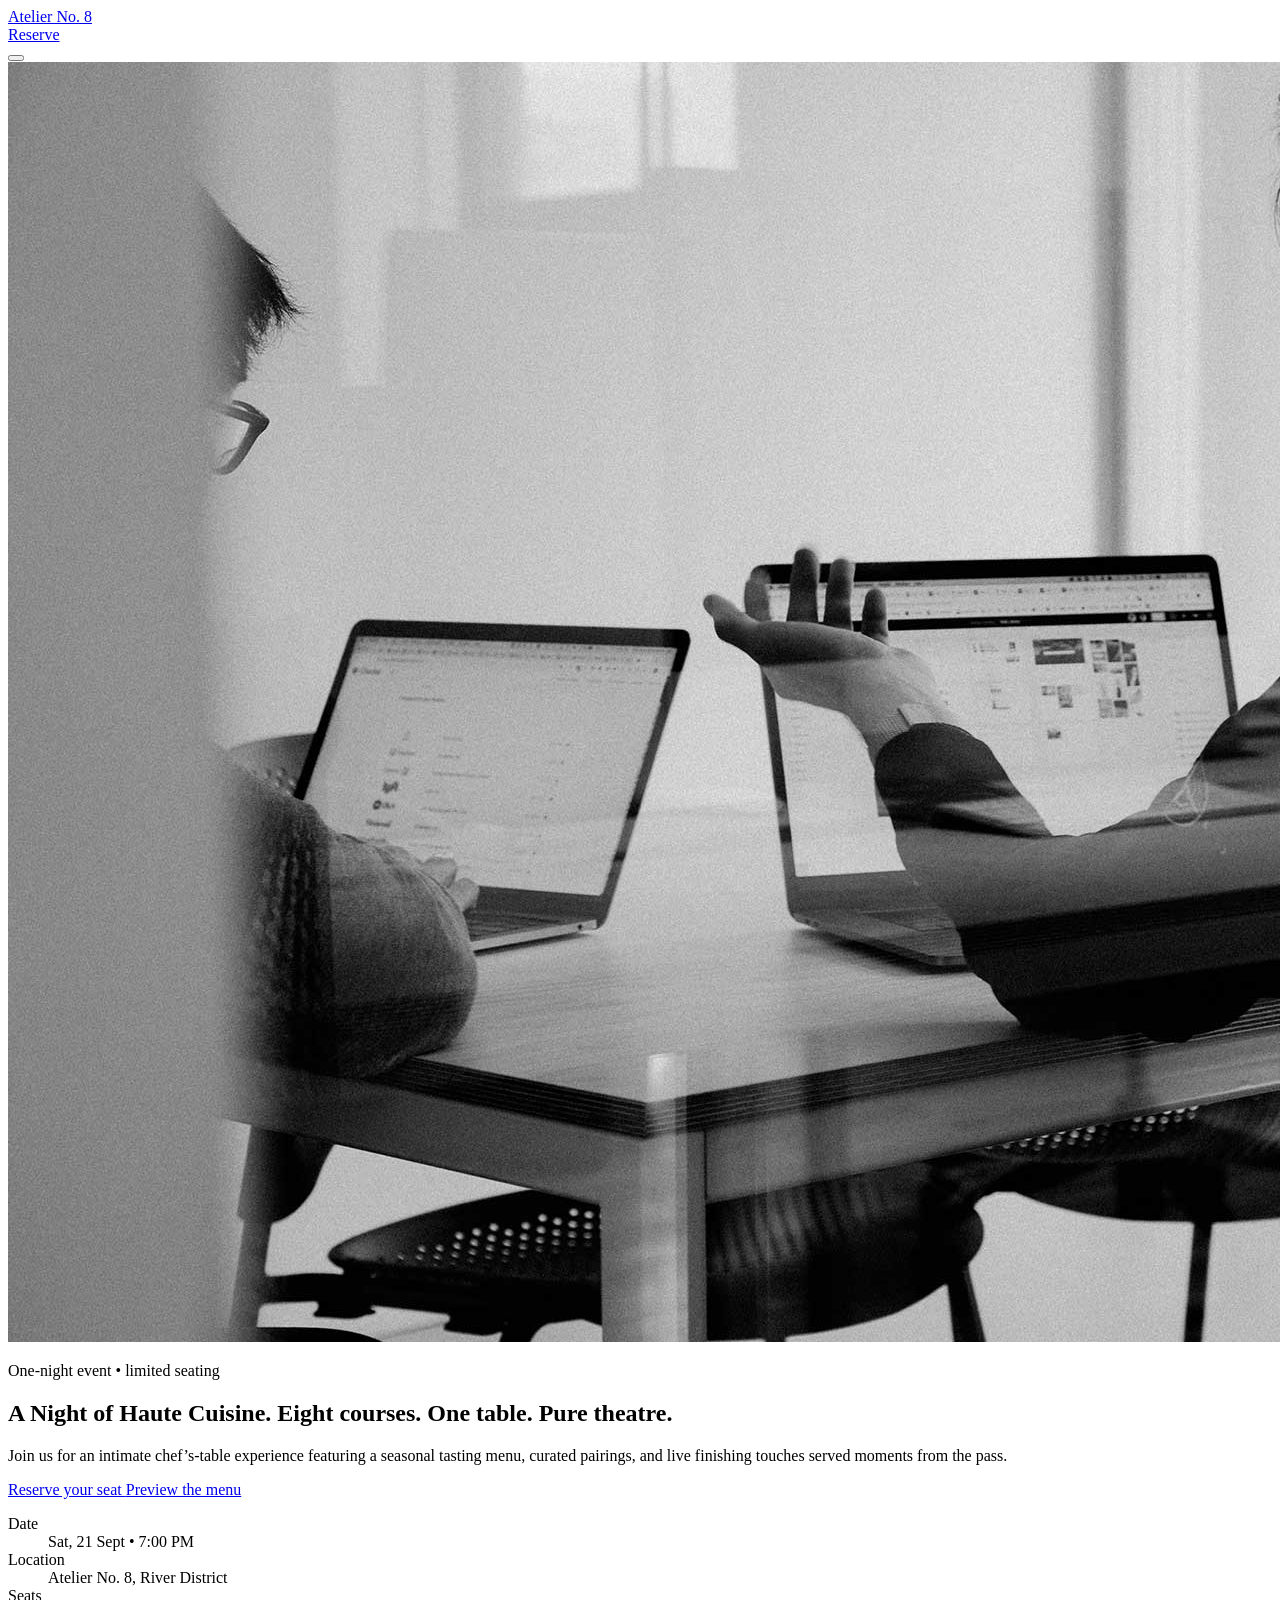
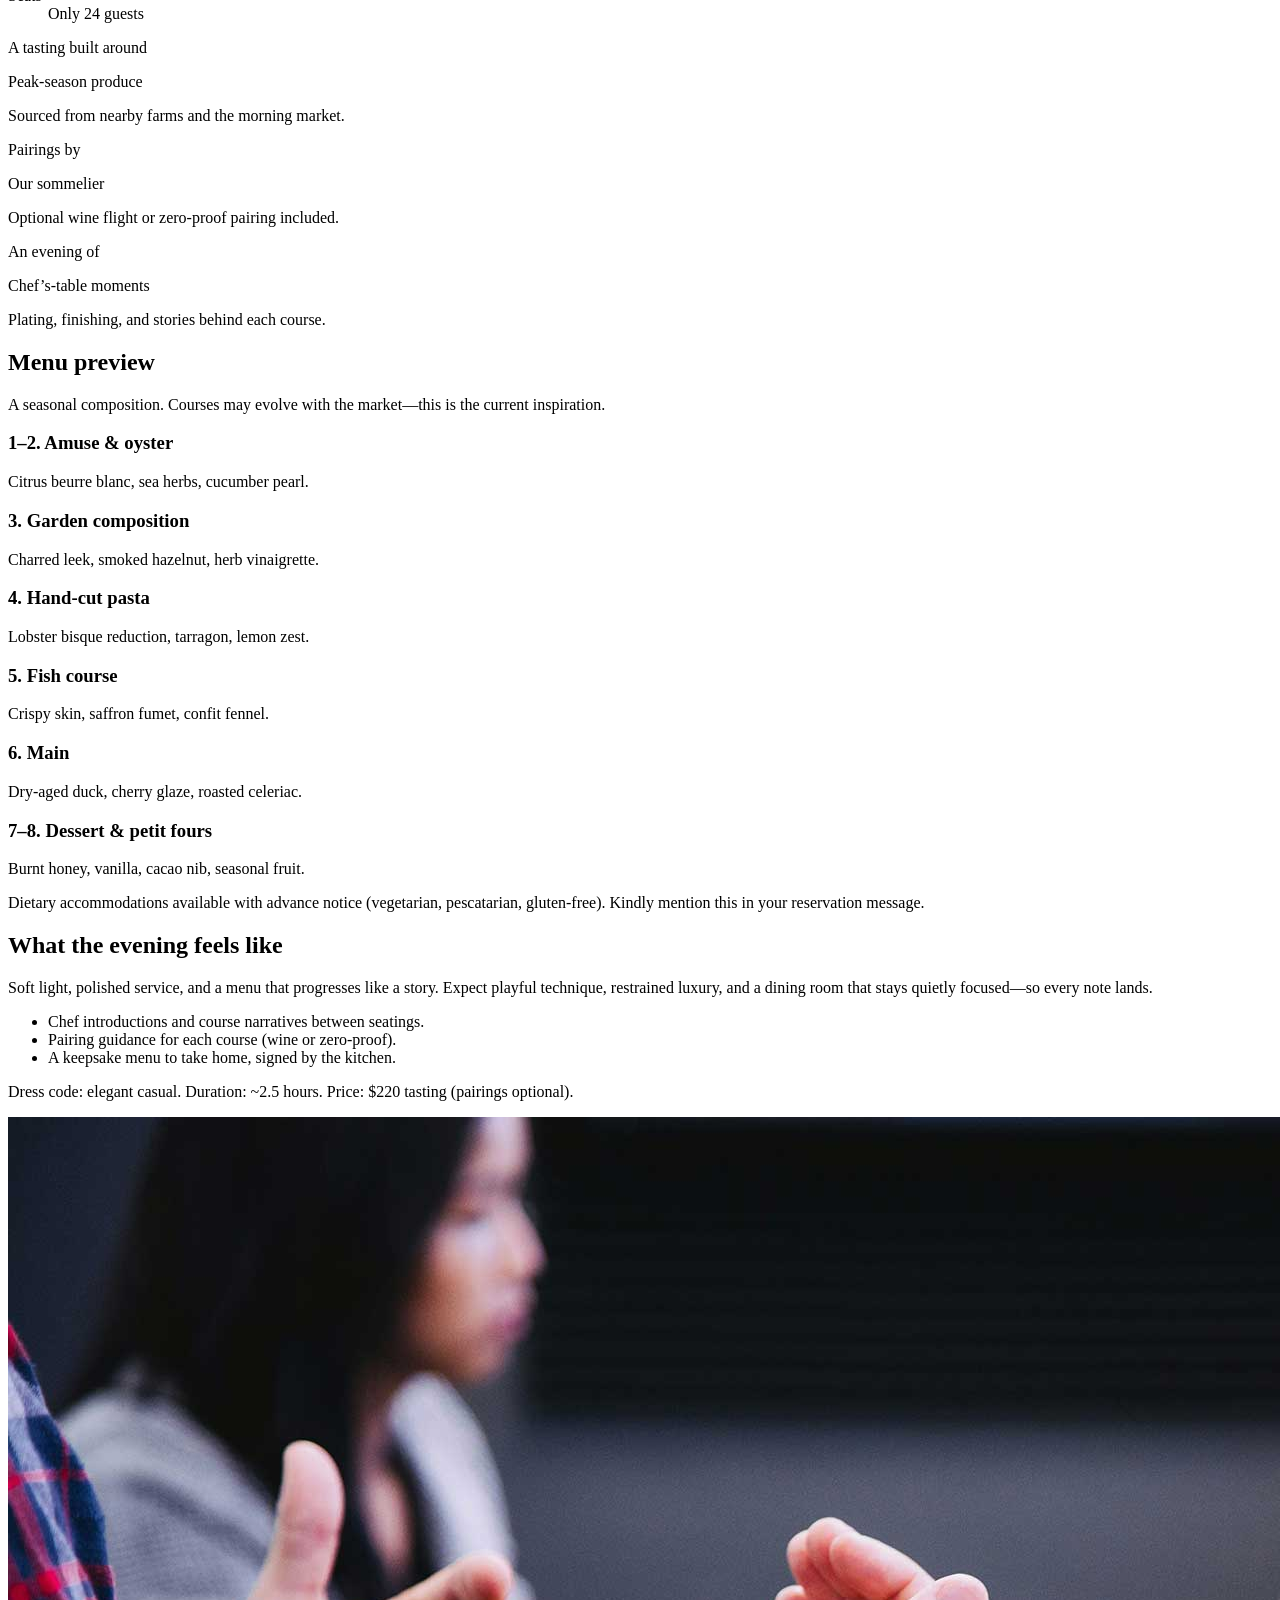
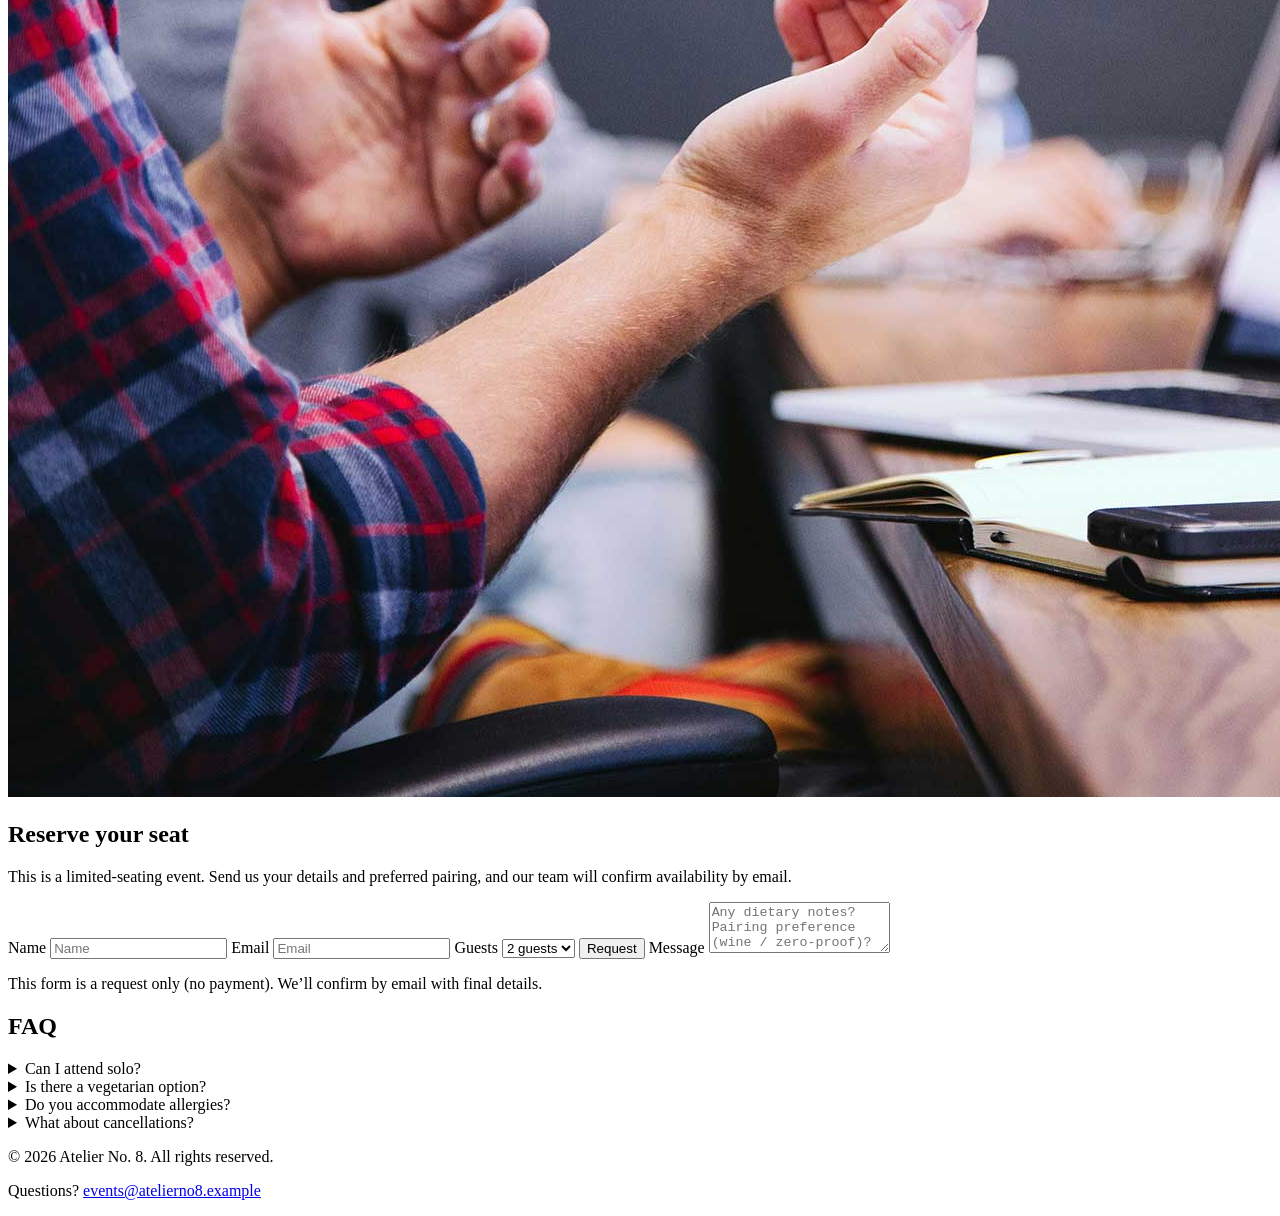
==== src/haute-cuisine-event/index.html @ 4e444414 "Add haute-cuisine event landing page SiteBuilder user: kiessling.manuel+sitebuilder2@gmail.com Conve" ====
<!DOCTYPE html>
<html lang="en" class="h-full scroll-smooth">

<head>
    <title>Haute Cuisine Event — A Night at Atelier No. 8</title>
    <meta charset="utf-8">
    <meta name="viewport" content="width=device-width, initial-scale=1">
    <meta
        name="description"
        content="Reserve your seat for an intimate haute-cuisine event: a seasonal tasting menu, wine pairings, and live chef’s table moments. Limited seating."
    >

    <include src="partials/theme-fouc-guard.html"></include>

    <!-- Link to main CSS will be injected here by HtmlWebpackPlugin -->
</head>

<body class="h-full bg-gray-50 dark:bg-gray-950 text-gray-900 dark:text-gray-100 transition-colors duration-200 overflow-x-hidden">

<div class="container mx-auto px-4 py-8 max-w-5xl">

    <header class="mb-10 flex justify-between items-center">
        <a href="#top" class="text-xl font-bold tracking-tight text-gray-900 dark:text-white">
            Atelier No. 8
        </a>

        <div class="flex items-center gap-3">
            <a
                href="#reserve"
                class="hidden sm:inline-flex px-4 py-2 font-semibold text-sm text-gray-900 dark:text-gray-100 bg-white/70 dark:bg-gray-900/70 rounded-md shadow-sm ring-1 ring-gray-200/70 dark:ring-gray-800/70 hover:bg-white dark:hover:bg-gray-900 transition"
            >
                Reserve
            </a>

            <!-- Theme Toggle Controller -->
            <div data-controller="theme">
                <button
                    data-theme-target="toggleButton"
                    data-action="click->theme#toggle"
                    class="px-4 py-2 font-semibold text-sm text-white bg-gray-900 rounded-md shadow-sm
                           opacity-40 hover:opacity-100
                           hover:bg-black focus:outline-none focus:ring-2 focus:ring-offset-2 focus:ring-gray-700
                           dark:bg-gray-800 dark:hover:bg-gray-700 dark:focus:ring-offset-gray-950
                           cursor-pointer transition-opacity duration-200 ease-in-out"
                >
                    <!-- Text set by controller -->
                </button>
            </div>
        </div>
    </header>

    <main id="top">

        <!-- Hero / Invitation -->
        <section class="relative mb-12">
            <div class="rounded-2xl overflow-hidden shadow-lg ring-1 ring-gray-200/70 dark:ring-gray-800/60">
                <div class="relative">
                    <img
                        src="../static/images/charlesdeluvio-Lks7vei-eAg-unsplash_1920x1280.jpg"
                        alt="Warmly lit fine-dining table setting with glasses and cutlery."
                        class="w-full h-[420px] md:h-[520px] object-cover"
                        loading="eager"
                    >
                    <div class="absolute inset-0 bg-gradient-to-t from-black/70 via-black/25 to-black/10"></div>
                </div>

                <div class="-mt-24 md:-mt-28 relative px-6 pb-8">
                    <div class="max-w-3xl">
                        <p class="inline-flex items-center gap-2 text-xs uppercase tracking-[0.2em] text-white/80">
                            <span class="inline-block w-2 h-2 rounded-full bg-amber-300"></span>
                            One-night event • limited seating
                        </p>

                        <h1 class="mt-3 text-4xl md:text-6xl font-extrabold text-white leading-tight">
                            A Night of Haute Cuisine.
                            <span class="block text-white/90">Eight courses. One table. Pure theatre.</span>
                        </h1>

                        <p class="mt-5 text-lg md:text-xl text-white/85 leading-relaxed">
                            Join us for an intimate chef’s-table experience featuring a seasonal tasting menu, curated pairings,
                            and live finishing touches served moments from the pass.
                        </p>

                        <div class="mt-8 flex flex-col sm:flex-row gap-3 sm:items-center">
                            <a
                                href="#reserve"
                                class="inline-flex justify-center px-8 py-4 font-bold text-lg text-gray-950 bg-amber-300 hover:bg-amber-200 rounded-md shadow-lg focus:outline-none focus:ring-2 focus:ring-offset-2 focus:ring-amber-200 dark:focus:ring-offset-gray-950 transition"
                            >
                                Reserve your seat
                            </a>

                            <a
                                href="#menu"
                                class="inline-flex justify-center px-8 py-4 font-bold text-lg text-white bg-white/10 hover:bg-white/15 rounded-md shadow-lg ring-1 ring-white/30 focus:outline-none focus:ring-2 focus:ring-offset-2 focus:ring-white/40 dark:focus:ring-offset-gray-950 transition"
                            >
                                Preview the menu
                            </a>
                        </div>

                        <dl class="mt-8 grid grid-cols-1 sm:grid-cols-3 gap-4">
                            <div class="rounded-lg bg-white/10 ring-1 ring-white/15 px-4 py-3">
                                <dt class="text-xs uppercase tracking-wider text-white/70">Date</dt>
                                <dd class="mt-1 text-base font-semibold text-white">Sat, 21 Sept • 7:00 PM</dd>
                            </div>
                            <div class="rounded-lg bg-white/10 ring-1 ring-white/15 px-4 py-3">
                                <dt class="text-xs uppercase tracking-wider text-white/70">Location</dt>
                                <dd class="mt-1 text-base font-semibold text-white">Atelier No. 8, River District</dd>
                            </div>
                            <div class="rounded-lg bg-white/10 ring-1 ring-white/15 px-4 py-3">
                                <dt class="text-xs uppercase tracking-wider text-white/70">Seats</dt>
                                <dd class="mt-1 text-base font-semibold text-white">Only 24 guests</dd>
                            </div>
                        </dl>
                    </div>
                </div>
            </div>
        </section>

        <!-- Social proof / highlights -->
        <section class="mb-16 grid grid-cols-1 md:grid-cols-3 gap-6">
            <div class="p-6 bg-white dark:bg-gray-900 rounded-lg shadow-sm ring-1 ring-gray-200/70 dark:ring-gray-800/70">
                <p class="text-sm text-gray-600 dark:text-gray-300">A tasting built around</p>
                <p class="mt-2 text-2xl font-bold">Peak-season produce</p>
                <p class="mt-2 text-sm text-gray-600 dark:text-gray-300">Sourced from nearby farms and the morning market.</p>
            </div>
            <div class="p-6 bg-white dark:bg-gray-900 rounded-lg shadow-sm ring-1 ring-gray-200/70 dark:ring-gray-800/70">
                <p class="text-sm text-gray-600 dark:text-gray-300">Pairings by</p>
                <p class="mt-2 text-2xl font-bold">Our sommelier</p>
                <p class="mt-2 text-sm text-gray-600 dark:text-gray-300">Optional wine flight or zero-proof pairing included.</p>
            </div>
            <div class="p-6 bg-white dark:bg-gray-900 rounded-lg shadow-sm ring-1 ring-gray-200/70 dark:ring-gray-800/70">
                <p class="text-sm text-gray-600 dark:text-gray-300">An evening of</p>
                <p class="mt-2 text-2xl font-bold">Chef’s-table moments</p>
                <p class="mt-2 text-sm text-gray-600 dark:text-gray-300">Plating, finishing, and stories behind each course.</p>
            </div>
        </section>

        <!-- Menu preview -->
        <section id="menu" class="mb-16">
            <div class="flex items-end justify-between flex-wrap gap-4 mb-8">
                <h2 class="text-3xl font-bold text-gray-900 dark:text-gray-100">Menu preview</h2>
                <p class="text-sm text-gray-600 dark:text-gray-300 max-w-xl">
                    A seasonal composition. Courses may evolve with the market—this is the current inspiration.
                </p>
            </div>

            <div class="grid grid-cols-1 md:grid-cols-2 gap-6">
                <article class="p-6 bg-white dark:bg-gray-900 rounded-lg shadow-sm ring-1 ring-gray-200/70 dark:ring-gray-800/70">
                    <h3 class="text-xl font-semibold">1–2. Amuse & oyster</h3>
                    <p class="mt-2 text-sm text-gray-600 dark:text-gray-300">
                        Citrus beurre blanc, sea herbs, cucumber pearl.
                    </p>
                </article>
                <article class="p-6 bg-white dark:bg-gray-900 rounded-lg shadow-sm ring-1 ring-gray-200/70 dark:ring-gray-800/70">
                    <h3 class="text-xl font-semibold">3. Garden composition</h3>
                    <p class="mt-2 text-sm text-gray-600 dark:text-gray-300">
                        Charred leek, smoked hazelnut, herb vinaigrette.
                    </p>
                </article>
                <article class="p-6 bg-white dark:bg-gray-900 rounded-lg shadow-sm ring-1 ring-gray-200/70 dark:ring-gray-800/70">
                    <h3 class="text-xl font-semibold">4. Hand-cut pasta</h3>
                    <p class="mt-2 text-sm text-gray-600 dark:text-gray-300">
                        Lobster bisque reduction, tarragon, lemon zest.
                    </p>
                </article>
                <article class="p-6 bg-white dark:bg-gray-900 rounded-lg shadow-sm ring-1 ring-gray-200/70 dark:ring-gray-800/70">
                    <h3 class="text-xl font-semibold">5. Fish course</h3>
                    <p class="mt-2 text-sm text-gray-600 dark:text-gray-300">
                        Crispy skin, saffron fumet, confit fennel.
                    </p>
                </article>
                <article class="p-6 bg-white dark:bg-gray-900 rounded-lg shadow-sm ring-1 ring-gray-200/70 dark:ring-gray-800/70">
                    <h3 class="text-xl font-semibold">6. Main</h3>
                    <p class="mt-2 text-sm text-gray-600 dark:text-gray-300">
                        Dry-aged duck, cherry glaze, roasted celeriac.
                    </p>
                </article>
                <article class="p-6 bg-white dark:bg-gray-900 rounded-lg shadow-sm ring-1 ring-gray-200/70 dark:ring-gray-800/70">
                    <h3 class="text-xl font-semibold">7–8. Dessert & petit fours</h3>
                    <p class="mt-2 text-sm text-gray-600 dark:text-gray-300">
                        Burnt honey, vanilla, cacao nib, seasonal fruit.
                    </p>
                </article>
            </div>

            <p class="mt-6 text-xs text-gray-500 dark:text-gray-400">
                Dietary accommodations available with advance notice (vegetarian, pescatarian, gluten-free). Kindly mention this in your reservation message.
            </p>
        </section>

        <!-- Experience section -->
        <section class="mb-16 grid grid-cols-1 md:grid-cols-2 gap-10 items-center">
            <div>
                <h2 class="text-3xl font-bold text-gray-900 dark:text-gray-100">What the evening feels like</h2>
                <p class="mt-4 text-gray-700 dark:text-gray-200 leading-relaxed">
                    Soft light, polished service, and a menu that progresses like a story.
                    Expect playful technique, restrained luxury, and a dining room that stays quietly focused—so every note lands.
                </p>

                <ul class="mt-6 space-y-3 text-sm text-gray-700 dark:text-gray-200">
                    <li class="flex gap-3">
                        <span class="mt-1 inline-block w-2 h-2 rounded-full bg-amber-400"></span>
                        <span><span class="font-semibold">Chef introductions</span> and course narratives between seatings.</span>
                    </li>
                    <li class="flex gap-3">
                        <span class="mt-1 inline-block w-2 h-2 rounded-full bg-amber-400"></span>
                        <span><span class="font-semibold">Pairing guidance</span> for each course (wine or zero-proof).</span>
                    </li>
                    <li class="flex gap-3">
                        <span class="mt-1 inline-block w-2 h-2 rounded-full bg-amber-400"></span>
                        <span><span class="font-semibold">A keepsake menu</span> to take home, signed by the kitchen.</span>
                    </li>
                </ul>

                <div class="mt-8 p-5 rounded-lg bg-amber-50 dark:bg-amber-950/30 ring-1 ring-amber-200/60 dark:ring-amber-900/40">
                    <p class="text-sm text-amber-950 dark:text-amber-100">
                        <span class="font-semibold">Dress code:</span> elegant casual.
                        <span class="font-semibold">Duration:</span> ~2.5 hours.
                        <span class="font-semibold">Price:</span> $220 tasting (pairings optional).
                    </p>
                </div>
            </div>

            <div class="rounded-2xl overflow-hidden shadow-lg ring-1 ring-gray-200/70 dark:ring-gray-800/70">
                <img
                    src="../static/images/headway-5QgIuuBxKwM-unsplash_1920x1280.jpg"
                    alt="Close-up of hands finishing a dish and placing details with precision."
                    class="w-full h-[380px] md:h-[520px] object-cover"
                    loading="lazy"
                >
            </div>
        </section>

        <!-- Reservation CTA -->
        <section id="reserve" class="mb-16">
            <div class="p-8 md:p-10 rounded-2xl bg-gray-900 text-white shadow-lg relative overflow-hidden">
                <div class="absolute inset-0 opacity-25 bg-gradient-to-br from-amber-300 via-white/10 to-transparent"></div>
                <div class="relative">
                    <h2 class="text-3xl md:text-4xl font-extrabold">Reserve your seat</h2>
                    <p class="mt-3 text-white/80 max-w-2xl">
                        This is a limited-seating event. Send us your details and preferred pairing,
                        and our team will confirm availability by email.
                    </p>

                    <form class="mt-8 grid grid-cols-1 md:grid-cols-6 gap-3" aria-label="Reservation request form">
                        <label class="md:col-span-2">
                            <span class="sr-only">Name</span>
                            <input
                                type="text"
                                name="name"
                                autocomplete="name"
                                placeholder="Name"
                                class="w-full px-4 py-3 rounded-md bg-white text-gray-900 placeholder:text-gray-500 border border-white/60 focus:outline-none focus:ring-2 focus:ring-amber-300"
                                required
                            >
                        </label>

                        <label class="md:col-span-2">
                            <span class="sr-only">Email</span>
                            <input
                                type="email"
                                name="email"
                                autocomplete="email"
                                placeholder="Email"
                                class="w-full px-4 py-3 rounded-md bg-white text-gray-900 placeholder:text-gray-500 border border-white/60 focus:outline-none focus:ring-2 focus:ring-amber-300"
                                required
                            >
                        </label>

                        <label class="md:col-span-1">
                            <span class="sr-only">Guests</span>
                            <select
                                name="guests"
                                class="w-full px-4 py-3 rounded-md bg-white text-gray-900 border border-white/60 focus:outline-none focus:ring-2 focus:ring-amber-300"
                                required
                            >
                                <option value="1">1 guest</option>
                                <option value="2" selected>2 guests</option>
                                <option value="3">3 guests</option>
                                <option value="4">4 guests</option>
                            </select>
                        </label>

                        <button
                            type="submit"
                            class="md:col-span-1 px-6 py-3 font-bold rounded-md bg-amber-300 text-gray-950 hover:bg-amber-200 focus:outline-none focus:ring-2 focus:ring-offset-2 focus:ring-amber-200 focus:ring-offset-gray-900 transition"
                        >
                            Request
                        </button>

                        <label class="md:col-span-6">
                            <span class="sr-only">Message</span>
                            <textarea
                                name="message"
                                rows="3"
                                placeholder="Any dietary notes? Pairing preference (wine / zero-proof)?"
                                class="w-full mt-2 px-4 py-3 rounded-md bg-white text-gray-900 placeholder:text-gray-500 border border-white/60 focus:outline-none focus:ring-2 focus:ring-amber-300"
                            ></textarea>
                        </label>
                    </form>

                    <p class="mt-4 text-xs text-white/70">
                        This form is a request only (no payment). We’ll confirm by email with final details.
                    </p>
                </div>
            </div>
        </section>

        <!-- FAQ -->
        <section class="mb-10">
            <h2 class="text-3xl font-bold text-gray-900 dark:text-gray-100 mb-8">FAQ</h2>
            <div class="grid grid-cols-1 md:grid-cols-2 gap-6">
                <details class="p-6 bg-white dark:bg-gray-900 rounded-lg shadow-sm ring-1 ring-gray-200/70 dark:ring-gray-800/70">
                    <summary class="font-semibold cursor-pointer">Can I attend solo?</summary>
                    <p class="mt-3 text-sm text-gray-600 dark:text-gray-300">
                        Absolutely. We’ll seat you comfortably—many guests enjoy the chef’s-table format on their own.
                    </p>
                </details>

                <details class="p-6 bg-white dark:bg-gray-900 rounded-lg shadow-sm ring-1 ring-gray-200/70 dark:ring-gray-800/70">
                    <summary class="font-semibold cursor-pointer">Is there a vegetarian option?</summary>
                    <p class="mt-3 text-sm text-gray-600 dark:text-gray-300">
                        Yes. Tell us in advance and we’ll tailor the tasting while preserving the structure of the menu.
                    </p>
                </details>

                <details class="p-6 bg-white dark:bg-gray-900 rounded-lg shadow-sm ring-1 ring-gray-200/70 dark:ring-gray-800/70">
                    <summary class="font-semibold cursor-pointer">Do you accommodate allergies?</summary>
                    <p class="mt-3 text-sm text-gray-600 dark:text-gray-300">
                        We’ll do our best with advance notice. If you have severe allergies, include details so we can confirm feasibility.
                    </p>
                </details>

                <details class="p-6 bg-white dark:bg-gray-900 rounded-lg shadow-sm ring-1 ring-gray-200/70 dark:ring-gray-800/70">
                    <summary class="font-semibold cursor-pointer">What about cancellations?</summary>
                    <p class="mt-3 text-sm text-gray-600 dark:text-gray-300">
                        If plans change, let us know as early as possible—seating is limited and we keep a waitlist.
                    </p>
                </details>
            </div>
        </section>

    </main>

    <footer class="pt-8 pb-10 text-sm text-gray-500 dark:text-gray-400 border-t border-gray-200 dark:border-gray-800">
        <div class="flex flex-col sm:flex-row gap-2 sm:items-center sm:justify-between">
            <p>© <span id="year">2026</span> Atelier No. 8. All rights reserved.</p>
            <p class="text-gray-500 dark:text-gray-400">
                Questions? <a class="underline hover:no-underline" href="mailto:events@atelierno8.example">events@atelierno8.example</a>
            </p>
        </div>

        <script>
            document.getElementById('year').textContent = String(new Date().getFullYear());
        </script>
    </footer>

</div>

</body>
</html>
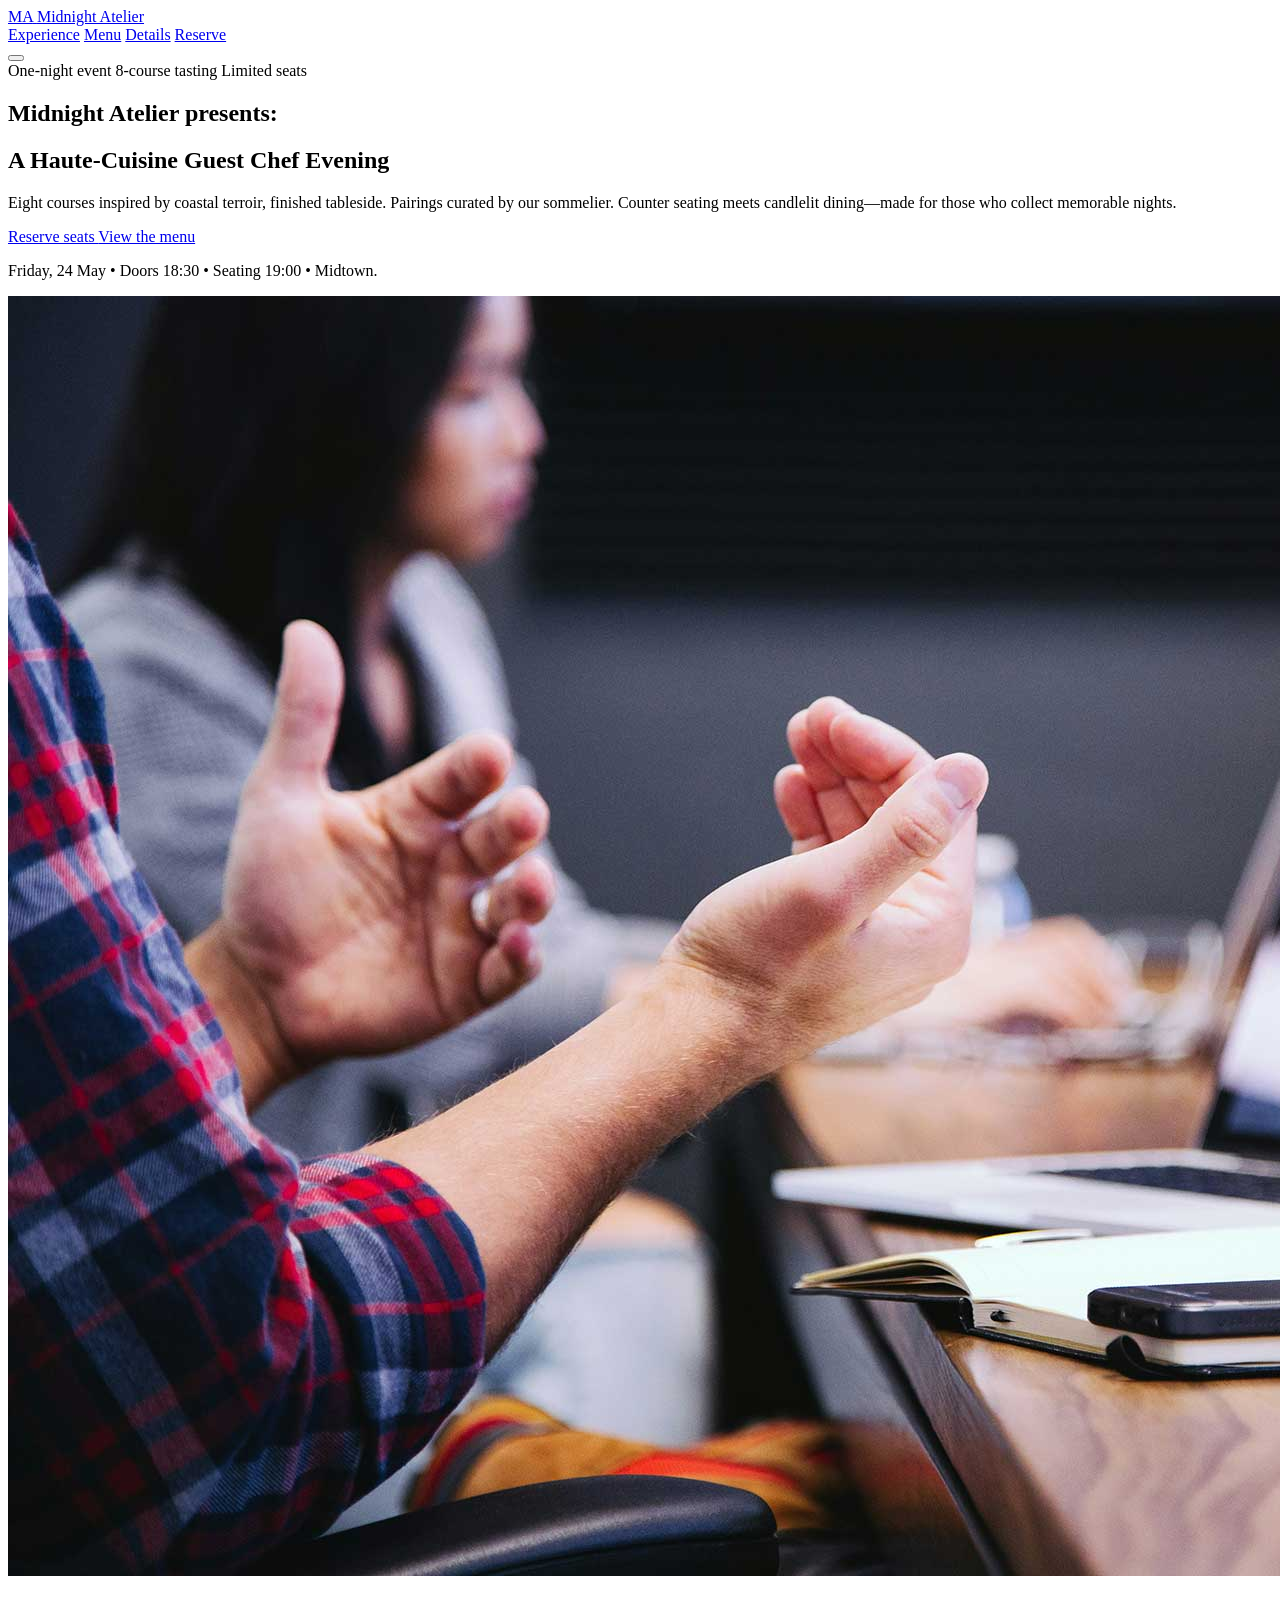
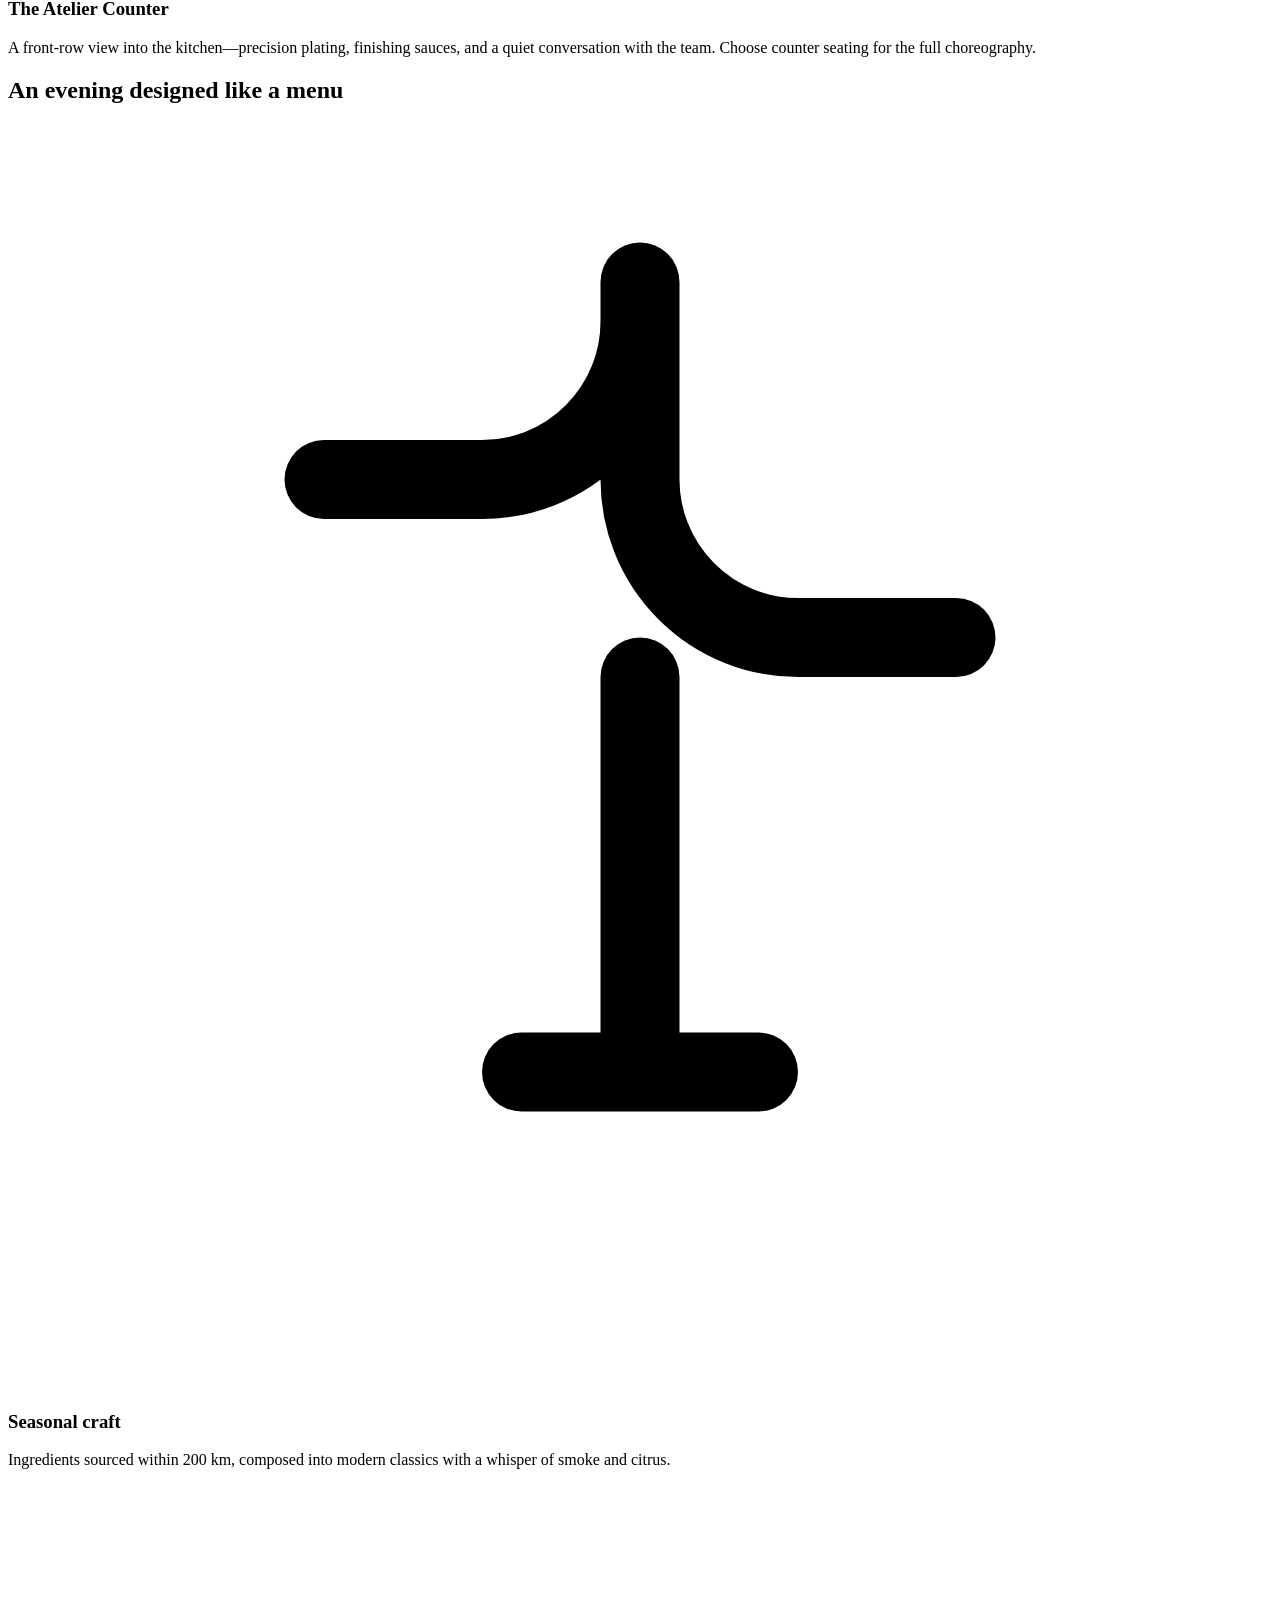
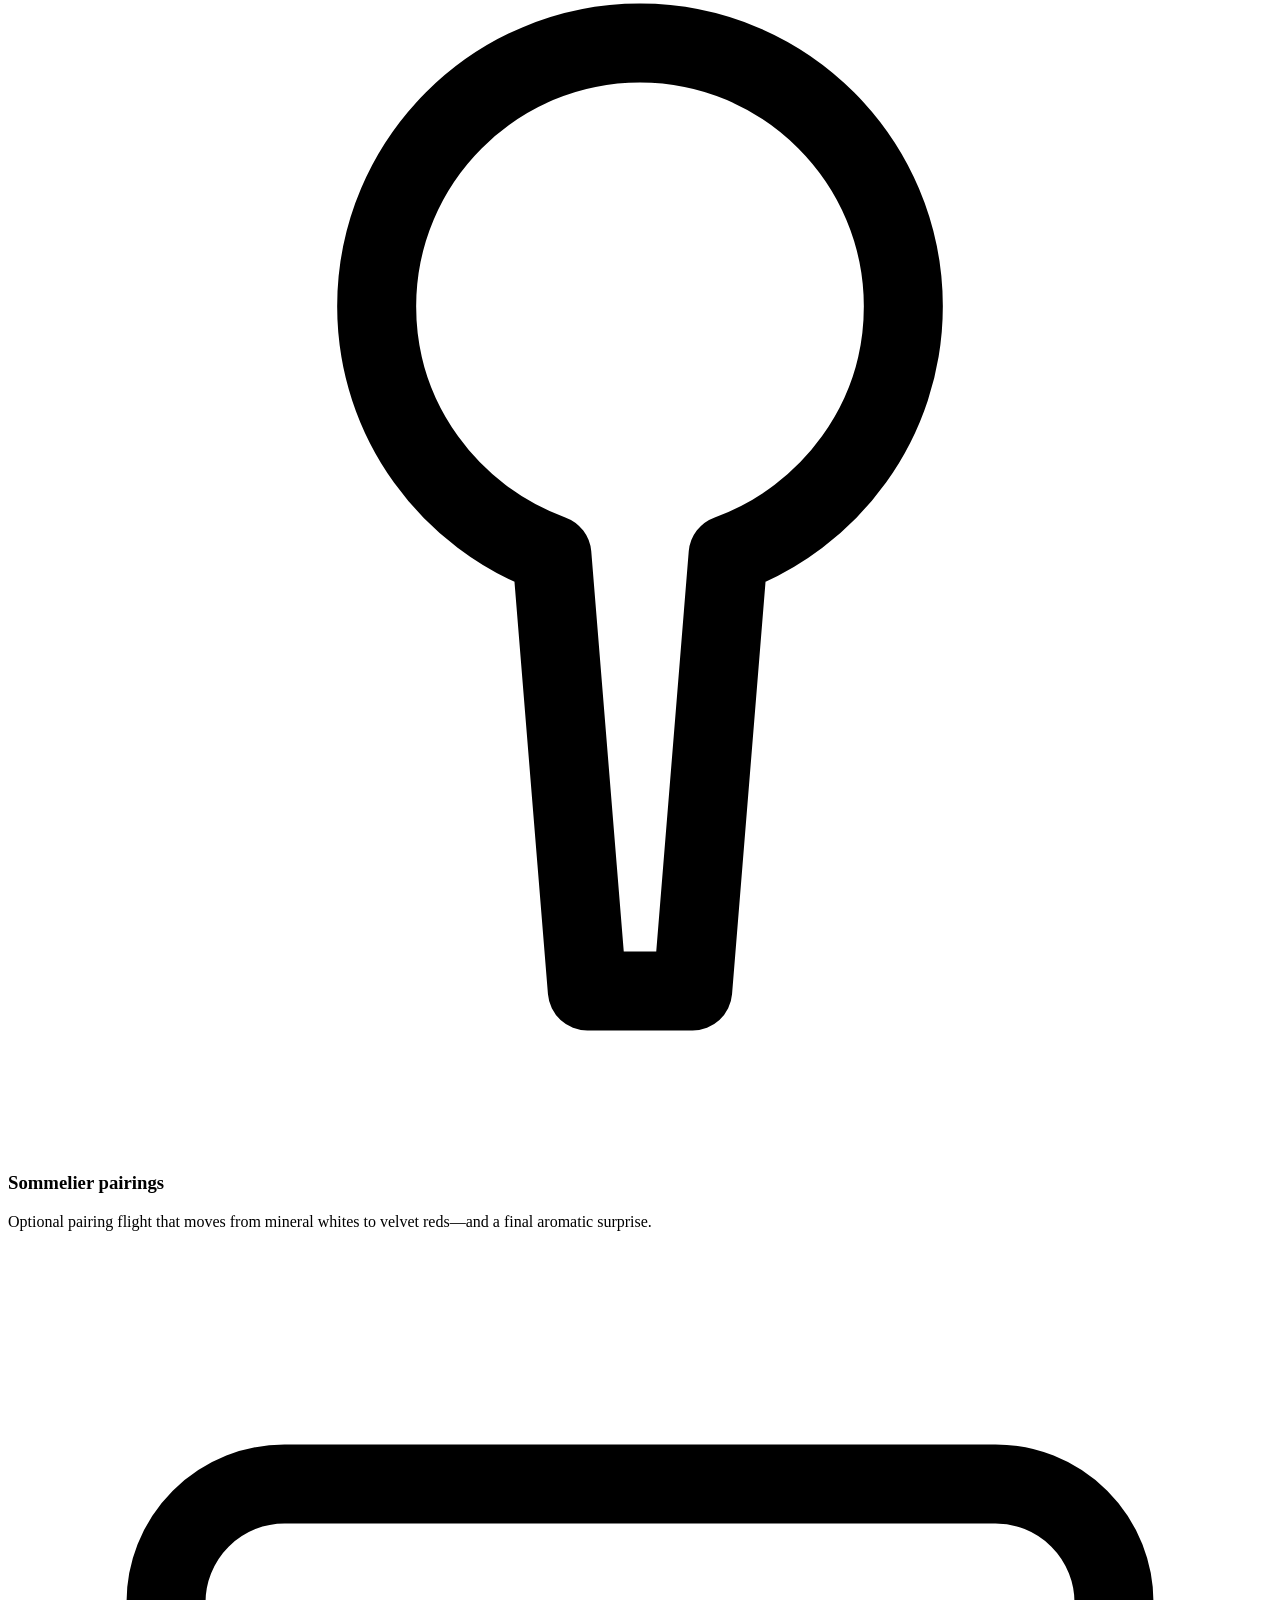
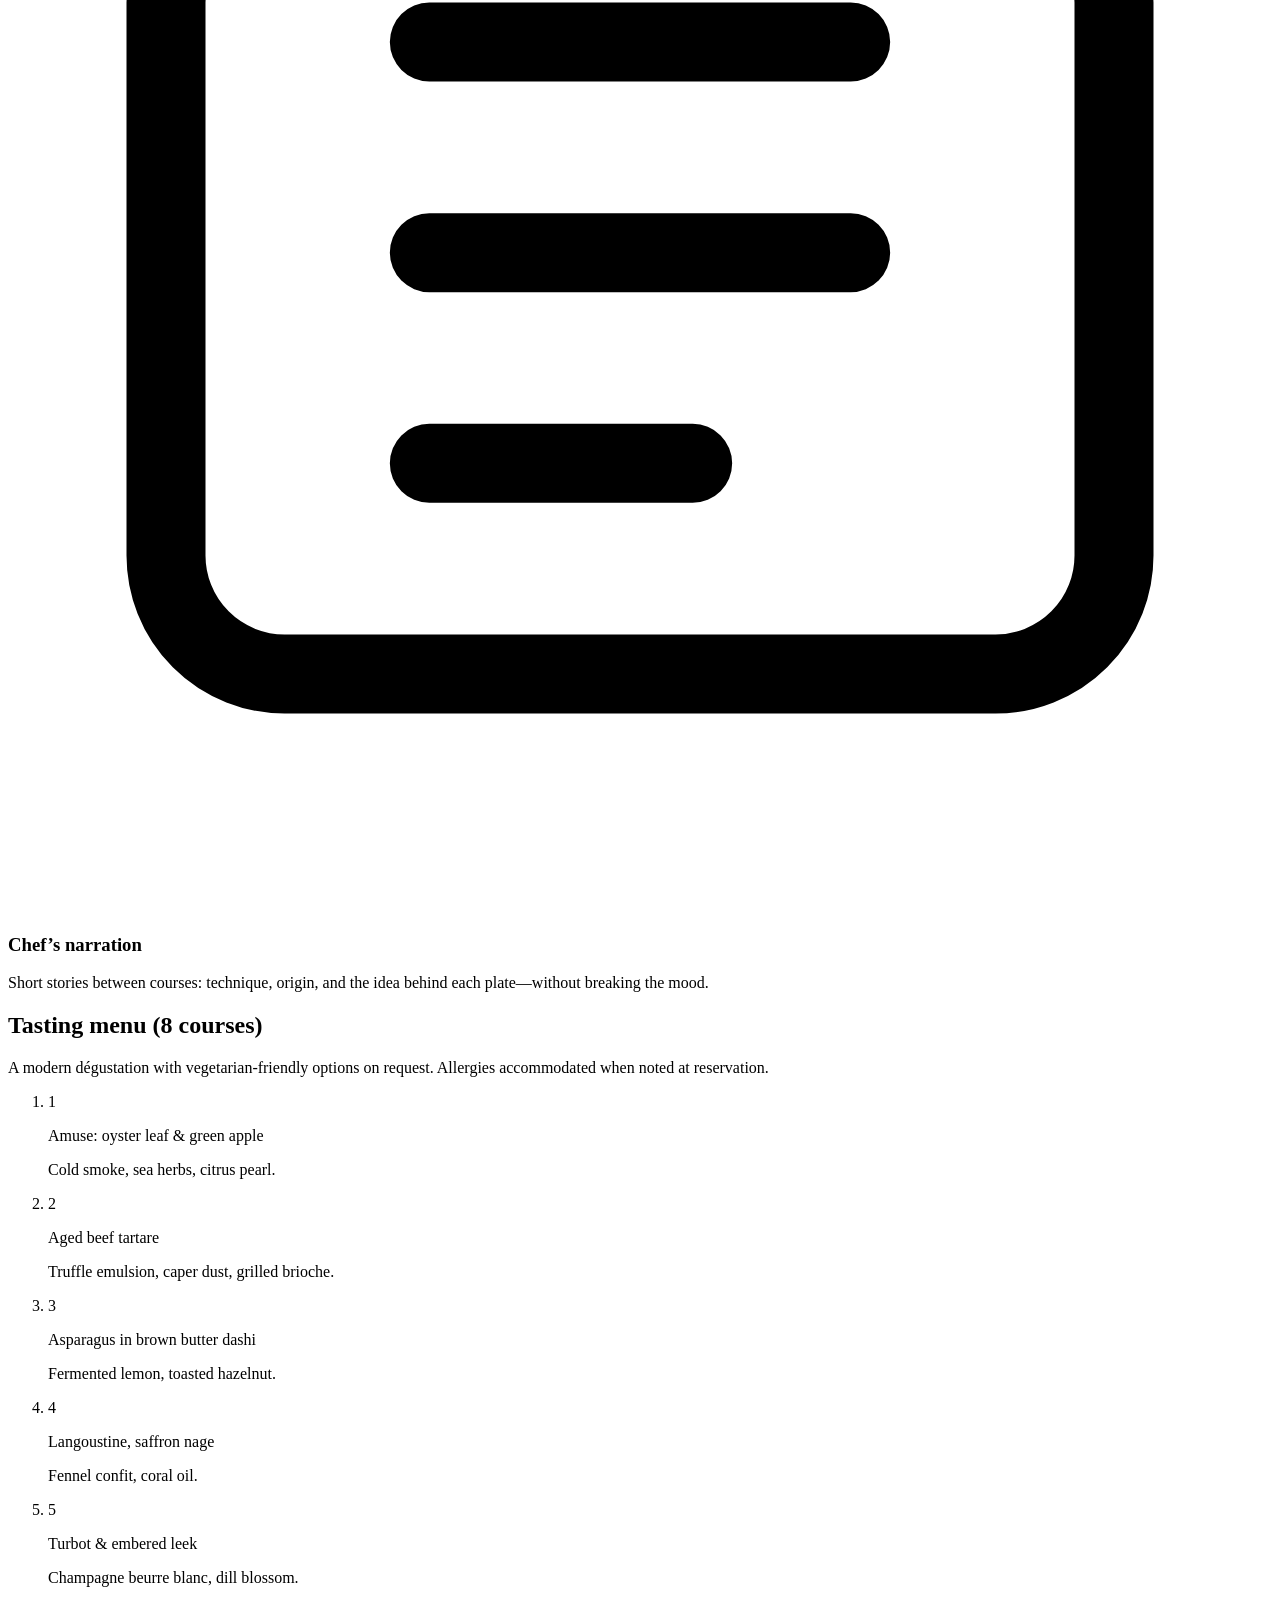
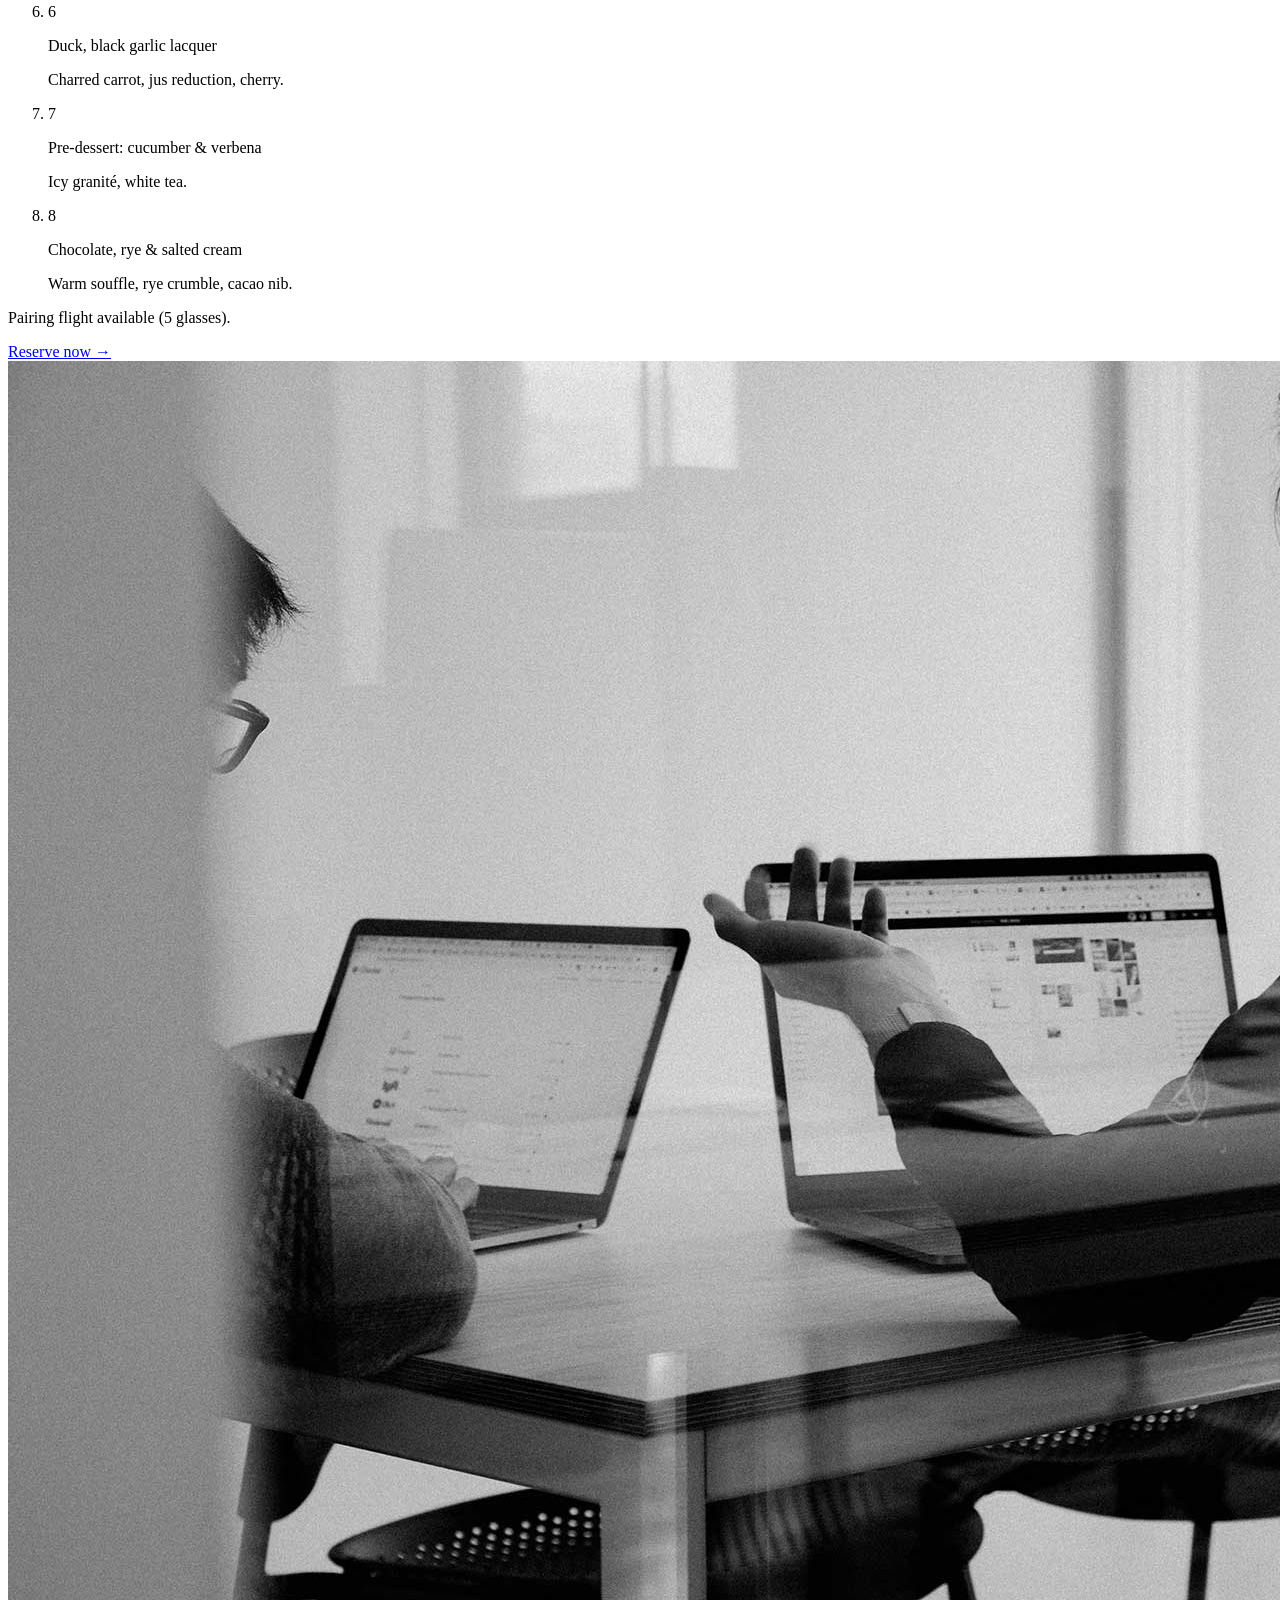
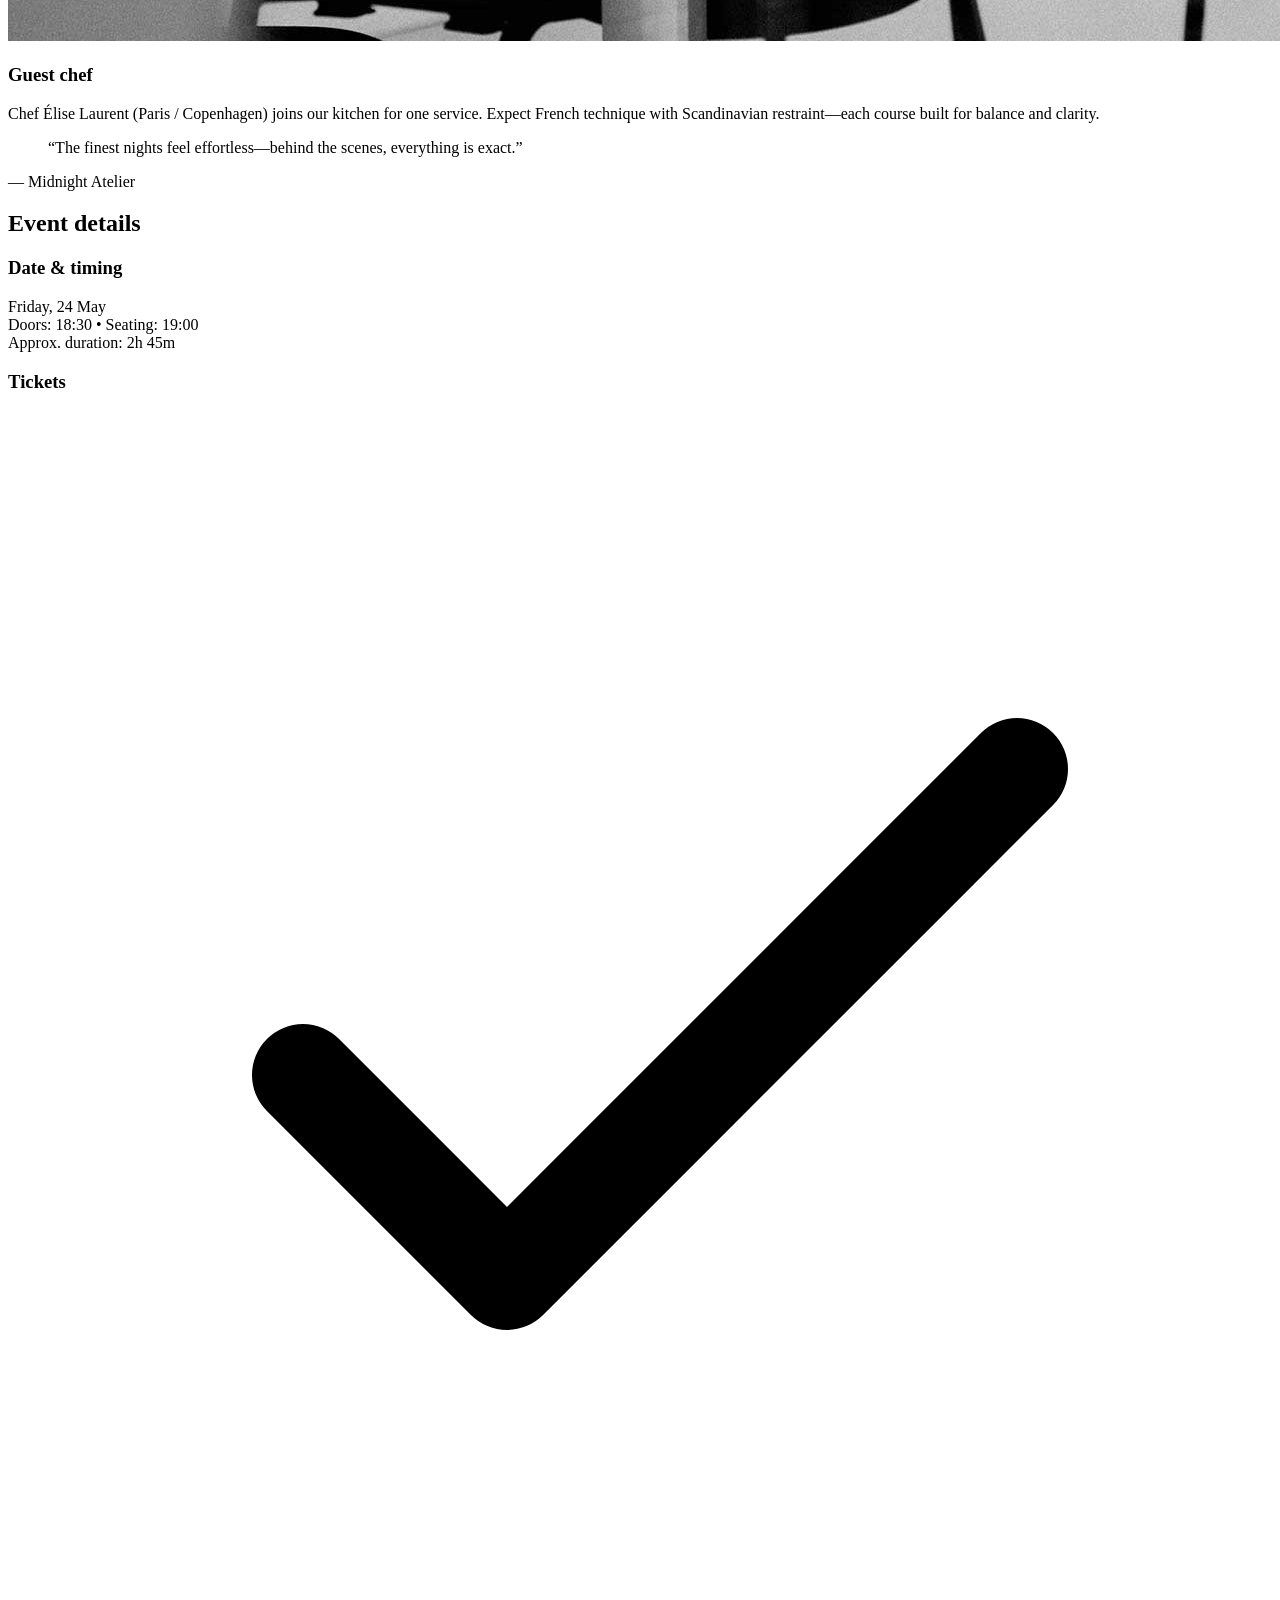
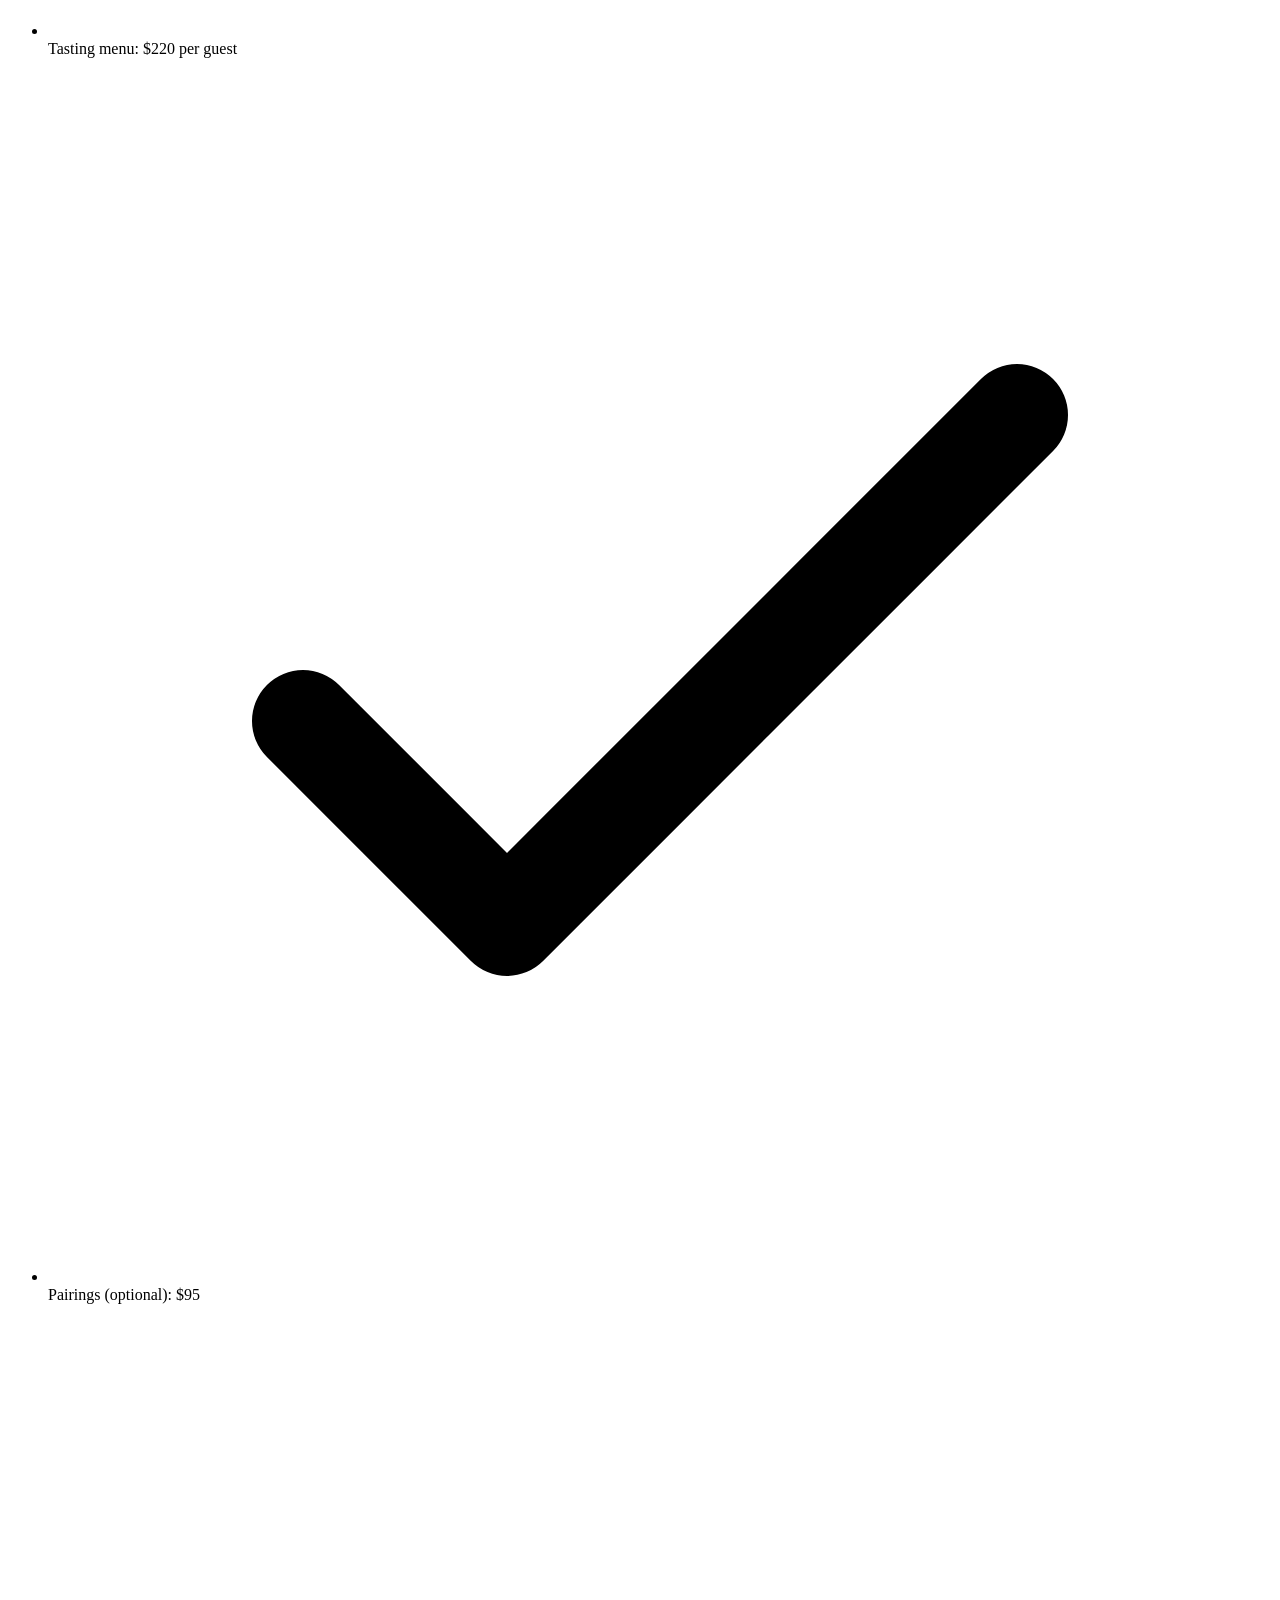
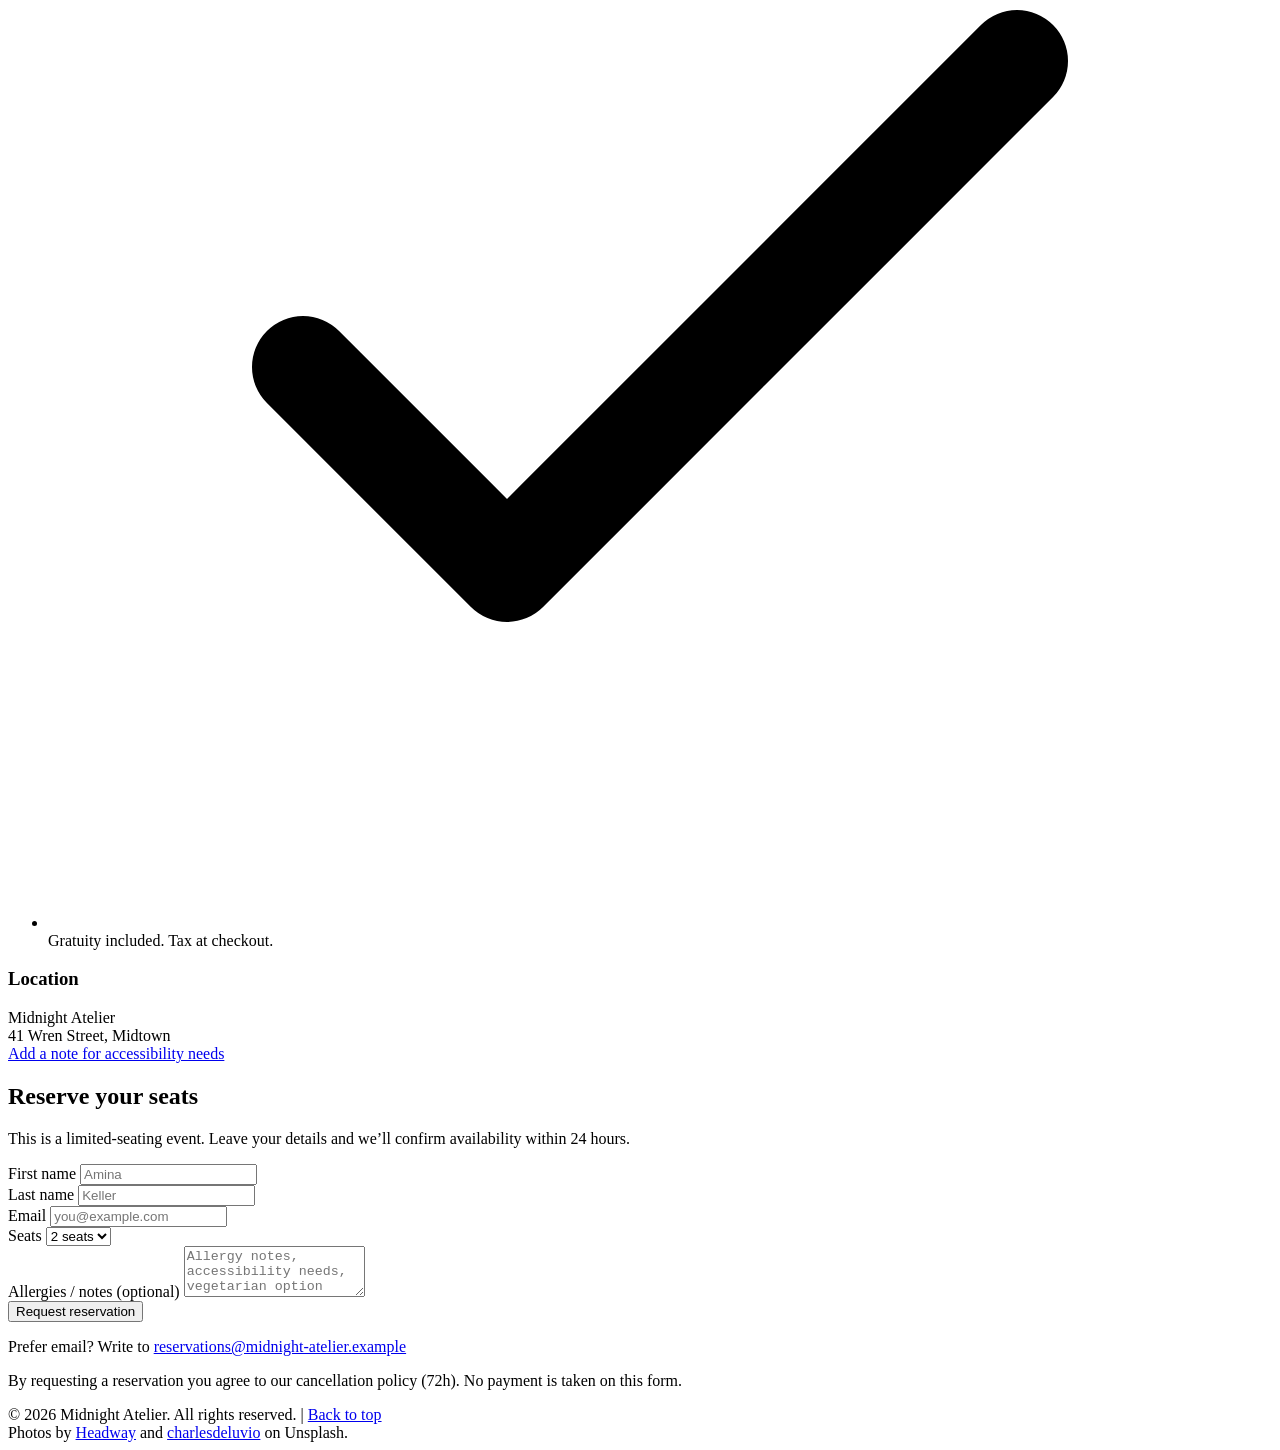
==== commit eb849ead: "Create haute-cuisine event landing page SiteBuilder user: kiessling.manuel+sitebuilder3@gmail.com Co" ====
--- a/src/haute-cuisine-event/index.html
+++ b/src/haute-cuisine-event/index.html
@@ -2,360 +2,462 @@
 <html lang="en" class="h-full scroll-smooth">
 
 <head>
-    <title>Haute Cuisine Event — A Night at Atelier No. 8</title>
+    <title>Midnight Atelier — Haute-Cuisine Guest Chef Event</title>
     <meta charset="utf-8">
     <meta name="viewport" content="width=device-width, initial-scale=1">
     <meta
         name="description"
-        content="Reserve your seat for an intimate haute-cuisine event: a seasonal tasting menu, wine pairings, and live chef’s table moments. Limited seating."
+        content="A one-night haute-cuisine guest chef experience: 8 courses, wine pairings, live kitchen counter seating, and limited reservations."
     >
 
+    <!-- Include FOUC guard script -->
     <include src="partials/theme-fouc-guard.html"></include>
 
-    <!-- Link to main CSS will be injected here by HtmlWebpackPlugin -->
+    <!-- Link to CSS will be injected here by HtmlWebpackPlugin -->
 </head>
 
-<body class="h-full bg-gray-50 dark:bg-gray-950 text-gray-900 dark:text-gray-100 transition-colors duration-200 overflow-x-hidden">
-
-<div class="container mx-auto px-4 py-8 max-w-5xl">
+<body class="h-full bg-gray-50 dark:bg-gray-900 text-gray-900 dark:text-gray-100 transition-colors duration-200 overflow-x-hidden">
+
+<div class="container mx-auto px-4 py-8 max-w-6xl">
 
     <header class="mb-10 flex justify-between items-center">
-        <a href="#top" class="text-xl font-bold tracking-tight text-gray-900 dark:text-white">
-            Atelier No. 8
+        <a href="#top" class="group inline-flex items-center gap-2" aria-label="Midnight Atelier">
+            <span class="inline-flex h-9 w-9 items-center justify-center rounded-lg bg-gray-900 text-white dark:bg-white dark:text-gray-900 shadow-sm">
+                <span class="font-extrabold tracking-tight">MA</span>
+            </span>
+            <span class="text-lg font-bold text-gray-900 dark:text-white tracking-tight">
+                Midnight Atelier
+            </span>
         </a>
 
-        <div class="flex items-center gap-3">
-            <a
-                href="#reserve"
-                class="hidden sm:inline-flex px-4 py-2 font-semibold text-sm text-gray-900 dark:text-gray-100 bg-white/70 dark:bg-gray-900/70 rounded-md shadow-sm ring-1 ring-gray-200/70 dark:ring-gray-800/70 hover:bg-white dark:hover:bg-gray-900 transition"
+        <nav class="hidden md:flex items-center gap-6 text-sm">
+            <a class="text-gray-700 dark:text-gray-200 hover:underline" href="#experience">Experience</a>
+            <a class="text-gray-700 dark:text-gray-200 hover:underline" href="#menu">Menu</a>
+            <a class="text-gray-700 dark:text-gray-200 hover:underline" href="#details">Details</a>
+            <a class="text-gray-700 dark:text-gray-200 hover:underline" href="#reserve">Reserve</a>
+        </nav>
+
+        <!-- Theme Toggle Controller -->
+        <div data-controller="theme" class="shrink-0">
+            <button
+                data-theme-target="toggleButton"
+                data-action="click->theme#toggle"
+                class="px-4 py-2 font-semibold text-sm text-white bg-purple-600 rounded-md shadow-sm
+                       opacity-40 hover:opacity-100
+                       hover:bg-purple-700 focus:outline-none focus:ring-2 focus:ring-offset-2 focus:ring-purple-500
+                       dark:bg-indigo-600 dark:hover:bg-indigo-700 dark:focus:ring-offset-gray-800
+                       cursor-pointer transition-opacity duration-200 ease-in-out"
             >
-                Reserve
-            </a>
-
-            <!-- Theme Toggle Controller -->
-            <div data-controller="theme">
-                <button
-                    data-theme-target="toggleButton"
-                    data-action="click->theme#toggle"
-                    class="px-4 py-2 font-semibold text-sm text-white bg-gray-900 rounded-md shadow-sm
-                           opacity-40 hover:opacity-100
-                           hover:bg-black focus:outline-none focus:ring-2 focus:ring-offset-2 focus:ring-gray-700
-                           dark:bg-gray-800 dark:hover:bg-gray-700 dark:focus:ring-offset-gray-950
-                           cursor-pointer transition-opacity duration-200 ease-in-out"
+                <!-- Text set by controller -->
+            </button>
+        </div>
+    </header>
+
+    <!-- HERO (effects) -->
+    <section id="top" class="relative mb-14">
+        <div class="grid grid-cols-1 lg:grid-cols-5 gap-10 items-center">
+
+            <div
+                class="relative lg:col-span-3 effects-container"
+                data-controller="hero-effects"
+                style="perspective: 1000px;"
+            >
+                <div
+                    class="relative z-10 py-14 px-6 md:px-10 bg-gradient-to-b from-gray-100 to-gray-200 dark:from-gray-800 dark:to-gray-900 rounded-2xl shadow-sm
+                           transition-transform duration-[3000ms] ease-in-out
+                           transform rotate-x-[60deg] origin-top
+                           [.effects-active_&]:[transform:scale(1.02)_rotateX(0deg)]"
+                    style="transform-style: preserve-3d;"
                 >
-                    <!-- Text set by controller -->
-                </button>
-            </div>
-        </div>
-    </header>
-
-    <main id="top">
-
-        <!-- Hero / Invitation -->
-        <section class="relative mb-12">
-            <div class="rounded-2xl overflow-hidden shadow-lg ring-1 ring-gray-200/70 dark:ring-gray-800/60">
-                <div class="relative">
+                    <div class="flex flex-wrap items-center justify-center lg:justify-start gap-3 mb-5">
+                        <span class="inline-flex items-center rounded-full border border-gray-300 dark:border-gray-700 bg-white/60 dark:bg-gray-950/30 px-3 py-1 text-xs font-semibold text-gray-700 dark:text-gray-200">
+                            One-night event
+                        </span>
+                        <span class="inline-flex items-center rounded-full border border-gray-300 dark:border-gray-700 bg-white/60 dark:bg-gray-950/30 px-3 py-1 text-xs font-semibold text-gray-700 dark:text-gray-200">
+                            8-course tasting
+                        </span>
+                        <span class="inline-flex items-center rounded-full border border-gray-300 dark:border-gray-700 bg-white/60 dark:bg-gray-950/30 px-3 py-1 text-xs font-semibold text-gray-700 dark:text-gray-200">
+                            Limited seats
+                        </span>
+                    </div>
+
+                    <h2 class="text-3xl md:text-4xl font-extrabold mb-2 bg-gradient-to-r from-blue-600 to-purple-700 dark:from-blue-700 dark:to-purple-800 bg-clip-text text-transparent pb-2 text-center lg:text-left">
+                        Midnight Atelier presents:
+                    </h2>
+
+                    <h1 class="text-4xl md:text-5xl font-extrabold mb-6 text-gray-900 dark:text-gray-100 leading-tight text-center lg:text-left
+                               transition-all duration-[2500ms] ease-in-out
+                               [transform:translateZ(40px)]
+                               [.effects-active_&]:[transform:translateZ(0px)]
+                               [.effects-active_&]:[filter:drop-shadow(0_10px_8px_rgb(0_0_0_/_0.18))]
+                               dark:[.effects-active_&]:[filter:drop-shadow(0_14px_10px_rgb(0_0_0_/_0.35))]"
+                    >
+                        A Haute-Cuisine Guest Chef Evening
+                    </h1>
+
+                    <p
+                        class="text-lg text-gray-700 dark:text-gray-100 mb-8 max-w-2xl leading-relaxed mx-auto lg:mx-0 text-center lg:text-left
+                               transition-all duration-[2500ms] ease-in-out
+                               [transform:translateZ(150px)]
+                               [.effects-active_&]:[transform:translateZ(0px)]"
+                    >
+                        Eight courses inspired by coastal terroir, finished tableside. Pairings curated by our sommelier.
+                        Counter seating meets candlelit dining—made for those who collect memorable nights.
+                    </p>
+
+                    <div
+                        class="flex flex-col sm:flex-row gap-3 items-center justify-center lg:justify-start
+                               transition-all duration-[2500ms] ease-in-out
+                               [transform:translateZ(80px)]
+                               [.effects-active_&]:[transform:translateZ(0px)]"
+                    >
+                        <a
+                            href="#reserve"
+                            class="inline-block px-8 py-4 font-bold text-lg text-white bg-gradient-to-r from-blue-600 to-blue-700 hover:from-blue-700 hover:to-blue-800 rounded-md shadow-lg focus:outline-none focus:ring-2 focus:ring-offset-2 focus:ring-blue-500 dark:focus:ring-offset-gray-800 cursor-pointer"
+                        >
+                            Reserve seats
+                        </a>
+                        <a
+                            href="#menu"
+                            class="inline-block px-8 py-4 font-bold text-lg text-gray-900 bg-white/80 hover:bg-white rounded-md shadow-sm border border-gray-200
+                                   focus:outline-none focus:ring-2 focus:ring-offset-2 focus:ring-indigo-500 dark:focus:ring-offset-gray-800
+                                   dark:bg-gray-800/60 dark:hover:bg-gray-800 dark:text-gray-100 dark:border-gray-700 cursor-pointer"
+                        >
+                            View the menu
+                        </a>
+                    </div>
+
+                    <p
+                        class="text-sm text-gray-600 dark:text-gray-200 mt-5 text-center lg:text-left
+                               transition-all duration-[2500ms] ease-in-out
+                               [transform:translateY(100px)]
+                               [.effects-active_&]:[transform:translateY(0px)]"
+                    >
+                        Friday, 24 May • Doors 18:30 • Seating 19:00 • Midtown.
+                    </p>
+                </div>
+            </div>
+
+            <div class="lg:col-span-2">
+                <div class="rounded-2xl overflow-hidden shadow-lg border border-gray-200 dark:border-gray-800 bg-white dark:bg-gray-800">
+                    <img
+                        src="../static/images/headway-5QgIuuBxKwM-unsplash_1920x1280.jpg"
+                        alt="Candlelit table setting with glassware and warm reflections."
+                        class="w-full h-[280px] md:h-[340px] lg:h-[420px] object-cover"
+                        loading="lazy"
+                    >
+                    <div class="p-6">
+                        <h3 class="text-lg font-semibold mb-2">The Atelier Counter</h3>
+                        <p class="text-sm text-gray-600 dark:text-gray-300 leading-relaxed">
+                            A front-row view into the kitchen—precision plating, finishing sauces, and a quiet conversation with the team.
+                            Choose counter seating for the full choreography.
+                        </p>
+                    </div>
+                </div>
+            </div>
+
+        </div>
+    </section>
+
+    <!-- EXPERIENCE -->
+    <section id="experience" class="mb-16">
+        <h2 class="text-3xl font-bold text-center mb-10 text-gray-800 dark:text-gray-200">An evening designed like a menu</h2>
+        <div class="grid grid-cols-1 md:grid-cols-3 gap-8">
+            <div class="text-center p-6 bg-white dark:bg-gray-800 rounded-lg shadow-sm">
+                <svg class="mx-auto h-12 w-12 text-green-500 mb-4" xmlns="http://www.w3.org/2000/svg" fill="none" viewBox="0 0 24 24" stroke-width="1.5" stroke="currentColor" aria-hidden="true">
+                    <path stroke-linecap="round" stroke-linejoin="round" d="M12 6.75V3m0 3.75a3 3 0 0 0 3 3h3m-6-6a3 3 0 0 1-3 3H6m6 3.75v7.5m0 0H9.75m2.25 0h2.25" />
+                </svg>
+                <h3 class="text-xl font-semibold mb-2">Seasonal craft</h3>
+                <p class="text-gray-600 dark:text-gray-400 text-sm">
+                    Ingredients sourced within 200 km, composed into modern classics with a whisper of smoke and citrus.
+                </p>
+            </div>
+            <div class="text-center p-6 bg-white dark:bg-gray-800 rounded-lg shadow-sm">
+                <svg class="mx-auto h-12 w-12 text-blue-500 mb-4" xmlns="http://www.w3.org/2000/svg" fill="none" viewBox="0 0 24 24" stroke-width="1.5" stroke="currentColor" aria-hidden="true">
+                    <path stroke-linecap="round" stroke-linejoin="round" d="M12 3c2.755 0 5 2.245 5 5 0 2.166-1.39 4.014-3.327 4.713L13 21h-2l-.673-8.287C8.39 12.014 7 10.166 7 8c0-2.755 2.245-5 5-5Z" />
+                </svg>
+                <h3 class="text-xl font-semibold mb-2">Sommelier pairings</h3>
+                <p class="text-gray-600 dark:text-gray-400 text-sm">
+                    Optional pairing flight that moves from mineral whites to velvet reds—and a final aromatic surprise.
+                </p>
+            </div>
+            <div class="text-center p-6 bg-white dark:bg-gray-800 rounded-lg shadow-sm">
+                <svg class="mx-auto h-12 w-12 text-purple-500 mb-4" xmlns="http://www.w3.org/2000/svg" fill="none" viewBox="0 0 24 24" stroke-width="1.5" stroke="currentColor" aria-hidden="true">
+                    <path stroke-linecap="round" stroke-linejoin="round" d="M8 7.5h8m-8 4h8m-8 4h5M5.25 4.5h13.5A2.25 2.25 0 0 1 21 6.75v10.5A2.25 2.25 0 0 1 18.75 19.5H5.25A2.25 2.25 0 0 1 3 17.25V6.75A2.25 2.25 0 0 1 5.25 4.5Z" />
+                </svg>
+                <h3 class="text-xl font-semibold mb-2">Chef’s narration</h3>
+                <p class="text-gray-600 dark:text-gray-400 text-sm">
+                    Short stories between courses: technique, origin, and the idea behind each plate—without breaking the mood.
+                </p>
+            </div>
+        </div>
+    </section>
+
+    <!-- MENU -->
+    <section id="menu" class="mb-16">
+        <div class="grid grid-cols-1 lg:grid-cols-2 gap-10 items-start">
+            <div>
+                <h2 class="text-3xl font-bold mb-4 text-gray-800 dark:text-gray-200">Tasting menu (8 courses)</h2>
+                <p class="text-gray-700 dark:text-gray-400 leading-relaxed mb-6">
+                    A modern dégustation with vegetarian-friendly options on request. Allergies accommodated when noted at reservation.
+                </p>
+
+                <div class="bg-white dark:bg-gray-800 rounded-lg shadow-sm border border-gray-200 dark:border-gray-700 overflow-hidden">
+                    <div class="p-6">
+                        <ol class="space-y-4">
+                            <li class="flex gap-4">
+                                <span class="mt-0.5 inline-flex h-7 w-7 shrink-0 items-center justify-center rounded-full bg-gray-900 text-white dark:bg-white dark:text-gray-900 text-xs font-bold">1</span>
+                                <div>
+                                    <p class="font-semibold">Amuse: oyster leaf & green apple</p>
+                                    <p class="text-sm text-gray-600 dark:text-gray-400">Cold smoke, sea herbs, citrus pearl.</p>
+                                </div>
+                            </li>
+                            <li class="flex gap-4">
+                                <span class="mt-0.5 inline-flex h-7 w-7 shrink-0 items-center justify-center rounded-full bg-gray-900 text-white dark:bg-white dark:text-gray-900 text-xs font-bold">2</span>
+                                <div>
+                                    <p class="font-semibold">Aged beef tartare</p>
+                                    <p class="text-sm text-gray-600 dark:text-gray-400">Truffle emulsion, caper dust, grilled brioche.</p>
+                                </div>
+                            </li>
+                            <li class="flex gap-4">
+                                <span class="mt-0.5 inline-flex h-7 w-7 shrink-0 items-center justify-center rounded-full bg-gray-900 text-white dark:bg-white dark:text-gray-900 text-xs font-bold">3</span>
+                                <div>
+                                    <p class="font-semibold">Asparagus in brown butter dashi</p>
+                                    <p class="text-sm text-gray-600 dark:text-gray-400">Fermented lemon, toasted hazelnut.</p>
+                                </div>
+                            </li>
+                            <li class="flex gap-4">
+                                <span class="mt-0.5 inline-flex h-7 w-7 shrink-0 items-center justify-center rounded-full bg-gray-900 text-white dark:bg-white dark:text-gray-900 text-xs font-bold">4</span>
+                                <div>
+                                    <p class="font-semibold">Langoustine, saffron nage</p>
+                                    <p class="text-sm text-gray-600 dark:text-gray-400">Fennel confit, coral oil.</p>
+                                </div>
+                            </li>
+                            <li class="flex gap-4">
+                                <span class="mt-0.5 inline-flex h-7 w-7 shrink-0 items-center justify-center rounded-full bg-gray-900 text-white dark:bg-white dark:text-gray-900 text-xs font-bold">5</span>
+                                <div>
+                                    <p class="font-semibold">Turbot & embered leek</p>
+                                    <p class="text-sm text-gray-600 dark:text-gray-400">Champagne beurre blanc, dill blossom.</p>
+                                </div>
+                            </li>
+                            <li class="flex gap-4">
+                                <span class="mt-0.5 inline-flex h-7 w-7 shrink-0 items-center justify-center rounded-full bg-gray-900 text-white dark:bg-white dark:text-gray-900 text-xs font-bold">6</span>
+                                <div>
+                                    <p class="font-semibold">Duck, black garlic lacquer</p>
+                                    <p class="text-sm text-gray-600 dark:text-gray-400">Charred carrot, jus reduction, cherry.</p>
+                                </div>
+                            </li>
+                            <li class="flex gap-4">
+                                <span class="mt-0.5 inline-flex h-7 w-7 shrink-0 items-center justify-center rounded-full bg-gray-900 text-white dark:bg-white dark:text-gray-900 text-xs font-bold">7</span>
+                                <div>
+                                    <p class="font-semibold">Pre-dessert: cucumber & verbena</p>
+                                    <p class="text-sm text-gray-600 dark:text-gray-400">Icy granité, white tea.</p>
+                                </div>
+                            </li>
+                            <li class="flex gap-4">
+                                <span class="mt-0.5 inline-flex h-7 w-7 shrink-0 items-center justify-center rounded-full bg-gray-900 text-white dark:bg-white dark:text-gray-900 text-xs font-bold">8</span>
+                                <div>
+                                    <p class="font-semibold">Chocolate, rye & salted cream</p>
+                                    <p class="text-sm text-gray-600 dark:text-gray-400">Warm souffle, rye crumble, cacao nib.</p>
+                                </div>
+                            </li>
+                        </ol>
+                    </div>
+
+                    <div class="px-6 py-5 bg-gray-50 dark:bg-gray-900/30 border-t border-gray-200 dark:border-gray-700">
+                        <div class="flex flex-col sm:flex-row sm:items-center sm:justify-between gap-2">
+                            <p class="text-sm text-gray-600 dark:text-gray-300">
+                                Pairing flight available (5 glasses).
+                            </p>
+                            <a class="text-sm font-semibold text-blue-600 dark:text-blue-400 hover:underline" href="#reserve">
+                                Reserve now &rarr;
+                            </a>
+                        </div>
+                    </div>
+                </div>
+            </div>
+
+            <div class="space-y-6">
+                <div class="rounded-2xl overflow-hidden shadow-lg border border-gray-200 dark:border-gray-800">
                     <img
                         src="../static/images/charlesdeluvio-Lks7vei-eAg-unsplash_1920x1280.jpg"
-                        alt="Warmly lit fine-dining table setting with glasses and cutlery."
-                        class="w-full h-[420px] md:h-[520px] object-cover"
-                        loading="eager"
-                    >
-                    <div class="absolute inset-0 bg-gradient-to-t from-black/70 via-black/25 to-black/10"></div>
-                </div>
-
-                <div class="-mt-24 md:-mt-28 relative px-6 pb-8">
-                    <div class="max-w-3xl">
-                        <p class="inline-flex items-center gap-2 text-xs uppercase tracking-[0.2em] text-white/80">
-                            <span class="inline-block w-2 h-2 rounded-full bg-amber-300"></span>
-                            One-night event • limited seating
-                        </p>
-
-                        <h1 class="mt-3 text-4xl md:text-6xl font-extrabold text-white leading-tight">
-                            A Night of Haute Cuisine.
-                            <span class="block text-white/90">Eight courses. One table. Pure theatre.</span>
-                        </h1>
-
-                        <p class="mt-5 text-lg md:text-xl text-white/85 leading-relaxed">
-                            Join us for an intimate chef’s-table experience featuring a seasonal tasting menu, curated pairings,
-                            and live finishing touches served moments from the pass.
-                        </p>
-
-                        <div class="mt-8 flex flex-col sm:flex-row gap-3 sm:items-center">
-                            <a
-                                href="#reserve"
-                                class="inline-flex justify-center px-8 py-4 font-bold text-lg text-gray-950 bg-amber-300 hover:bg-amber-200 rounded-md shadow-lg focus:outline-none focus:ring-2 focus:ring-offset-2 focus:ring-amber-200 dark:focus:ring-offset-gray-950 transition"
-                            >
-                                Reserve your seat
-                            </a>
-
-                            <a
-                                href="#menu"
-                                class="inline-flex justify-center px-8 py-4 font-bold text-lg text-white bg-white/10 hover:bg-white/15 rounded-md shadow-lg ring-1 ring-white/30 focus:outline-none focus:ring-2 focus:ring-offset-2 focus:ring-white/40 dark:focus:ring-offset-gray-950 transition"
-                            >
-                                Preview the menu
-                            </a>
-                        </div>
-
-                        <dl class="mt-8 grid grid-cols-1 sm:grid-cols-3 gap-4">
-                            <div class="rounded-lg bg-white/10 ring-1 ring-white/15 px-4 py-3">
-                                <dt class="text-xs uppercase tracking-wider text-white/70">Date</dt>
-                                <dd class="mt-1 text-base font-semibold text-white">Sat, 21 Sept • 7:00 PM</dd>
-                            </div>
-                            <div class="rounded-lg bg-white/10 ring-1 ring-white/15 px-4 py-3">
-                                <dt class="text-xs uppercase tracking-wider text-white/70">Location</dt>
-                                <dd class="mt-1 text-base font-semibold text-white">Atelier No. 8, River District</dd>
-                            </div>
-                            <div class="rounded-lg bg-white/10 ring-1 ring-white/15 px-4 py-3">
-                                <dt class="text-xs uppercase tracking-wider text-white/70">Seats</dt>
-                                <dd class="mt-1 text-base font-semibold text-white">Only 24 guests</dd>
-                            </div>
-                        </dl>
-                    </div>
-                </div>
-            </div>
-        </section>
-
-        <!-- Social proof / highlights -->
-        <section class="mb-16 grid grid-cols-1 md:grid-cols-3 gap-6">
-            <div class="p-6 bg-white dark:bg-gray-900 rounded-lg shadow-sm ring-1 ring-gray-200/70 dark:ring-gray-800/70">
-                <p class="text-sm text-gray-600 dark:text-gray-300">A tasting built around</p>
-                <p class="mt-2 text-2xl font-bold">Peak-season produce</p>
-                <p class="mt-2 text-sm text-gray-600 dark:text-gray-300">Sourced from nearby farms and the morning market.</p>
-            </div>
-            <div class="p-6 bg-white dark:bg-gray-900 rounded-lg shadow-sm ring-1 ring-gray-200/70 dark:ring-gray-800/70">
-                <p class="text-sm text-gray-600 dark:text-gray-300">Pairings by</p>
-                <p class="mt-2 text-2xl font-bold">Our sommelier</p>
-                <p class="mt-2 text-sm text-gray-600 dark:text-gray-300">Optional wine flight or zero-proof pairing included.</p>
-            </div>
-            <div class="p-6 bg-white dark:bg-gray-900 rounded-lg shadow-sm ring-1 ring-gray-200/70 dark:ring-gray-800/70">
-                <p class="text-sm text-gray-600 dark:text-gray-300">An evening of</p>
-                <p class="mt-2 text-2xl font-bold">Chef’s-table moments</p>
-                <p class="mt-2 text-sm text-gray-600 dark:text-gray-300">Plating, finishing, and stories behind each course.</p>
-            </div>
-        </section>
-
-        <!-- Menu preview -->
-        <section id="menu" class="mb-16">
-            <div class="flex items-end justify-between flex-wrap gap-4 mb-8">
-                <h2 class="text-3xl font-bold text-gray-900 dark:text-gray-100">Menu preview</h2>
-                <p class="text-sm text-gray-600 dark:text-gray-300 max-w-xl">
-                    A seasonal composition. Courses may evolve with the market—this is the current inspiration.
-                </p>
-            </div>
-
-            <div class="grid grid-cols-1 md:grid-cols-2 gap-6">
-                <article class="p-6 bg-white dark:bg-gray-900 rounded-lg shadow-sm ring-1 ring-gray-200/70 dark:ring-gray-800/70">
-                    <h3 class="text-xl font-semibold">1–2. Amuse & oyster</h3>
-                    <p class="mt-2 text-sm text-gray-600 dark:text-gray-300">
-                        Citrus beurre blanc, sea herbs, cucumber pearl.
+                        alt="Chef preparing a plate at the pass, focused and precise."
+                        class="w-full h-[260px] md:h-[320px] object-cover"
+                        loading="lazy"
+                    >
+                </div>
+
+                <div class="bg-white dark:bg-gray-800 rounded-lg shadow-sm border border-gray-200 dark:border-gray-700 p-6">
+                    <h3 class="text-xl font-semibold mb-2">Guest chef</h3>
+                    <p class="text-sm text-gray-600 dark:text-gray-400 leading-relaxed">
+                        Chef Élise Laurent (Paris / Copenhagen) joins our kitchen for one service.
+                        Expect French technique with Scandinavian restraint—each course built for balance and clarity.
                     </p>
-                </article>
-                <article class="p-6 bg-white dark:bg-gray-900 rounded-lg shadow-sm ring-1 ring-gray-200/70 dark:ring-gray-800/70">
-                    <h3 class="text-xl font-semibold">3. Garden composition</h3>
-                    <p class="mt-2 text-sm text-gray-600 dark:text-gray-300">
-                        Charred leek, smoked hazelnut, herb vinaigrette.
-                    </p>
-                </article>
-                <article class="p-6 bg-white dark:bg-gray-900 rounded-lg shadow-sm ring-1 ring-gray-200/70 dark:ring-gray-800/70">
-                    <h3 class="text-xl font-semibold">4. Hand-cut pasta</h3>
-                    <p class="mt-2 text-sm text-gray-600 dark:text-gray-300">
-                        Lobster bisque reduction, tarragon, lemon zest.
-                    </p>
-                </article>
-                <article class="p-6 bg-white dark:bg-gray-900 rounded-lg shadow-sm ring-1 ring-gray-200/70 dark:ring-gray-800/70">
-                    <h3 class="text-xl font-semibold">5. Fish course</h3>
-                    <p class="mt-2 text-sm text-gray-600 dark:text-gray-300">
-                        Crispy skin, saffron fumet, confit fennel.
-                    </p>
-                </article>
-                <article class="p-6 bg-white dark:bg-gray-900 rounded-lg shadow-sm ring-1 ring-gray-200/70 dark:ring-gray-800/70">
-                    <h3 class="text-xl font-semibold">6. Main</h3>
-                    <p class="mt-2 text-sm text-gray-600 dark:text-gray-300">
-                        Dry-aged duck, cherry glaze, roasted celeriac.
-                    </p>
-                </article>
-                <article class="p-6 bg-white dark:bg-gray-900 rounded-lg shadow-sm ring-1 ring-gray-200/70 dark:ring-gray-800/70">
-                    <h3 class="text-xl font-semibold">7–8. Dessert & petit fours</h3>
-                    <p class="mt-2 text-sm text-gray-600 dark:text-gray-300">
-                        Burnt honey, vanilla, cacao nib, seasonal fruit.
-                    </p>
-                </article>
-            </div>
-
-            <p class="mt-6 text-xs text-gray-500 dark:text-gray-400">
-                Dietary accommodations available with advance notice (vegetarian, pescatarian, gluten-free). Kindly mention this in your reservation message.
-            </p>
-        </section>
-
-        <!-- Experience section -->
-        <section class="mb-16 grid grid-cols-1 md:grid-cols-2 gap-10 items-center">
-            <div>
-                <h2 class="text-3xl font-bold text-gray-900 dark:text-gray-100">What the evening feels like</h2>
-                <p class="mt-4 text-gray-700 dark:text-gray-200 leading-relaxed">
-                    Soft light, polished service, and a menu that progresses like a story.
-                    Expect playful technique, restrained luxury, and a dining room that stays quietly focused—so every note lands.
-                </p>
-
-                <ul class="mt-6 space-y-3 text-sm text-gray-700 dark:text-gray-200">
-                    <li class="flex gap-3">
-                        <span class="mt-1 inline-block w-2 h-2 rounded-full bg-amber-400"></span>
-                        <span><span class="font-semibold">Chef introductions</span> and course narratives between seatings.</span>
+                </div>
+
+                <div class="bg-gray-100 dark:bg-gray-800/50 rounded-lg p-6 border border-gray-200 dark:border-gray-700">
+                    <blockquote class="italic text-gray-700 dark:text-gray-200 mb-3">
+                        “The finest nights feel effortless—behind the scenes, everything is exact.”
+                    </blockquote>
+                    <p class="font-semibold text-sm">— Midnight Atelier</p>
+                </div>
+            </div>
+        </div>
+    </section>
+
+    <!-- DETAILS -->
+    <section id="details" class="mb-16">
+        <h2 class="text-3xl font-bold text-center mb-10 text-gray-800 dark:text-gray-200">Event details</h2>
+
+        <div class="grid grid-cols-1 lg:grid-cols-3 gap-8">
+            <div class="bg-white dark:bg-gray-800 rounded-lg shadow-sm border border-gray-200 dark:border-gray-700 p-6">
+                <h3 class="text-lg font-semibold mb-2">Date & timing</h3>
+                <p class="text-sm text-gray-600 dark:text-gray-400 leading-relaxed">
+                    Friday, 24 May<br>
+                    Doors: 18:30 • Seating: 19:00<br>
+                    Approx. duration: 2h 45m
+                </p>
+            </div>
+            <div class="bg-white dark:bg-gray-800 rounded-lg shadow-sm border border-gray-200 dark:border-gray-700 p-6">
+                <h3 class="text-lg font-semibold mb-2">Tickets</h3>
+                <ul class="space-y-2 text-sm text-gray-600 dark:text-gray-400">
+                    <li class="flex items-start gap-2">
+                        <svg class="h-5 w-5 text-green-500 shrink-0 mt-0.5" fill="none" viewBox="0 0 24 24" stroke="currentColor" stroke-width="2" aria-hidden="true"><path stroke-linecap="round" stroke-linejoin="round" d="M5 13l4 4L19 7"/></svg>
+                        <span>Tasting menu: <span class="font-semibold text-gray-900 dark:text-gray-100">$220</span> per guest</span>
                     </li>
-                    <li class="flex gap-3">
-                        <span class="mt-1 inline-block w-2 h-2 rounded-full bg-amber-400"></span>
-                        <span><span class="font-semibold">Pairing guidance</span> for each course (wine or zero-proof).</span>
+                    <li class="flex items-start gap-2">
+                        <svg class="h-5 w-5 text-green-500 shrink-0 mt-0.5" fill="none" viewBox="0 0 24 24" stroke="currentColor" stroke-width="2" aria-hidden="true"><path stroke-linecap="round" stroke-linejoin="round" d="M5 13l4 4L19 7"/></svg>
+                        <span>Pairings (optional): <span class="font-semibold text-gray-900 dark:text-gray-100">$95</span></span>
                     </li>
-                    <li class="flex gap-3">
-                        <span class="mt-1 inline-block w-2 h-2 rounded-full bg-amber-400"></span>
-                        <span><span class="font-semibold">A keepsake menu</span> to take home, signed by the kitchen.</span>
+                    <li class="flex items-start gap-2">
+                        <svg class="h-5 w-5 text-green-500 shrink-0 mt-0.5" fill="none" viewBox="0 0 24 24" stroke="currentColor" stroke-width="2" aria-hidden="true"><path stroke-linecap="round" stroke-linejoin="round" d="M5 13l4 4L19 7"/></svg>
+                        <span>Gratuity included. Tax at checkout.</span>
                     </li>
                 </ul>
-
-                <div class="mt-8 p-5 rounded-lg bg-amber-50 dark:bg-amber-950/30 ring-1 ring-amber-200/60 dark:ring-amber-900/40">
-                    <p class="text-sm text-amber-950 dark:text-amber-100">
-                        <span class="font-semibold">Dress code:</span> elegant casual.
-                        <span class="font-semibold">Duration:</span> ~2.5 hours.
-                        <span class="font-semibold">Price:</span> $220 tasting (pairings optional).
-                    </p>
-                </div>
-            </div>
-
-            <div class="rounded-2xl overflow-hidden shadow-lg ring-1 ring-gray-200/70 dark:ring-gray-800/70">
-                <img
-                    src="../static/images/headway-5QgIuuBxKwM-unsplash_1920x1280.jpg"
-                    alt="Close-up of hands finishing a dish and placing details with precision."
-                    class="w-full h-[380px] md:h-[520px] object-cover"
-                    loading="lazy"
-                >
-            </div>
-        </section>
-
-        <!-- Reservation CTA -->
-        <section id="reserve" class="mb-16">
-            <div class="p-8 md:p-10 rounded-2xl bg-gray-900 text-white shadow-lg relative overflow-hidden">
-                <div class="absolute inset-0 opacity-25 bg-gradient-to-br from-amber-300 via-white/10 to-transparent"></div>
-                <div class="relative">
-                    <h2 class="text-3xl md:text-4xl font-extrabold">Reserve your seat</h2>
-                    <p class="mt-3 text-white/80 max-w-2xl">
-                        This is a limited-seating event. Send us your details and preferred pairing,
-                        and our team will confirm availability by email.
-                    </p>
-
-                    <form class="mt-8 grid grid-cols-1 md:grid-cols-6 gap-3" aria-label="Reservation request form">
-                        <label class="md:col-span-2">
-                            <span class="sr-only">Name</span>
+            </div>
+            <div class="bg-white dark:bg-gray-800 rounded-lg shadow-sm border border-gray-200 dark:border-gray-700 p-6">
+                <h3 class="text-lg font-semibold mb-2">Location</h3>
+                <p class="text-sm text-gray-600 dark:text-gray-400 leading-relaxed">
+                    Midnight Atelier<br>
+                    41 Wren Street, Midtown<br>
+                    <a href="#reserve" class="text-blue-600 dark:text-blue-400 hover:underline">Add a note for accessibility needs</a>
+                </p>
+            </div>
+        </div>
+    </section>
+
+    <!-- RESERVE -->
+    <section id="reserve" class="mb-8">
+        <div class="py-12 bg-indigo-600 dark:bg-indigo-800 rounded-2xl text-center text-white">
+            <div class="container mx-auto px-6 max-w-2xl">
+                <h2 class="text-3xl font-bold mb-3">Reserve your seats</h2>
+                <p class="mb-7 text-indigo-100 dark:text-indigo-200">
+                    This is a limited-seating event. Leave your details and we’ll confirm availability within 24 hours.
+                </p>
+
+                <form class="flex flex-col gap-3 max-w-xl mx-auto text-left">
+                    <div class="grid grid-cols-1 sm:grid-cols-2 gap-3">
+                        <div>
+                            <label for="firstName" class="block text-sm font-medium text-indigo-50 mb-1">First name</label>
                             <input
                                 type="text"
-                                name="name"
-                                autocomplete="name"
-                                placeholder="Name"
-                                class="w-full px-4 py-3 rounded-md bg-white text-gray-900 placeholder:text-gray-500 border border-white/60 focus:outline-none focus:ring-2 focus:ring-amber-300"
-                                required
+                                id="firstName"
+                                name="firstName"
+                                autocomplete="given-name"
+                                class="block w-full px-4 py-3 rounded-md shadow-sm border border-indigo-400/60 focus:ring-white focus:border-white sm:text-sm text-gray-900 bg-white"
+                                placeholder="Amina"
                             >
-                        </label>
-
-                        <label class="md:col-span-2">
-                            <span class="sr-only">Email</span>
+                        </div>
+                        <div>
+                            <label for="lastName" class="block text-sm font-medium text-indigo-50 mb-1">Last name</label>
+                            <input
+                                type="text"
+                                id="lastName"
+                                name="lastName"
+                                autocomplete="family-name"
+                                class="block w-full px-4 py-3 rounded-md shadow-sm border border-indigo-400/60 focus:ring-white focus:border-white sm:text-sm text-gray-900 bg-white"
+                                placeholder="Keller"
+                            >
+                        </div>
+                    </div>
+
+                    <div class="grid grid-cols-1 sm:grid-cols-2 gap-3">
+                        <div>
+                            <label for="email" class="block text-sm font-medium text-indigo-50 mb-1">Email</label>
                             <input
                                 type="email"
+                                id="email"
                                 name="email"
                                 autocomplete="email"
-                                placeholder="Email"
-                                class="w-full px-4 py-3 rounded-md bg-white text-gray-900 placeholder:text-gray-500 border border-white/60 focus:outline-none focus:ring-2 focus:ring-amber-300"
-                                required
+                                class="block w-full px-4 py-3 rounded-md shadow-sm border border-indigo-400/60 focus:ring-white focus:border-white sm:text-sm text-gray-900 bg-white"
+                                placeholder="you@example.com"
                             >
-                        </label>
-
-                        <label class="md:col-span-1">
-                            <span class="sr-only">Guests</span>
+                        </div>
+                        <div>
+                            <label for="seats" class="block text-sm font-medium text-indigo-50 mb-1">Seats</label>
                             <select
-                                name="guests"
-                                class="w-full px-4 py-3 rounded-md bg-white text-gray-900 border border-white/60 focus:outline-none focus:ring-2 focus:ring-amber-300"
-                                required
+                                id="seats"
+                                name="seats"
+                                class="block w-full px-4 py-3 rounded-md shadow-sm border border-indigo-400/60 focus:ring-white focus:border-white sm:text-sm text-gray-900 bg-white"
                             >
-                                <option value="1">1 guest</option>
-                                <option value="2" selected>2 guests</option>
-                                <option value="3">3 guests</option>
-                                <option value="4">4 guests</option>
+                                <option value="2" selected>2 seats</option>
+                                <option value="1">1 seat</option>
+                                <option value="3">3 seats</option>
+                                <option value="4">4 seats</option>
                             </select>
-                        </label>
-
+                        </div>
+                    </div>
+
+                    <div>
+                        <label for="notes" class="block text-sm font-medium text-indigo-50 mb-1">Allergies / notes (optional)</label>
+                        <textarea
+                            id="notes"
+                            name="notes"
+                            rows="3"
+                            class="block w-full px-4 py-3 rounded-md shadow-sm border border-indigo-400/60 focus:ring-white focus:border-white sm:text-sm text-gray-900 bg-white"
+                            placeholder="Allergy notes, accessibility needs, vegetarian option request, pairing preference..."
+                        ></textarea>
+                    </div>
+
+                    <div class="flex flex-col sm:flex-row gap-3 items-center justify-between pt-2">
                         <button
                             type="submit"
-                            class="md:col-span-1 px-6 py-3 font-bold rounded-md bg-amber-300 text-gray-950 hover:bg-amber-200 focus:outline-none focus:ring-2 focus:ring-offset-2 focus:ring-amber-200 focus:ring-offset-gray-900 transition"
+                            class="w-full sm:w-auto px-8 py-3 font-semibold text-indigo-700 bg-white rounded-md shadow-md hover:bg-indigo-50 focus:outline-none focus:ring-2 focus:ring-offset-2 focus:ring-white focus:ring-offset-indigo-700 transition duration-150 ease-in-out cursor-pointer"
                         >
-                            Request
+                            Request reservation
                         </button>
-
-                        <label class="md:col-span-6">
-                            <span class="sr-only">Message</span>
-                            <textarea
-                                name="message"
-                                rows="3"
-                                placeholder="Any dietary notes? Pairing preference (wine / zero-proof)?"
-                                class="w-full mt-2 px-4 py-3 rounded-md bg-white text-gray-900 placeholder:text-gray-500 border border-white/60 focus:outline-none focus:ring-2 focus:ring-amber-300"
-                            ></textarea>
-                        </label>
-                    </form>
-
-                    <p class="mt-4 text-xs text-white/70">
-                        This form is a request only (no payment). We’ll confirm by email with final details.
-                    </p>
-                </div>
-            </div>
-        </section>
-
-        <!-- FAQ -->
-        <section class="mb-10">
-            <h2 class="text-3xl font-bold text-gray-900 dark:text-gray-100 mb-8">FAQ</h2>
-            <div class="grid grid-cols-1 md:grid-cols-2 gap-6">
-                <details class="p-6 bg-white dark:bg-gray-900 rounded-lg shadow-sm ring-1 ring-gray-200/70 dark:ring-gray-800/70">
-                    <summary class="font-semibold cursor-pointer">Can I attend solo?</summary>
-                    <p class="mt-3 text-sm text-gray-600 dark:text-gray-300">
-                        Absolutely. We’ll seat you comfortably—many guests enjoy the chef’s-table format on their own.
-                    </p>
-                </details>
-
-                <details class="p-6 bg-white dark:bg-gray-900 rounded-lg shadow-sm ring-1 ring-gray-200/70 dark:ring-gray-800/70">
-                    <summary class="font-semibold cursor-pointer">Is there a vegetarian option?</summary>
-                    <p class="mt-3 text-sm text-gray-600 dark:text-gray-300">
-                        Yes. Tell us in advance and we’ll tailor the tasting while preserving the structure of the menu.
-                    </p>
-                </details>
-
-                <details class="p-6 bg-white dark:bg-gray-900 rounded-lg shadow-sm ring-1 ring-gray-200/70 dark:ring-gray-800/70">
-                    <summary class="font-semibold cursor-pointer">Do you accommodate allergies?</summary>
-                    <p class="mt-3 text-sm text-gray-600 dark:text-gray-300">
-                        We’ll do our best with advance notice. If you have severe allergies, include details so we can confirm feasibility.
-                    </p>
-                </details>
-
-                <details class="p-6 bg-white dark:bg-gray-900 rounded-lg shadow-sm ring-1 ring-gray-200/70 dark:ring-gray-800/70">
-                    <summary class="font-semibold cursor-pointer">What about cancellations?</summary>
-                    <p class="mt-3 text-sm text-gray-600 dark:text-gray-300">
-                        If plans change, let us know as early as possible—seating is limited and we keep a waitlist.
-                    </p>
-                </details>
-            </div>
-        </section>
-
-    </main>
-
-    <footer class="pt-8 pb-10 text-sm text-gray-500 dark:text-gray-400 border-t border-gray-200 dark:border-gray-800">
-        <div class="flex flex-col sm:flex-row gap-2 sm:items-center sm:justify-between">
-            <p>© <span id="year">2026</span> Atelier No. 8. All rights reserved.</p>
-            <p class="text-gray-500 dark:text-gray-400">
-                Questions? <a class="underline hover:no-underline" href="mailto:events@atelierno8.example">events@atelierno8.example</a>
-            </p>
-        </div>
-
-        <script>
-            document.getElementById('year').textContent = String(new Date().getFullYear());
-        </script>
-    </footer>
-
-</div>
-
+                        <p class="text-xs text-indigo-100/90 text-center sm:text-right">
+                            Prefer email? Write to
+                            <a class="font-semibold underline" href="mailto:reservations@midnight-atelier.example">
+                                reservations@midnight-atelier.example
+                            </a>
+                        </p>
+                    </div>
+                </form>
+
+                <p class="text-xs text-indigo-200 dark:text-indigo-300 mt-6">
+                    By requesting a reservation you agree to our cancellation policy (72h). No payment is taken on this form.
+                </p>
+            </div>
+        </div>
+    </section>
+
+</div> <!-- End container -->
+
+<footer class="bg-gray-100 dark:bg-gray-800 border-t border-gray-200 dark:border-gray-700 mt-12 py-8">
+    <div class="container mx-auto px-4 text-center text-sm text-gray-600 dark:text-gray-400">
+        &copy; 2026 Midnight Atelier. All rights reserved.
+        <span class="mx-2">|</span>
+        <a href="#top" class="hover:underline">Back to top</a>
+    </div>
+
+    <div class="container mt-6 mx-auto px-4 text-center text-xs text-gray-500 dark:text-gray-600">
+        Photos by <a class="hover:underline" href="https://unsplash.com/@headwayio">Headway</a> and
+        <a class="hover:underline" href="https://unsplash.com/@charlesdeluvio">charlesdeluvio</a> on Unsplash.
+    </div>
+</footer>
+
+<!-- The script tag will be injected by HtmlWebpackPlugin -->
 </body>
+
 </html>
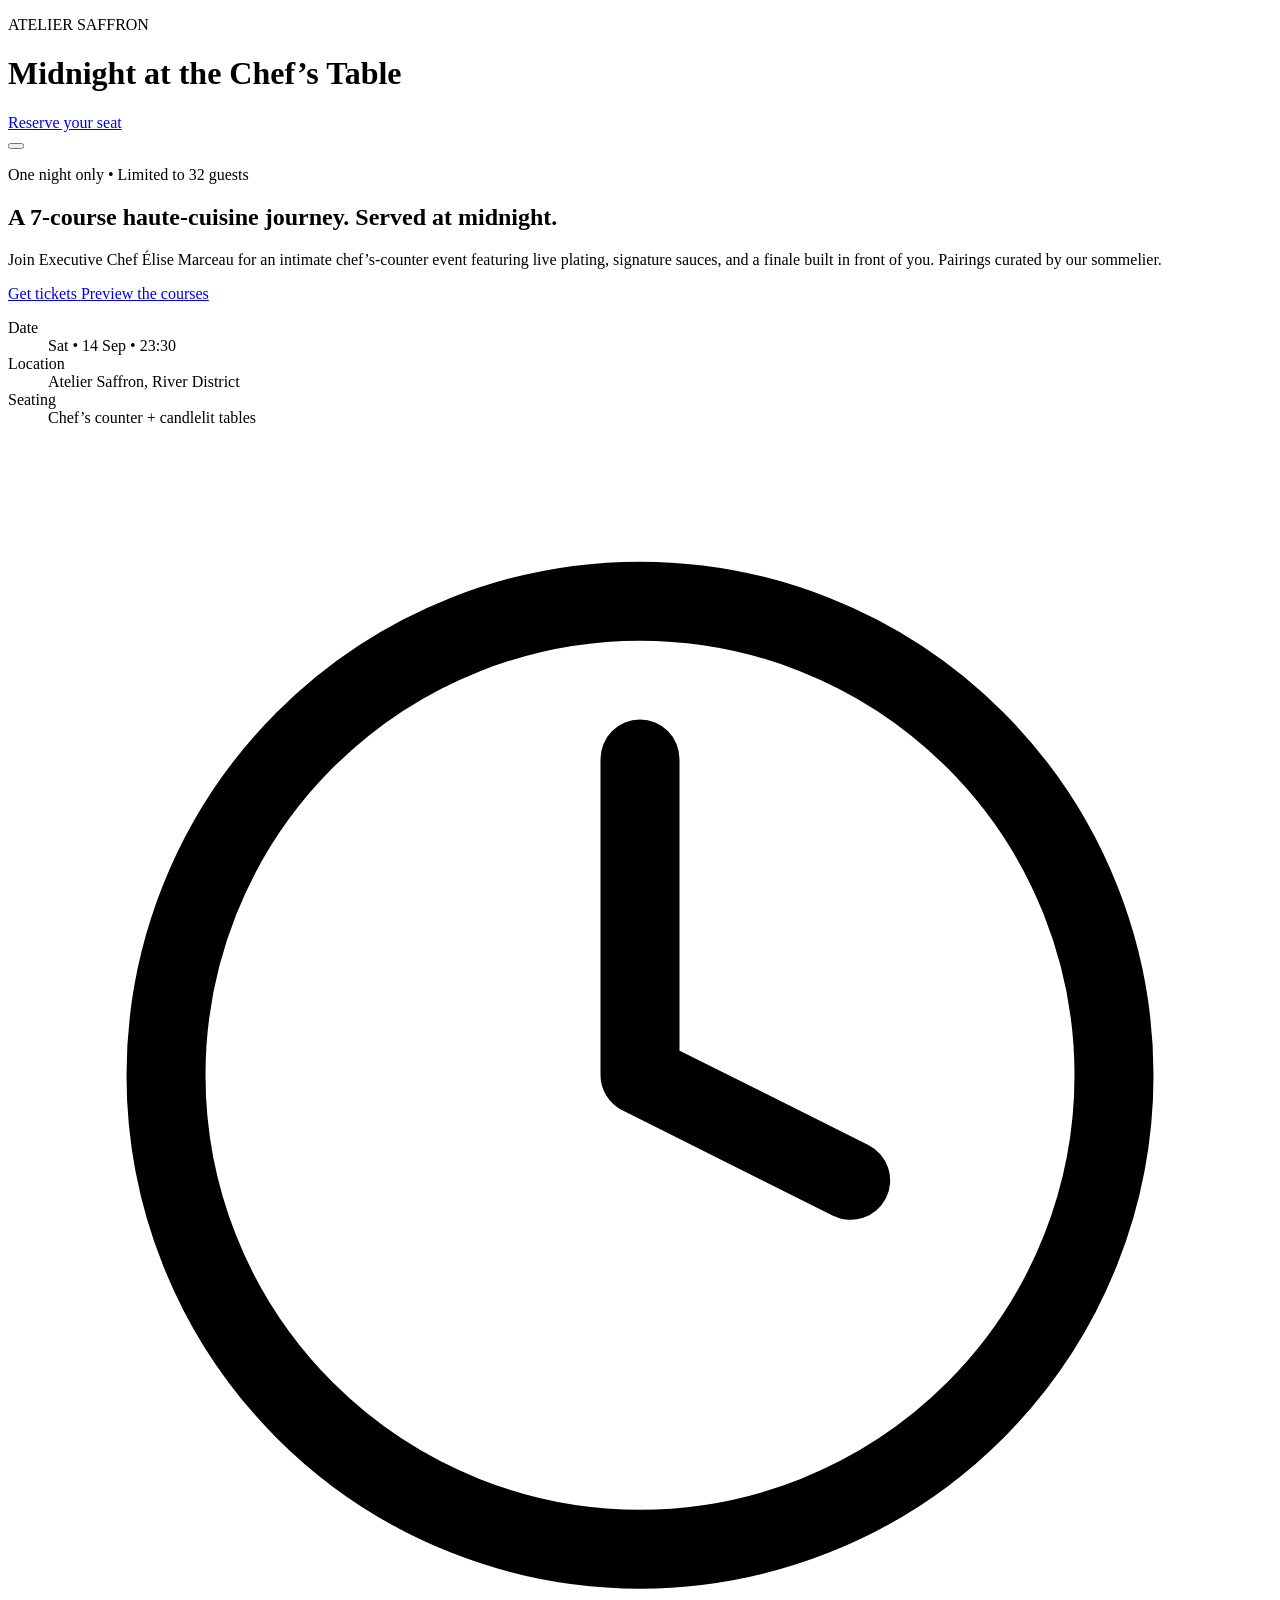
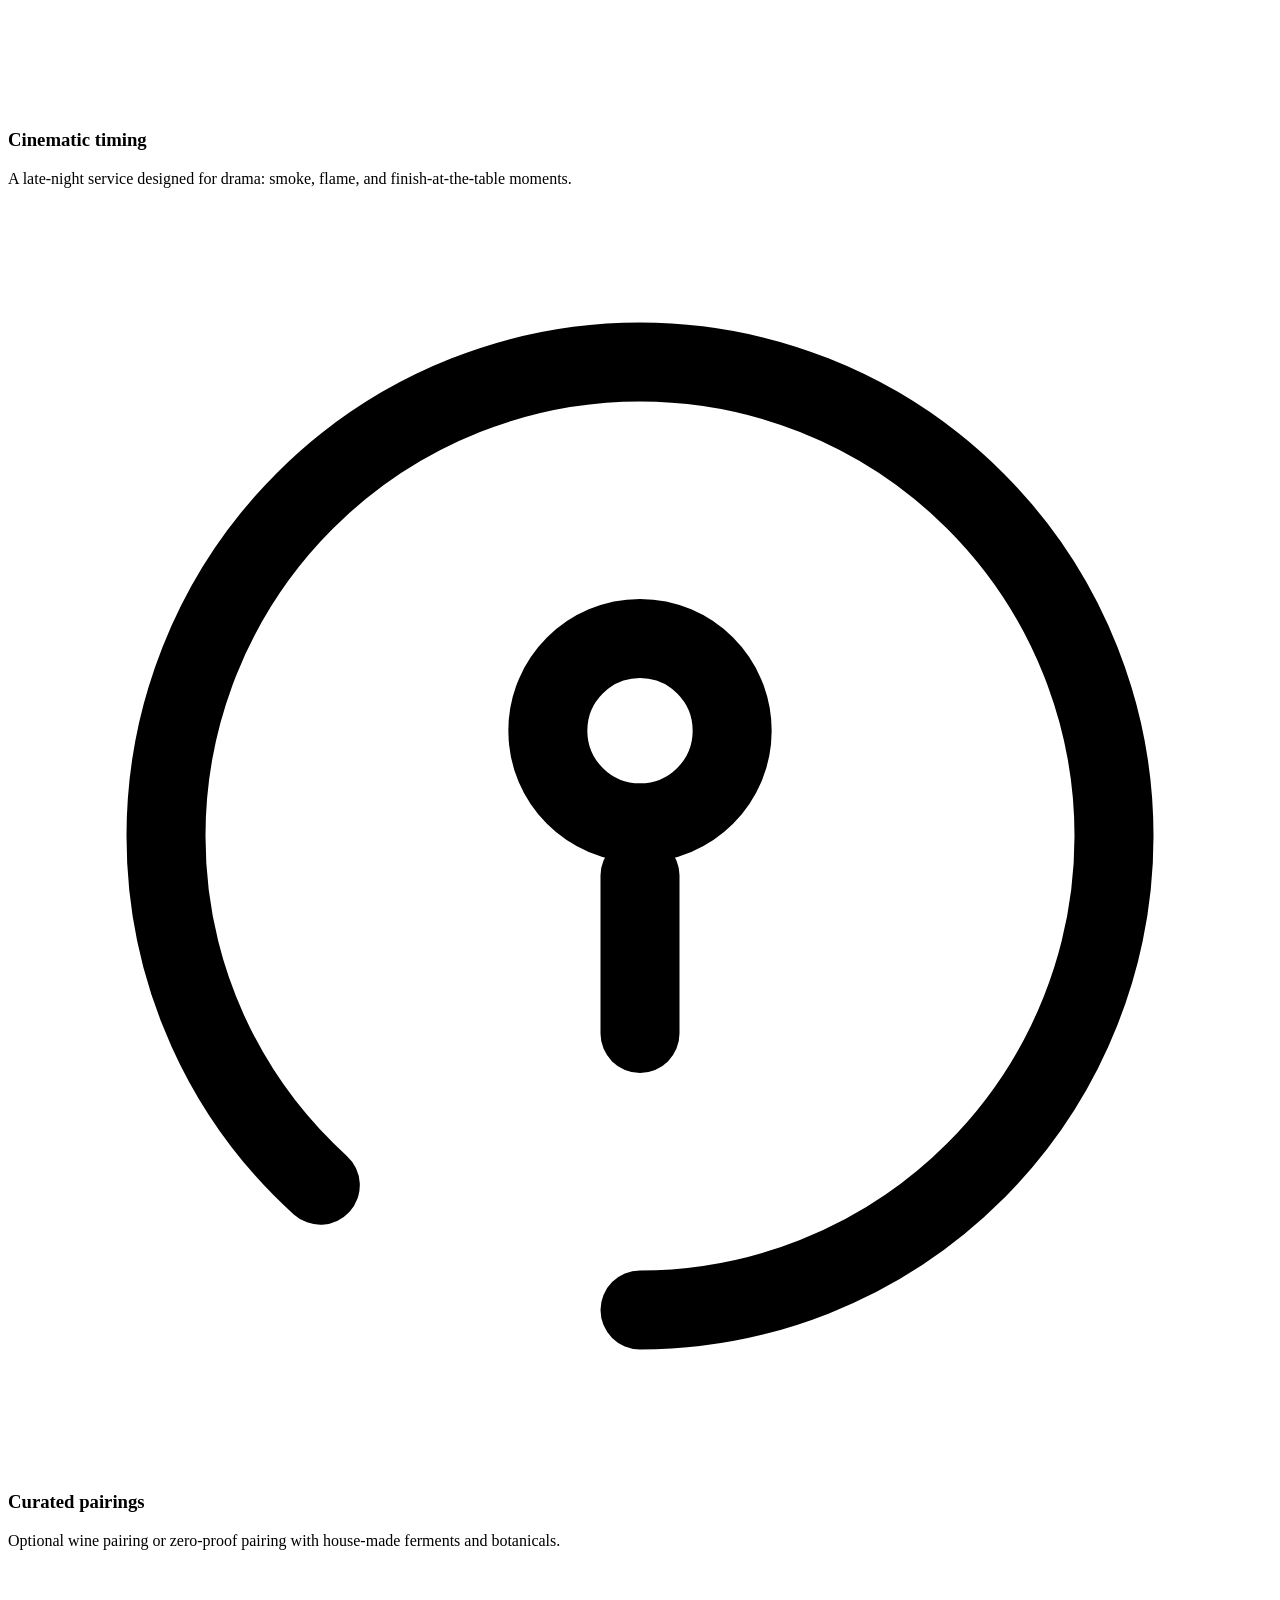
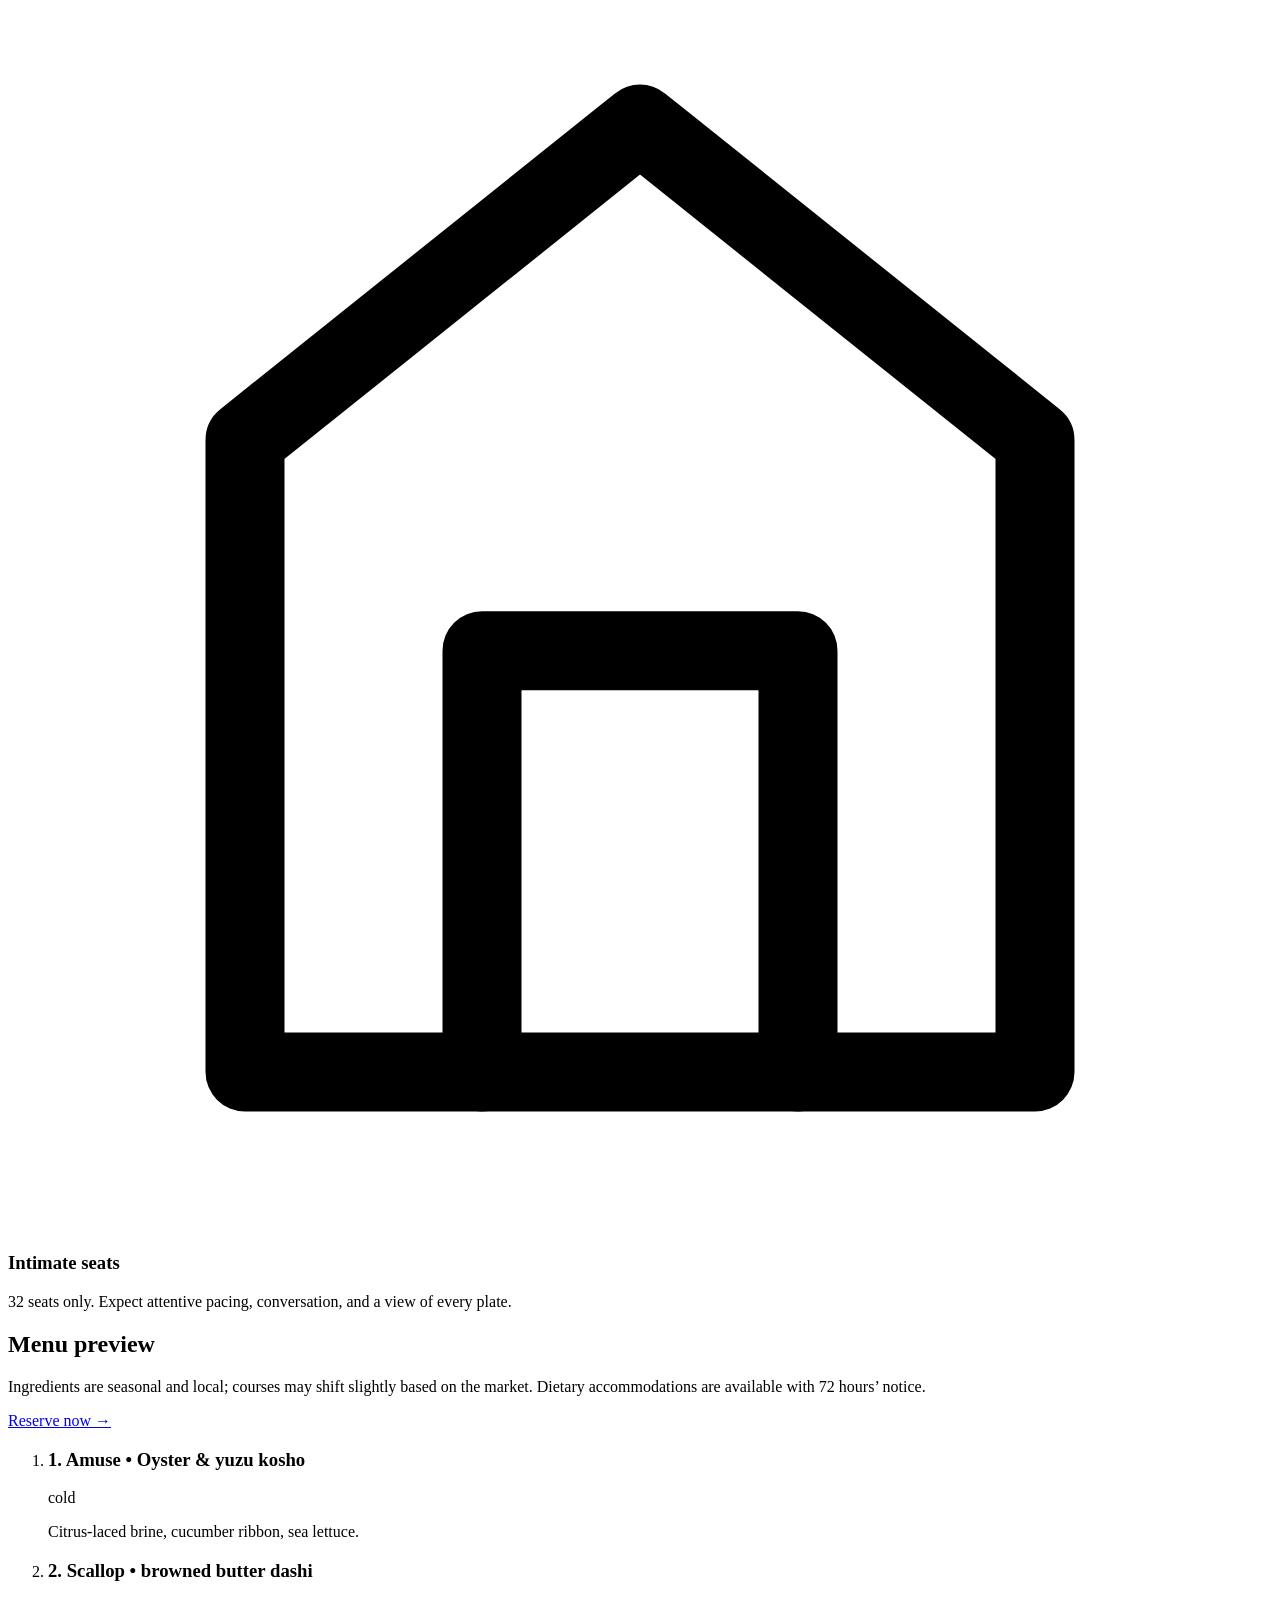
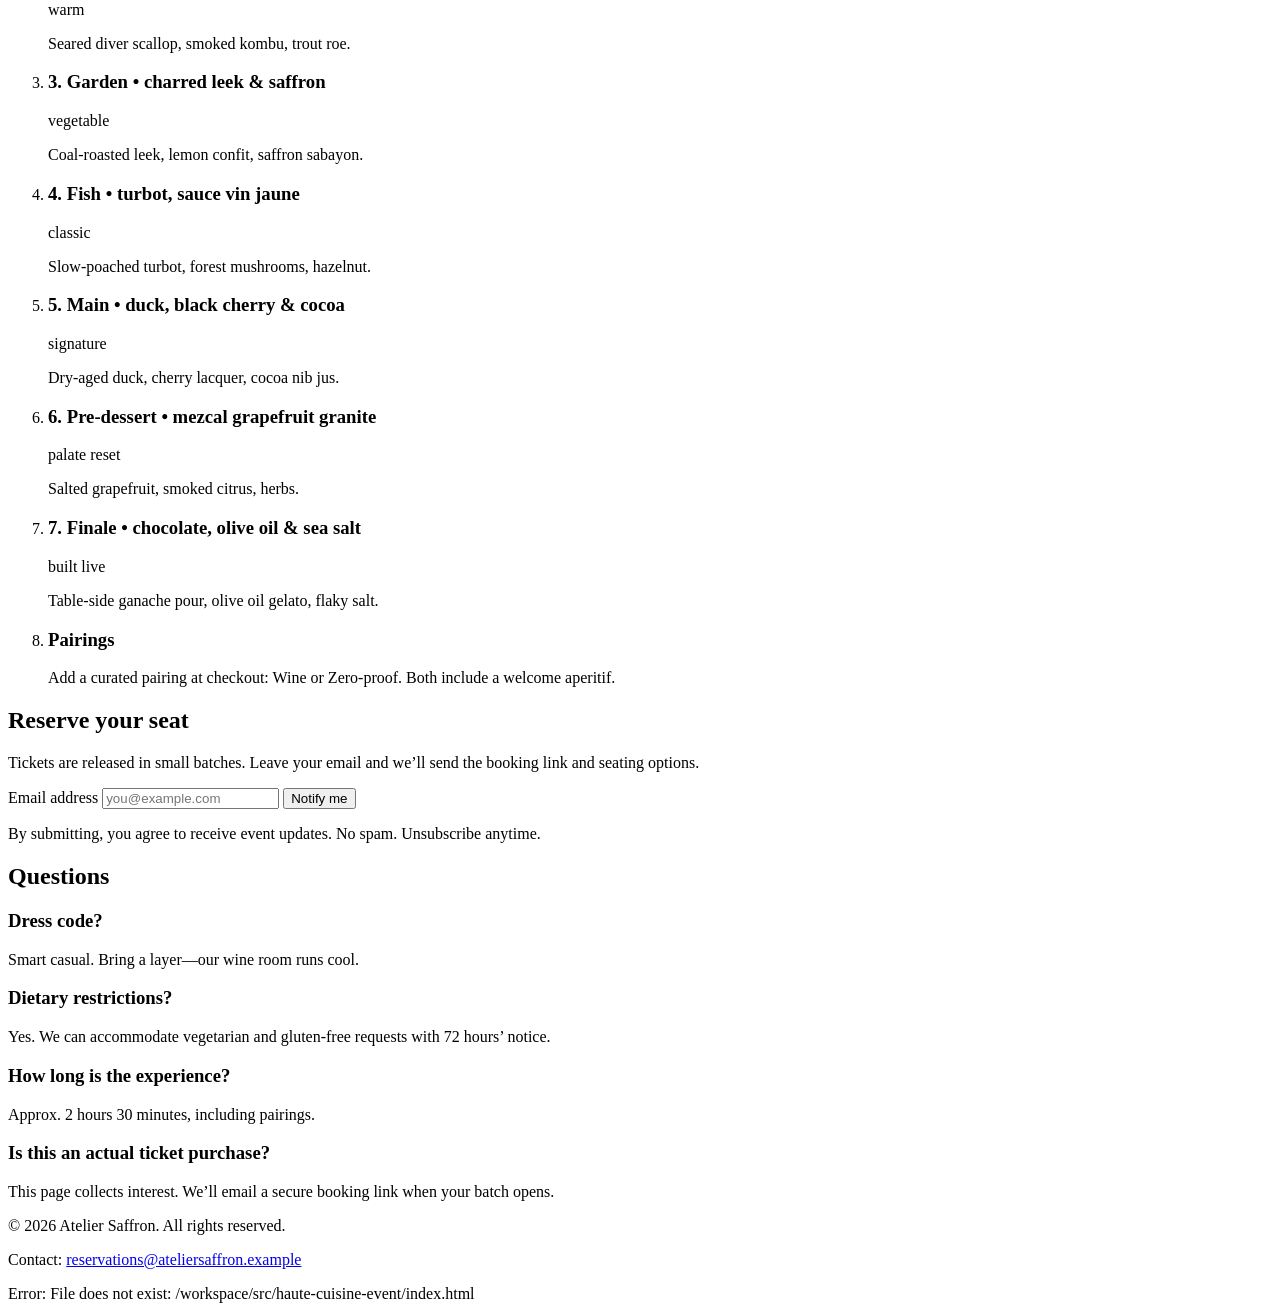
==== commit 95f41865: "Add haute-cuisine restaurant event landing page SiteBuilder user: kiessling.manuel+sitebuilder8@gmai" ====
--- a/src/haute-cuisine-event/index.html
+++ b/src/haute-cuisine-event/index.html
@@ -1,463 +1,329 @@
 <!DOCTYPE html>
 <html lang="en" class="h-full scroll-smooth">
-
-<head>
-    <title>Midnight Atelier — Haute-Cuisine Guest Chef Event</title>
-    <meta charset="utf-8">
-    <meta name="viewport" content="width=device-width, initial-scale=1">
-    <meta
-        name="description"
-        content="A one-night haute-cuisine guest chef experience: 8 courses, wine pairings, live kitchen counter seating, and limited reservations."
-    >
-
-    <!-- Include FOUC guard script -->
-    <include src="partials/theme-fouc-guard.html"></include>
-
-    <!-- Link to CSS will be injected here by HtmlWebpackPlugin -->
-</head>
-
-<body class="h-full bg-gray-50 dark:bg-gray-900 text-gray-900 dark:text-gray-100 transition-colors duration-200 overflow-x-hidden">
-
-<div class="container mx-auto px-4 py-8 max-w-6xl">
-
-    <header class="mb-10 flex justify-between items-center">
-        <a href="#top" class="group inline-flex items-center gap-2" aria-label="Midnight Atelier">
-            <span class="inline-flex h-9 w-9 items-center justify-center rounded-lg bg-gray-900 text-white dark:bg-white dark:text-gray-900 shadow-sm">
-                <span class="font-extrabold tracking-tight">MA</span>
-            </span>
-            <span class="text-lg font-bold text-gray-900 dark:text-white tracking-tight">
-                Midnight Atelier
-            </span>
-        </a>
-
-        <nav class="hidden md:flex items-center gap-6 text-sm">
-            <a class="text-gray-700 dark:text-gray-200 hover:underline" href="#experience">Experience</a>
-            <a class="text-gray-700 dark:text-gray-200 hover:underline" href="#menu">Menu</a>
-            <a class="text-gray-700 dark:text-gray-200 hover:underline" href="#details">Details</a>
-            <a class="text-gray-700 dark:text-gray-200 hover:underline" href="#reserve">Reserve</a>
-        </nav>
-
-        <!-- Theme Toggle Controller -->
-        <div data-controller="theme" class="shrink-0">
-            <button
-                data-theme-target="toggleButton"
-                data-action="click->theme#toggle"
-                class="px-4 py-2 font-semibold text-sm text-white bg-purple-600 rounded-md shadow-sm
-                       opacity-40 hover:opacity-100
-                       hover:bg-purple-700 focus:outline-none focus:ring-2 focus:ring-offset-2 focus:ring-purple-500
-                       dark:bg-indigo-600 dark:hover:bg-indigo-700 dark:focus:ring-offset-gray-800
-                       cursor-pointer transition-opacity duration-200 ease-in-out"
-            >
-                <!-- Text set by controller -->
-            </button>
-        </div>
-    </header>
-
-    <!-- HERO (effects) -->
-    <section id="top" class="relative mb-14">
-        <div class="grid grid-cols-1 lg:grid-cols-5 gap-10 items-center">
-
-            <div
-                class="relative lg:col-span-3 effects-container"
-                data-controller="hero-effects"
-                style="perspective: 1000px;"
-            >
-                <div
-                    class="relative z-10 py-14 px-6 md:px-10 bg-gradient-to-b from-gray-100 to-gray-200 dark:from-gray-800 dark:to-gray-900 rounded-2xl shadow-sm
-                           transition-transform duration-[3000ms] ease-in-out
-                           transform rotate-x-[60deg] origin-top
-                           [.effects-active_&]:[transform:scale(1.02)_rotateX(0deg)]"
-                    style="transform-style: preserve-3d;"
+    <head>
+        <title>Midnight at Atelier Saffron — Haute-Cuisine Event</title>
+        <meta charset="utf-8" />
+        <meta name="viewport" content="width=device-width, initial-scale=1" />
+        <meta
+            name="description"
+            content="An intimate one-night tasting experience: 7 courses, curated pairings, live plating, and a chef’s counter finale. Limited seats."
+        />
+
+        <!-- Include FOUC guard script -->
+        <include src="partials/theme-fouc-guard.html"></include>
+
+        <!-- Link to CSS will be injected here by HtmlWebpackPlugin -->
+    </head>
+
+    <body class="h-full bg-gray-50 dark:bg-gray-900 text-gray-900 dark:text-gray-100 transition-colors duration-200">
+        <div class="container mx-auto px-4 py-10 max-w-6xl">
+            <header class="mb-10 flex flex-col gap-6 sm:flex-row sm:justify-between sm:items-center">
+                <div>
+                    <p class="text-sm font-semibold tracking-widest text-gray-600 dark:text-gray-300">ATELIER SAFFRON</p>
+                    <h1 class="text-2xl sm:text-3xl font-extrabold text-gray-900 dark:text-white">Midnight at the Chef’s Table</h1>
+                </div>
+
+                <div class="flex items-center gap-4">
+                    <a
+                        href="#reserve"
+                        class="inline-block px-5 py-2.5 font-semibold text-white bg-gradient-to-r from-indigo-600 to-purple-700 hover:from-indigo-700 hover:to-purple-800 rounded-md shadow-md focus:outline-none focus:ring-2 focus:ring-offset-2 focus:ring-indigo-500 dark:focus:ring-offset-gray-800 transition duration-150 ease-in-out cursor-pointer"
+                    >
+                        Reserve your seat
+                    </a>
+
+                    <!-- Theme Toggle Controller -->
+                    <div data-controller="theme">
+                        <button
+                            data-theme-target="toggleButton"
+                            data-action="click->theme#toggle"
+                            class="px-4 py-2 font-semibold text-sm text-white bg-purple-600 rounded-md shadow-sm hover:bg-purple-700 focus:outline-none focus:ring-2 focus:ring-offset-2 focus:ring-purple-500 dark:bg-indigo-600 dark:hover:bg-indigo-700 dark:focus:ring-offset-gray-800 cursor-pointer"
+                        >
+                            <!-- Text set by controller -->
+                        </button>
+                    </div>
+                </div>
+            </header>
+
+            <main>
+                <!-- Hero Effects (high-end, cinematic) -->
+                <section
+                    class="relative mb-14 text-center effects-container rounded-xl overflow-hidden bg-gradient-to-br from-gray-950 via-indigo-950 to-gray-900"
+                    data-controller="hero-effects"
+                    style="perspective: 1000px;"
                 >
-                    <div class="flex flex-wrap items-center justify-center lg:justify-start gap-3 mb-5">
-                        <span class="inline-flex items-center rounded-full border border-gray-300 dark:border-gray-700 bg-white/60 dark:bg-gray-950/30 px-3 py-1 text-xs font-semibold text-gray-700 dark:text-gray-200">
-                            One-night event
-                        </span>
-                        <span class="inline-flex items-center rounded-full border border-gray-300 dark:border-gray-700 bg-white/60 dark:bg-gray-950/30 px-3 py-1 text-xs font-semibold text-gray-700 dark:text-gray-200">
-                            8-course tasting
-                        </span>
-                        <span class="inline-flex items-center rounded-full border border-gray-300 dark:border-gray-700 bg-white/60 dark:bg-gray-950/30 px-3 py-1 text-xs font-semibold text-gray-700 dark:text-gray-200">
-                            Limited seats
-                        </span>
-                    </div>
-
-                    <h2 class="text-3xl md:text-4xl font-extrabold mb-2 bg-gradient-to-r from-blue-600 to-purple-700 dark:from-blue-700 dark:to-purple-800 bg-clip-text text-transparent pb-2 text-center lg:text-left">
-                        Midnight Atelier presents:
-                    </h2>
-
-                    <h1 class="text-4xl md:text-5xl font-extrabold mb-6 text-gray-900 dark:text-gray-100 leading-tight text-center lg:text-left
-                               transition-all duration-[2500ms] ease-in-out
-                               [transform:translateZ(40px)]
-                               [.effects-active_&]:[transform:translateZ(0px)]
-                               [.effects-active_&]:[filter:drop-shadow(0_10px_8px_rgb(0_0_0_/_0.18))]
-                               dark:[.effects-active_&]:[filter:drop-shadow(0_14px_10px_rgb(0_0_0_/_0.35))]"
-                    >
-                        A Haute-Cuisine Guest Chef Evening
-                    </h1>
-
-                    <p
-                        class="text-lg text-gray-700 dark:text-gray-100 mb-8 max-w-2xl leading-relaxed mx-auto lg:mx-0 text-center lg:text-left
-                               transition-all duration-[2500ms] ease-in-out
-                               [transform:translateZ(150px)]
-                               [.effects-active_&]:[transform:translateZ(0px)]"
-                    >
-                        Eight courses inspired by coastal terroir, finished tableside. Pairings curated by our sommelier.
-                        Counter seating meets candlelit dining—made for those who collect memorable nights.
-                    </p>
-
-                    <div
-                        class="flex flex-col sm:flex-row gap-3 items-center justify-center lg:justify-start
-                               transition-all duration-[2500ms] ease-in-out
-                               [transform:translateZ(80px)]
-                               [.effects-active_&]:[transform:translateZ(0px)]"
-                    >
-                        <a
-                            href="#reserve"
-                            class="inline-block px-8 py-4 font-bold text-lg text-white bg-gradient-to-r from-blue-600 to-blue-700 hover:from-blue-700 hover:to-blue-800 rounded-md shadow-lg focus:outline-none focus:ring-2 focus:ring-offset-2 focus:ring-blue-500 dark:focus:ring-offset-gray-800 cursor-pointer"
-                        >
-                            Reserve seats
+                    <div class="absolute inset-0 opacity-30">
+                        <div class="absolute -top-24 -left-24 h-72 w-72 rounded-full bg-purple-500 blur-3xl"></div>
+                        <div class="absolute -bottom-24 -right-24 h-72 w-72 rounded-full bg-indigo-500 blur-3xl"></div>
+                    </div>
+
+                    <div class="relative px-6 py-16 sm:py-20 max-w-4xl mx-auto">
+                        <p
+                            class="inline-flex items-center gap-2 px-4 py-2 rounded-full bg-white/10 text-white/90 text-sm font-medium border border-white/15 mb-6 transition-all duration-[1800ms] ease-in-out [transform:translateZ(120px)] [.effects-active_&]:[transform:translateZ(0px)]"
+                        >
+                            <span class="h-2 w-2 rounded-full bg-emerald-400"></span>
+                            One night only • Limited to 32 guests
+                        </p>
+
+                        <h2
+                            class="text-4xl sm:text-5xl font-extrabold text-white leading-tight mb-5 transition-all duration-[2200ms] ease-in-out [transform:translateZ(220px)] [.effects-active_&]:[transform:translateZ(0px)]"
+                        >
+                            A 7-course haute-cuisine journey.
+                            <span class="block bg-gradient-to-r from-indigo-200 via-purple-200 to-amber-200 bg-clip-text text-transparent">
+                                Served at midnight.
+                            </span>
+                        </h2>
+
+                        <p
+                            class="text-lg text-white/85 mb-10 max-w-2xl mx-auto leading-relaxed transition-all duration-[2500ms] ease-in-out [transform:translateZ(150px)] [.effects-active_&]:[transform:translateZ(0px)]"
+                        >
+                            Join Executive Chef Élise Marceau for an intimate chef’s-counter event featuring live plating, signature sauces,
+                            and a finale built in front of you. Pairings curated by our sommelier.
+                        </p>
+
+                        <div
+                            class="flex flex-col sm:flex-row gap-3 justify-center items-center transition-all duration-[2600ms] ease-in-out [transform:translateZ(180px)] [.effects-active_&]:[transform:translateZ(0px)]"
+                        >
+                            <a
+                                href="#reserve"
+                                class="inline-block px-6 py-3 font-bold text-gray-900 bg-gradient-to-r from-amber-200 to-amber-400 hover:from-amber-200 hover:to-amber-500 rounded-md shadow-md focus:outline-none focus:ring-2 focus:ring-offset-2 focus:ring-amber-200 dark:focus:ring-offset-gray-900 transition duration-150 ease-in-out cursor-pointer"
+                            >
+                                Get tickets
+                            </a>
+                            <a
+                                href="#menu"
+                                class="inline-block px-6 py-3 font-semibold text-white bg-white/10 hover:bg-white/15 rounded-md border border-white/15 focus:outline-none focus:ring-2 focus:ring-offset-2 focus:ring-white/40 dark:focus:ring-offset-gray-900 transition duration-150 ease-in-out cursor-pointer"
+                            >
+                                Preview the courses
+                            </a>
+                        </div>
+
+                        <dl class="mt-10 grid grid-cols-1 sm:grid-cols-3 gap-4 text-left">
+                            <div class="rounded-lg border border-white/10 bg-white/5 p-5">
+                                <dt class="text-sm text-white/70">Date</dt>
+                                <dd class="text-lg font-semibold text-white">Sat • 14 Sep • 23:30</dd>
+                            </div>
+                            <div class="rounded-lg border border-white/10 bg-white/5 p-5">
+                                <dt class="text-sm text-white/70">Location</dt>
+                                <dd class="text-lg font-semibold text-white">Atelier Saffron, River District</dd>
+                            </div>
+                            <div class="rounded-lg border border-white/10 bg-white/5 p-5">
+                                <dt class="text-sm text-white/70">Seating</dt>
+                                <dd class="text-lg font-semibold text-white">Chef’s counter + candlelit tables</dd>
+                            </div>
+                        </dl>
+                    </div>
+                </section>
+
+                <!-- Credibility / Highlights -->
+                <section class="mb-16">
+                    <div class="grid grid-cols-1 md:grid-cols-3 gap-6">
+                        <div class="bg-white dark:bg-gray-800 rounded-lg shadow-sm border border-gray-200 dark:border-gray-700 p-6">
+                            <div class="flex items-start gap-4">
+                                <div class="mt-1">
+                                    <svg class="w-6 h-6 text-indigo-600 dark:text-indigo-400" xmlns="http://www.w3.org/2000/svg" fill="none" viewBox="0 0 24 24" stroke-width="1.5" stroke="currentColor">
+                                        <path stroke-linecap="round" stroke-linejoin="round" d="M12 6v6l4 2" />
+                                        <path stroke-linecap="round" stroke-linejoin="round" d="M21 12a9 9 0 1 1-18 0 9 9 0 0 1 18 0Z" />
+                                    </svg>
+                                </div>
+                                <div>
+                                    <h3 class="text-lg font-semibold text-gray-900 dark:text-white">Cinematic timing</h3>
+                                    <p class="mt-1 text-gray-600 dark:text-gray-300 leading-relaxed">
+                                        A late-night service designed for drama: smoke, flame, and finish-at-the-table moments.
+                                    </p>
+                                </div>
+                            </div>
+                        </div>
+
+                        <div class="bg-white dark:bg-gray-800 rounded-lg shadow-sm border border-gray-200 dark:border-gray-700 p-6">
+                            <div class="flex items-start gap-4">
+                                <div class="mt-1">
+                                    <svg class="w-6 h-6 text-purple-600 dark:text-purple-400" xmlns="http://www.w3.org/2000/svg" fill="none" viewBox="0 0 24 24" stroke-width="1.5" stroke="currentColor">
+                                        <path stroke-linecap="round" stroke-linejoin="round" d="M12 21a9 9 0 1 0-9-9c0 2.633 1.13 4.999 2.93 6.63" />
+                                        <path stroke-linecap="round" stroke-linejoin="round" d="M12 8.25c.966 0 1.75.784 1.75 1.75S12.966 11.75 12 11.75 10.25 10.966 10.25 10 11.034 8.25 12 8.25Z" />
+                                        <path stroke-linecap="round" stroke-linejoin="round" d="M12 12.75v3" />
+                                    </svg>
+                                </div>
+                                <div>
+                                    <h3 class="text-lg font-semibold text-gray-900 dark:text-white">Curated pairings</h3>
+                                    <p class="mt-1 text-gray-600 dark:text-gray-300 leading-relaxed">
+                                        Optional wine pairing or zero-proof pairing with house-made ferments and botanicals.
+                                    </p>
+                                </div>
+                            </div>
+                        </div>
+
+                        <div class="bg-white dark:bg-gray-800 rounded-lg shadow-sm border border-gray-200 dark:border-gray-700 p-6">
+                            <div class="flex items-start gap-4">
+                                <div class="mt-1">
+                                    <svg class="w-6 h-6 text-amber-600 dark:text-amber-400" xmlns="http://www.w3.org/2000/svg" fill="none" viewBox="0 0 24 24" stroke-width="1.5" stroke="currentColor">
+                                        <path stroke-linecap="round" stroke-linejoin="round" d="M12 3 4.5 9v12H19.5V9L12 3Z" />
+                                        <path stroke-linecap="round" stroke-linejoin="round" d="M9 21v-8h6v8" />
+                                    </svg>
+                                </div>
+                                <div>
+                                    <h3 class="text-lg font-semibold text-gray-900 dark:text-white">Intimate seats</h3>
+                                    <p class="mt-1 text-gray-600 dark:text-gray-300 leading-relaxed">
+                                        32 seats only. Expect attentive pacing, conversation, and a view of every plate.
+                                    </p>
+                                </div>
+                            </div>
+                        </div>
+                    </div>
+                </section>
+
+                <!-- Menu Preview -->
+                <section class="mb-16" id="menu">
+                    <div class="flex flex-col gap-4 md:flex-row md:justify-between md:items-end mb-6">
+                        <div>
+                            <h2 class="text-3xl font-bold text-gray-900 dark:text-white">Menu preview</h2>
+                            <p class="mt-2 text-gray-600 dark:text-gray-300 max-w-2xl">
+                                Ingredients are seasonal and local; courses may shift slightly based on the market. Dietary accommodations are
+                                available with 72 hours’ notice.
+                            </p>
+                        </div>
+                        <a href="#reserve" class="text-indigo-700 dark:text-indigo-300 font-semibold hover:underline">Reserve now →</a>
+                    </div>
+
+                    <div class="grid grid-cols-1 lg:grid-cols-2 gap-6">
+                        <ol class="space-y-4">
+                            <li class="bg-white dark:bg-gray-800 rounded-lg shadow-sm border border-gray-200 dark:border-gray-700 p-6">
+                                <div class="flex items-baseline justify-between gap-4">
+                                    <h3 class="text-lg font-semibold">1. Amuse • Oyster & yuzu kosho</h3>
+                                    <span class="text-sm text-gray-500 dark:text-gray-400">cold</span>
+                                </div>
+                                <p class="mt-1 text-gray-600 dark:text-gray-300">Citrus-laced brine, cucumber ribbon, sea lettuce.</p>
+                            </li>
+                            <li class="bg-white dark:bg-gray-800 rounded-lg shadow-sm border border-gray-200 dark:border-gray-700 p-6">
+                                <div class="flex items-baseline justify-between gap-4">
+                                    <h3 class="text-lg font-semibold">2. Scallop • browned butter dashi</h3>
+                                    <span class="text-sm text-gray-500 dark:text-gray-400">warm</span>
+                                </div>
+                                <p class="mt-1 text-gray-600 dark:text-gray-300">Seared diver scallop, smoked kombu, trout roe.</p>
+                            </li>
+                            <li class="bg-white dark:bg-gray-800 rounded-lg shadow-sm border border-gray-200 dark:border-gray-700 p-6">
+                                <div class="flex items-baseline justify-between gap-4">
+                                    <h3 class="text-lg font-semibold">3. Garden • charred leek & saffron</h3>
+                                    <span class="text-sm text-gray-500 dark:text-gray-400">vegetable</span>
+                                </div>
+                                <p class="mt-1 text-gray-600 dark:text-gray-300">Coal-roasted leek, lemon confit, saffron sabayon.</p>
+                            </li>
+                            <li class="bg-white dark:bg-gray-800 rounded-lg shadow-sm border border-gray-200 dark:border-gray-700 p-6">
+                                <div class="flex items-baseline justify-between gap-4">
+                                    <h3 class="text-lg font-semibold">4. Fish • turbot, sauce vin jaune</h3>
+                                    <span class="text-sm text-gray-500 dark:text-gray-400">classic</span>
+                                </div>
+                                <p class="mt-1 text-gray-600 dark:text-gray-300">Slow-poached turbot, forest mushrooms, hazelnut.</p>
+                            </li>
+                        </ol>
+
+                        <ol class="space-y-4" start="5">
+                            <li class="bg-white dark:bg-gray-800 rounded-lg shadow-sm border border-gray-200 dark:border-gray-700 p-6">
+                                <div class="flex items-baseline justify-between gap-4">
+                                    <h3 class="text-lg font-semibold">5. Main • duck, black cherry & cocoa</h3>
+                                    <span class="text-sm text-gray-500 dark:text-gray-400">signature</span>
+                                </div>
+                                <p class="mt-1 text-gray-600 dark:text-gray-300">Dry-aged duck, cherry lacquer, cocoa nib jus.</p>
+                            </li>
+                            <li class="bg-white dark:bg-gray-800 rounded-lg shadow-sm border border-gray-200 dark:border-gray-700 p-6">
+                                <div class="flex items-baseline justify-between gap-4">
+                                    <h3 class="text-lg font-semibold">6. Pre-dessert • mezcal grapefruit granite</h3>
+                                    <span class="text-sm text-gray-500 dark:text-gray-400">palate reset</span>
+                                </div>
+                                <p class="mt-1 text-gray-600 dark:text-gray-300">Salted grapefruit, smoked citrus, herbs.</p>
+                            </li>
+                            <li class="bg-white dark:bg-gray-800 rounded-lg shadow-sm border border-gray-200 dark:border-gray-700 p-6">
+                                <div class="flex items-baseline justify-between gap-4">
+                                    <h3 class="text-lg font-semibold">7. Finale • chocolate, olive oil & sea salt</h3>
+                                    <span class="text-sm text-gray-500 dark:text-gray-400">built live</span>
+                                </div>
+                                <p class="mt-1 text-gray-600 dark:text-gray-300">Table-side ganache pour, olive oil gelato, flaky salt.</p>
+                            </li>
+                            <li class="bg-white dark:bg-gray-800 rounded-lg shadow-sm border border-gray-200 dark:border-gray-700 p-6">
+                                <h3 class="text-lg font-semibold">Pairings</h3>
+                                <p class="mt-1 text-gray-600 dark:text-gray-300">
+                                    Add a curated pairing at checkout: <span class="font-semibold">Wine</span> or <span class="font-semibold">Zero-proof</span>.
+                                    Both include a welcome aperitif.
+                                </p>
+                            </li>
+                        </ol>
+                    </div>
+                </section>
+
+                <!-- Reserve / Email capture -->
+                <section class="mb-16 py-12 bg-indigo-600 dark:bg-indigo-800 rounded-lg text-center text-white" id="reserve">
+                    <div class="container mx-auto px-6 max-w-2xl">
+                        <h2 class="text-3xl font-bold mb-4">Reserve your seat</h2>
+                        <p class="mb-6 text-indigo-100 dark:text-indigo-200">
+                            Tickets are released in small batches. Leave your email and we’ll send the booking link and seating options.
+                        </p>
+                        <form class="flex flex-col sm:flex-row gap-3 max-w-xl mx-auto">
+                            <label for="reserve-email" class="sr-only">Email address</label>
+                            <input
+                                type="email"
+                                name="reserve-email"
+                                id="reserve-email"
+                                class="flex-grow px-4 py-3 border border-indigo-400 dark:border-indigo-600 rounded-md shadow-sm focus:ring-white focus:border-white sm:text-sm text-gray-900"
+                                placeholder="you@example.com"
+                                autocomplete="email"
+                            />
+                            <button
+                                type="submit"
+                                class="px-6 py-3 font-semibold text-indigo-700 bg-white rounded-md shadow-md hover:bg-indigo-50 focus:outline-none focus:ring-2 focus:ring-offset-2 focus:ring-white focus:ring-offset-indigo-700 dark:bg-indigo-100 dark:text-indigo-900 dark:hover:bg-indigo-200 transition duration-150 ease-in-out cursor-pointer"
+                            >
+                                Notify me
+                            </button>
+                        </form>
+
+                        <p class="mt-5 text-sm text-indigo-100/90">
+                            By submitting, you agree to receive event updates. No spam. Unsubscribe anytime.
+                        </p>
+                    </div>
+                </section>
+
+                <!-- FAQ -->
+                <section class="mb-10">
+                    <h2 class="text-3xl font-bold text-gray-900 dark:text-white mb-6">Questions</h2>
+                    <div class="grid grid-cols-1 md:grid-cols-2 gap-6">
+                        <div class="bg-white dark:bg-gray-800 rounded-lg shadow-sm border border-gray-200 dark:border-gray-700 p-6">
+                            <h3 class="font-semibold">Dress code?</h3>
+                            <p class="mt-2 text-gray-600 dark:text-gray-300">Smart casual. Bring a layer—our wine room runs cool.</p>
+                        </div>
+                        <div class="bg-white dark:bg-gray-800 rounded-lg shadow-sm border border-gray-200 dark:border-gray-700 p-6">
+                            <h3 class="font-semibold">Dietary restrictions?</h3>
+                            <p class="mt-2 text-gray-600 dark:text-gray-300">
+                                Yes. We can accommodate vegetarian and gluten-free requests with 72 hours’ notice.
+                            </p>
+                        </div>
+                        <div class="bg-white dark:bg-gray-800 rounded-lg shadow-sm border border-gray-200 dark:border-gray-700 p-6">
+                            <h3 class="font-semibold">How long is the experience?</h3>
+                            <p class="mt-2 text-gray-600 dark:text-gray-300">Approx. 2 hours 30 minutes, including pairings.</p>
+                        </div>
+                        <div class="bg-white dark:bg-gray-800 rounded-lg shadow-sm border border-gray-200 dark:border-gray-700 p-6">
+                            <h3 class="font-semibold">Is this an actual ticket purchase?</h3>
+                            <p class="mt-2 text-gray-600 dark:text-gray-300">
+                                This page collects interest. We’ll email a secure booking link when your batch opens.
+                            </p>
+                        </div>
+                    </div>
+                </section>
+            </main>
+
+            <footer class="pt-8 border-t border-gray-200 dark:border-gray-800 text-sm text-gray-600 dark:text-gray-400">
+                <div class="flex flex-col gap-2 sm:flex-row sm:justify-between sm:items-center">
+                    <p>© <span id="year">2026</span> Atelier Saffron. All rights reserved.</p>
+                    <p>
+                        Contact:
+                        <a class="text-indigo-700 dark:text-indigo-300 hover:underline" href="mailto:reservations@ateliersaffron.example">
+                            reservations@ateliersaffron.example
                         </a>
-                        <a
-                            href="#menu"
-                            class="inline-block px-8 py-4 font-bold text-lg text-gray-900 bg-white/80 hover:bg-white rounded-md shadow-sm border border-gray-200
-                                   focus:outline-none focus:ring-2 focus:ring-offset-2 focus:ring-indigo-500 dark:focus:ring-offset-gray-800
-                                   dark:bg-gray-800/60 dark:hover:bg-gray-800 dark:text-gray-100 dark:border-gray-700 cursor-pointer"
-                        >
-                            View the menu
-                        </a>
-                    </div>
-
-                    <p
-                        class="text-sm text-gray-600 dark:text-gray-200 mt-5 text-center lg:text-left
-                               transition-all duration-[2500ms] ease-in-out
-                               [transform:translateY(100px)]
-                               [.effects-active_&]:[transform:translateY(0px)]"
-                    >
-                        Friday, 24 May • Doors 18:30 • Seating 19:00 • Midtown.
                     </p>
                 </div>
-            </div>
-
-            <div class="lg:col-span-2">
-                <div class="rounded-2xl overflow-hidden shadow-lg border border-gray-200 dark:border-gray-800 bg-white dark:bg-gray-800">
-                    <img
-                        src="../static/images/headway-5QgIuuBxKwM-unsplash_1920x1280.jpg"
-                        alt="Candlelit table setting with glassware and warm reflections."
-                        class="w-full h-[280px] md:h-[340px] lg:h-[420px] object-cover"
-                        loading="lazy"
-                    >
-                    <div class="p-6">
-                        <h3 class="text-lg font-semibold mb-2">The Atelier Counter</h3>
-                        <p class="text-sm text-gray-600 dark:text-gray-300 leading-relaxed">
-                            A front-row view into the kitchen—precision plating, finishing sauces, and a quiet conversation with the team.
-                            Choose counter seating for the full choreography.
-                        </p>
-                    </div>
-                </div>
-            </div>
-
+            </footer>
         </div>
-    </section>
-
-    <!-- EXPERIENCE -->
-    <section id="experience" class="mb-16">
-        <h2 class="text-3xl font-bold text-center mb-10 text-gray-800 dark:text-gray-200">An evening designed like a menu</h2>
-        <div class="grid grid-cols-1 md:grid-cols-3 gap-8">
-            <div class="text-center p-6 bg-white dark:bg-gray-800 rounded-lg shadow-sm">
-                <svg class="mx-auto h-12 w-12 text-green-500 mb-4" xmlns="http://www.w3.org/2000/svg" fill="none" viewBox="0 0 24 24" stroke-width="1.5" stroke="currentColor" aria-hidden="true">
-                    <path stroke-linecap="round" stroke-linejoin="round" d="M12 6.75V3m0 3.75a3 3 0 0 0 3 3h3m-6-6a3 3 0 0 1-3 3H6m6 3.75v7.5m0 0H9.75m2.25 0h2.25" />
-                </svg>
-                <h3 class="text-xl font-semibold mb-2">Seasonal craft</h3>
-                <p class="text-gray-600 dark:text-gray-400 text-sm">
-                    Ingredients sourced within 200 km, composed into modern classics with a whisper of smoke and citrus.
-                </p>
-            </div>
-            <div class="text-center p-6 bg-white dark:bg-gray-800 rounded-lg shadow-sm">
-                <svg class="mx-auto h-12 w-12 text-blue-500 mb-4" xmlns="http://www.w3.org/2000/svg" fill="none" viewBox="0 0 24 24" stroke-width="1.5" stroke="currentColor" aria-hidden="true">
-                    <path stroke-linecap="round" stroke-linejoin="round" d="M12 3c2.755 0 5 2.245 5 5 0 2.166-1.39 4.014-3.327 4.713L13 21h-2l-.673-8.287C8.39 12.014 7 10.166 7 8c0-2.755 2.245-5 5-5Z" />
-                </svg>
-                <h3 class="text-xl font-semibold mb-2">Sommelier pairings</h3>
-                <p class="text-gray-600 dark:text-gray-400 text-sm">
-                    Optional pairing flight that moves from mineral whites to velvet reds—and a final aromatic surprise.
-                </p>
-            </div>
-            <div class="text-center p-6 bg-white dark:bg-gray-800 rounded-lg shadow-sm">
-                <svg class="mx-auto h-12 w-12 text-purple-500 mb-4" xmlns="http://www.w3.org/2000/svg" fill="none" viewBox="0 0 24 24" stroke-width="1.5" stroke="currentColor" aria-hidden="true">
-                    <path stroke-linecap="round" stroke-linejoin="round" d="M8 7.5h8m-8 4h8m-8 4h5M5.25 4.5h13.5A2.25 2.25 0 0 1 21 6.75v10.5A2.25 2.25 0 0 1 18.75 19.5H5.25A2.25 2.25 0 0 1 3 17.25V6.75A2.25 2.25 0 0 1 5.25 4.5Z" />
-                </svg>
-                <h3 class="text-xl font-semibold mb-2">Chef’s narration</h3>
-                <p class="text-gray-600 dark:text-gray-400 text-sm">
-                    Short stories between courses: technique, origin, and the idea behind each plate—without breaking the mood.
-                </p>
-            </div>
-        </div>
-    </section>
-
-    <!-- MENU -->
-    <section id="menu" class="mb-16">
-        <div class="grid grid-cols-1 lg:grid-cols-2 gap-10 items-start">
-            <div>
-                <h2 class="text-3xl font-bold mb-4 text-gray-800 dark:text-gray-200">Tasting menu (8 courses)</h2>
-                <p class="text-gray-700 dark:text-gray-400 leading-relaxed mb-6">
-                    A modern dégustation with vegetarian-friendly options on request. Allergies accommodated when noted at reservation.
-                </p>
-
-                <div class="bg-white dark:bg-gray-800 rounded-lg shadow-sm border border-gray-200 dark:border-gray-700 overflow-hidden">
-                    <div class="p-6">
-                        <ol class="space-y-4">
-                            <li class="flex gap-4">
-                                <span class="mt-0.5 inline-flex h-7 w-7 shrink-0 items-center justify-center rounded-full bg-gray-900 text-white dark:bg-white dark:text-gray-900 text-xs font-bold">1</span>
-                                <div>
-                                    <p class="font-semibold">Amuse: oyster leaf & green apple</p>
-                                    <p class="text-sm text-gray-600 dark:text-gray-400">Cold smoke, sea herbs, citrus pearl.</p>
-                                </div>
-                            </li>
-                            <li class="flex gap-4">
-                                <span class="mt-0.5 inline-flex h-7 w-7 shrink-0 items-center justify-center rounded-full bg-gray-900 text-white dark:bg-white dark:text-gray-900 text-xs font-bold">2</span>
-                                <div>
-                                    <p class="font-semibold">Aged beef tartare</p>
-                                    <p class="text-sm text-gray-600 dark:text-gray-400">Truffle emulsion, caper dust, grilled brioche.</p>
-                                </div>
-                            </li>
-                            <li class="flex gap-4">
-                                <span class="mt-0.5 inline-flex h-7 w-7 shrink-0 items-center justify-center rounded-full bg-gray-900 text-white dark:bg-white dark:text-gray-900 text-xs font-bold">3</span>
-                                <div>
-                                    <p class="font-semibold">Asparagus in brown butter dashi</p>
-                                    <p class="text-sm text-gray-600 dark:text-gray-400">Fermented lemon, toasted hazelnut.</p>
-                                </div>
-                            </li>
-                            <li class="flex gap-4">
-                                <span class="mt-0.5 inline-flex h-7 w-7 shrink-0 items-center justify-center rounded-full bg-gray-900 text-white dark:bg-white dark:text-gray-900 text-xs font-bold">4</span>
-                                <div>
-                                    <p class="font-semibold">Langoustine, saffron nage</p>
-                                    <p class="text-sm text-gray-600 dark:text-gray-400">Fennel confit, coral oil.</p>
-                                </div>
-                            </li>
-                            <li class="flex gap-4">
-                                <span class="mt-0.5 inline-flex h-7 w-7 shrink-0 items-center justify-center rounded-full bg-gray-900 text-white dark:bg-white dark:text-gray-900 text-xs font-bold">5</span>
-                                <div>
-                                    <p class="font-semibold">Turbot & embered leek</p>
-                                    <p class="text-sm text-gray-600 dark:text-gray-400">Champagne beurre blanc, dill blossom.</p>
-                                </div>
-                            </li>
-                            <li class="flex gap-4">
-                                <span class="mt-0.5 inline-flex h-7 w-7 shrink-0 items-center justify-center rounded-full bg-gray-900 text-white dark:bg-white dark:text-gray-900 text-xs font-bold">6</span>
-                                <div>
-                                    <p class="font-semibold">Duck, black garlic lacquer</p>
-                                    <p class="text-sm text-gray-600 dark:text-gray-400">Charred carrot, jus reduction, cherry.</p>
-                                </div>
-                            </li>
-                            <li class="flex gap-4">
-                                <span class="mt-0.5 inline-flex h-7 w-7 shrink-0 items-center justify-center rounded-full bg-gray-900 text-white dark:bg-white dark:text-gray-900 text-xs font-bold">7</span>
-                                <div>
-                                    <p class="font-semibold">Pre-dessert: cucumber & verbena</p>
-                                    <p class="text-sm text-gray-600 dark:text-gray-400">Icy granité, white tea.</p>
-                                </div>
-                            </li>
-                            <li class="flex gap-4">
-                                <span class="mt-0.5 inline-flex h-7 w-7 shrink-0 items-center justify-center rounded-full bg-gray-900 text-white dark:bg-white dark:text-gray-900 text-xs font-bold">8</span>
-                                <div>
-                                    <p class="font-semibold">Chocolate, rye & salted cream</p>
-                                    <p class="text-sm text-gray-600 dark:text-gray-400">Warm souffle, rye crumble, cacao nib.</p>
-                                </div>
-                            </li>
-                        </ol>
-                    </div>
-
-                    <div class="px-6 py-5 bg-gray-50 dark:bg-gray-900/30 border-t border-gray-200 dark:border-gray-700">
-                        <div class="flex flex-col sm:flex-row sm:items-center sm:justify-between gap-2">
-                            <p class="text-sm text-gray-600 dark:text-gray-300">
-                                Pairing flight available (5 glasses).
-                            </p>
-                            <a class="text-sm font-semibold text-blue-600 dark:text-blue-400 hover:underline" href="#reserve">
-                                Reserve now &rarr;
-                            </a>
-                        </div>
-                    </div>
-                </div>
-            </div>
-
-            <div class="space-y-6">
-                <div class="rounded-2xl overflow-hidden shadow-lg border border-gray-200 dark:border-gray-800">
-                    <img
-                        src="../static/images/charlesdeluvio-Lks7vei-eAg-unsplash_1920x1280.jpg"
-                        alt="Chef preparing a plate at the pass, focused and precise."
-                        class="w-full h-[260px] md:h-[320px] object-cover"
-                        loading="lazy"
-                    >
-                </div>
-
-                <div class="bg-white dark:bg-gray-800 rounded-lg shadow-sm border border-gray-200 dark:border-gray-700 p-6">
-                    <h3 class="text-xl font-semibold mb-2">Guest chef</h3>
-                    <p class="text-sm text-gray-600 dark:text-gray-400 leading-relaxed">
-                        Chef Élise Laurent (Paris / Copenhagen) joins our kitchen for one service.
-                        Expect French technique with Scandinavian restraint—each course built for balance and clarity.
-                    </p>
-                </div>
-
-                <div class="bg-gray-100 dark:bg-gray-800/50 rounded-lg p-6 border border-gray-200 dark:border-gray-700">
-                    <blockquote class="italic text-gray-700 dark:text-gray-200 mb-3">
-                        “The finest nights feel effortless—behind the scenes, everything is exact.”
-                    </blockquote>
-                    <p class="font-semibold text-sm">— Midnight Atelier</p>
-                </div>
-            </div>
-        </div>
-    </section>
-
-    <!-- DETAILS -->
-    <section id="details" class="mb-16">
-        <h2 class="text-3xl font-bold text-center mb-10 text-gray-800 dark:text-gray-200">Event details</h2>
-
-        <div class="grid grid-cols-1 lg:grid-cols-3 gap-8">
-            <div class="bg-white dark:bg-gray-800 rounded-lg shadow-sm border border-gray-200 dark:border-gray-700 p-6">
-                <h3 class="text-lg font-semibold mb-2">Date & timing</h3>
-                <p class="text-sm text-gray-600 dark:text-gray-400 leading-relaxed">
-                    Friday, 24 May<br>
-                    Doors: 18:30 • Seating: 19:00<br>
-                    Approx. duration: 2h 45m
-                </p>
-            </div>
-            <div class="bg-white dark:bg-gray-800 rounded-lg shadow-sm border border-gray-200 dark:border-gray-700 p-6">
-                <h3 class="text-lg font-semibold mb-2">Tickets</h3>
-                <ul class="space-y-2 text-sm text-gray-600 dark:text-gray-400">
-                    <li class="flex items-start gap-2">
-                        <svg class="h-5 w-5 text-green-500 shrink-0 mt-0.5" fill="none" viewBox="0 0 24 24" stroke="currentColor" stroke-width="2" aria-hidden="true"><path stroke-linecap="round" stroke-linejoin="round" d="M5 13l4 4L19 7"/></svg>
-                        <span>Tasting menu: <span class="font-semibold text-gray-900 dark:text-gray-100">$220</span> per guest</span>
-                    </li>
-                    <li class="flex items-start gap-2">
-                        <svg class="h-5 w-5 text-green-500 shrink-0 mt-0.5" fill="none" viewBox="0 0 24 24" stroke="currentColor" stroke-width="2" aria-hidden="true"><path stroke-linecap="round" stroke-linejoin="round" d="M5 13l4 4L19 7"/></svg>
-                        <span>Pairings (optional): <span class="font-semibold text-gray-900 dark:text-gray-100">$95</span></span>
-                    </li>
-                    <li class="flex items-start gap-2">
-                        <svg class="h-5 w-5 text-green-500 shrink-0 mt-0.5" fill="none" viewBox="0 0 24 24" stroke="currentColor" stroke-width="2" aria-hidden="true"><path stroke-linecap="round" stroke-linejoin="round" d="M5 13l4 4L19 7"/></svg>
-                        <span>Gratuity included. Tax at checkout.</span>
-                    </li>
-                </ul>
-            </div>
-            <div class="bg-white dark:bg-gray-800 rounded-lg shadow-sm border border-gray-200 dark:border-gray-700 p-6">
-                <h3 class="text-lg font-semibold mb-2">Location</h3>
-                <p class="text-sm text-gray-600 dark:text-gray-400 leading-relaxed">
-                    Midnight Atelier<br>
-                    41 Wren Street, Midtown<br>
-                    <a href="#reserve" class="text-blue-600 dark:text-blue-400 hover:underline">Add a note for accessibility needs</a>
-                </p>
-            </div>
-        </div>
-    </section>
-
-    <!-- RESERVE -->
-    <section id="reserve" class="mb-8">
-        <div class="py-12 bg-indigo-600 dark:bg-indigo-800 rounded-2xl text-center text-white">
-            <div class="container mx-auto px-6 max-w-2xl">
-                <h2 class="text-3xl font-bold mb-3">Reserve your seats</h2>
-                <p class="mb-7 text-indigo-100 dark:text-indigo-200">
-                    This is a limited-seating event. Leave your details and we’ll confirm availability within 24 hours.
-                </p>
-
-                <form class="flex flex-col gap-3 max-w-xl mx-auto text-left">
-                    <div class="grid grid-cols-1 sm:grid-cols-2 gap-3">
-                        <div>
-                            <label for="firstName" class="block text-sm font-medium text-indigo-50 mb-1">First name</label>
-                            <input
-                                type="text"
-                                id="firstName"
-                                name="firstName"
-                                autocomplete="given-name"
-                                class="block w-full px-4 py-3 rounded-md shadow-sm border border-indigo-400/60 focus:ring-white focus:border-white sm:text-sm text-gray-900 bg-white"
-                                placeholder="Amina"
-                            >
-                        </div>
-                        <div>
-                            <label for="lastName" class="block text-sm font-medium text-indigo-50 mb-1">Last name</label>
-                            <input
-                                type="text"
-                                id="lastName"
-                                name="lastName"
-                                autocomplete="family-name"
-                                class="block w-full px-4 py-3 rounded-md shadow-sm border border-indigo-400/60 focus:ring-white focus:border-white sm:text-sm text-gray-900 bg-white"
-                                placeholder="Keller"
-                            >
-                        </div>
-                    </div>
-
-                    <div class="grid grid-cols-1 sm:grid-cols-2 gap-3">
-                        <div>
-                            <label for="email" class="block text-sm font-medium text-indigo-50 mb-1">Email</label>
-                            <input
-                                type="email"
-                                id="email"
-                                name="email"
-                                autocomplete="email"
-                                class="block w-full px-4 py-3 rounded-md shadow-sm border border-indigo-400/60 focus:ring-white focus:border-white sm:text-sm text-gray-900 bg-white"
-                                placeholder="you@example.com"
-                            >
-                        </div>
-                        <div>
-                            <label for="seats" class="block text-sm font-medium text-indigo-50 mb-1">Seats</label>
-                            <select
-                                id="seats"
-                                name="seats"
-                                class="block w-full px-4 py-3 rounded-md shadow-sm border border-indigo-400/60 focus:ring-white focus:border-white sm:text-sm text-gray-900 bg-white"
-                            >
-                                <option value="2" selected>2 seats</option>
-                                <option value="1">1 seat</option>
-                                <option value="3">3 seats</option>
-                                <option value="4">4 seats</option>
-                            </select>
-                        </div>
-                    </div>
-
-                    <div>
-                        <label for="notes" class="block text-sm font-medium text-indigo-50 mb-1">Allergies / notes (optional)</label>
-                        <textarea
-                            id="notes"
-                            name="notes"
-                            rows="3"
-                            class="block w-full px-4 py-3 rounded-md shadow-sm border border-indigo-400/60 focus:ring-white focus:border-white sm:text-sm text-gray-900 bg-white"
-                            placeholder="Allergy notes, accessibility needs, vegetarian option request, pairing preference..."
-                        ></textarea>
-                    </div>
-
-                    <div class="flex flex-col sm:flex-row gap-3 items-center justify-between pt-2">
-                        <button
-                            type="submit"
-                            class="w-full sm:w-auto px-8 py-3 font-semibold text-indigo-700 bg-white rounded-md shadow-md hover:bg-indigo-50 focus:outline-none focus:ring-2 focus:ring-offset-2 focus:ring-white focus:ring-offset-indigo-700 transition duration-150 ease-in-out cursor-pointer"
-                        >
-                            Request reservation
-                        </button>
-                        <p class="text-xs text-indigo-100/90 text-center sm:text-right">
-                            Prefer email? Write to
-                            <a class="font-semibold underline" href="mailto:reservations@midnight-atelier.example">
-                                reservations@midnight-atelier.example
-                            </a>
-                        </p>
-                    </div>
-                </form>
-
-                <p class="text-xs text-indigo-200 dark:text-indigo-300 mt-6">
-                    By requesting a reservation you agree to our cancellation policy (72h). No payment is taken on this form.
-                </p>
-            </div>
-        </div>
-    </section>
-
-</div> <!-- End container -->
-
-<footer class="bg-gray-100 dark:bg-gray-800 border-t border-gray-200 dark:border-gray-700 mt-12 py-8">
-    <div class="container mx-auto px-4 text-center text-sm text-gray-600 dark:text-gray-400">
-        &copy; 2026 Midnight Atelier. All rights reserved.
-        <span class="mx-2">|</span>
-        <a href="#top" class="hover:underline">Back to top</a>
-    </div>
-
-    <div class="container mt-6 mx-auto px-4 text-center text-xs text-gray-500 dark:text-gray-600">
-        Photos by <a class="hover:underline" href="https://unsplash.com/@headwayio">Headway</a> and
-        <a class="hover:underline" href="https://unsplash.com/@charlesdeluvio">charlesdeluvio</a> on Unsplash.
-    </div>
-</footer>
-
-<!-- The script tag will be injected by HtmlWebpackPlugin -->
-</body>
-
+
+        <script>
+            document.getElementById("year")?.replaceChildren(String(new Date().getFullYear()));
+        </script>
+    </body>
 </html>
+Error: File does not exist: /workspace/src/haute-cuisine-event/index.html
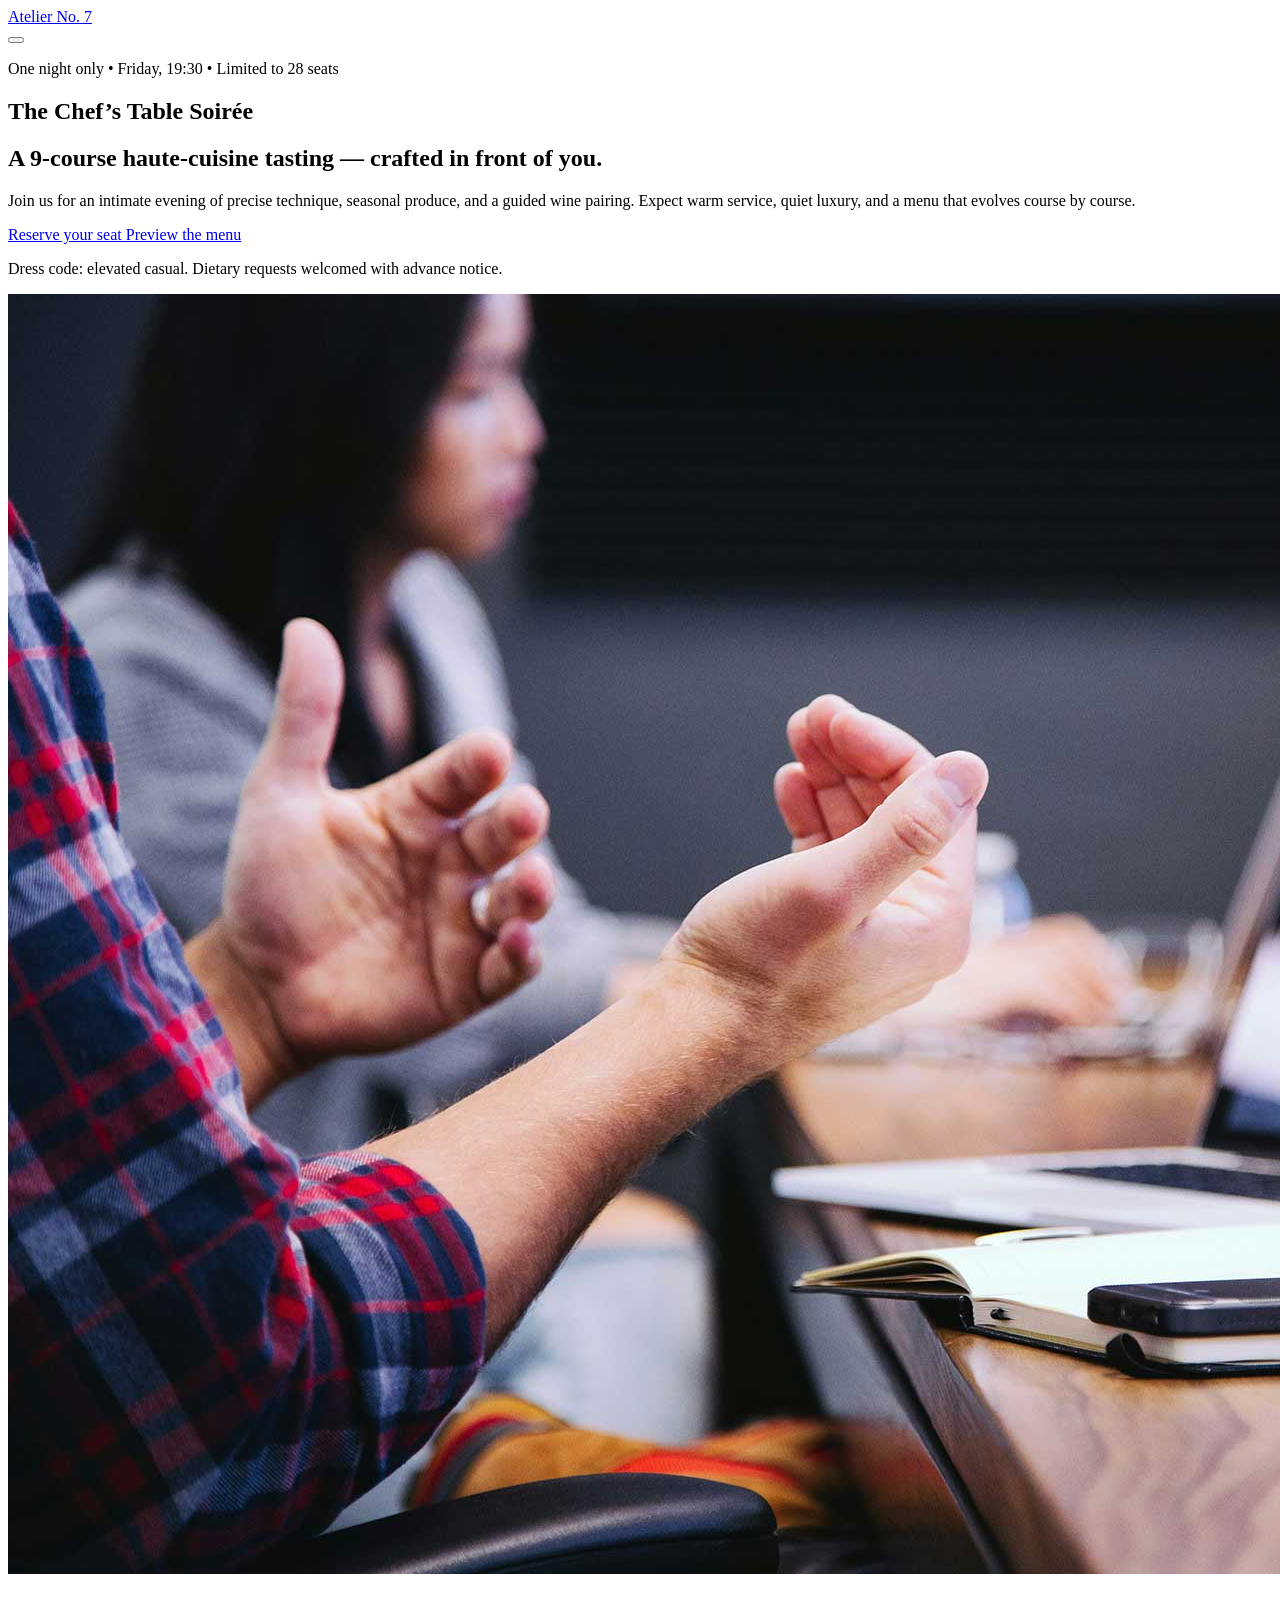
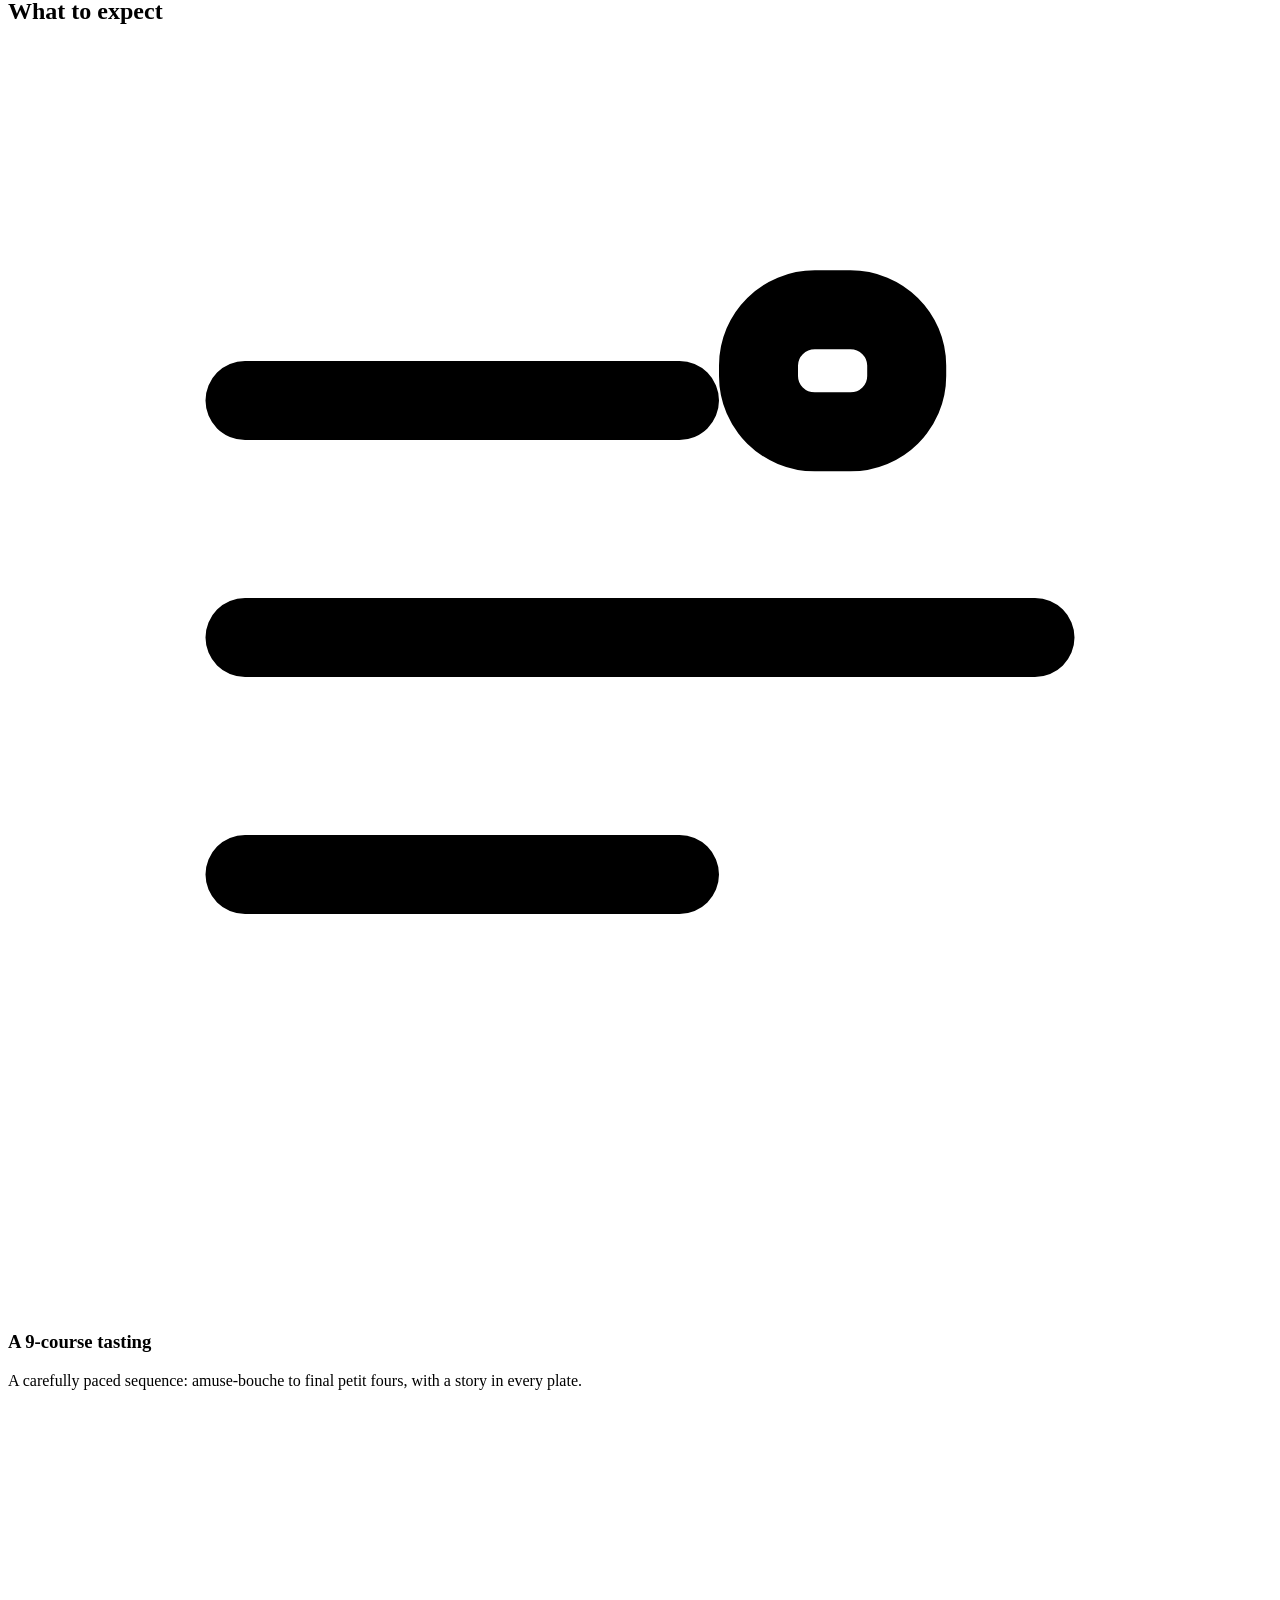
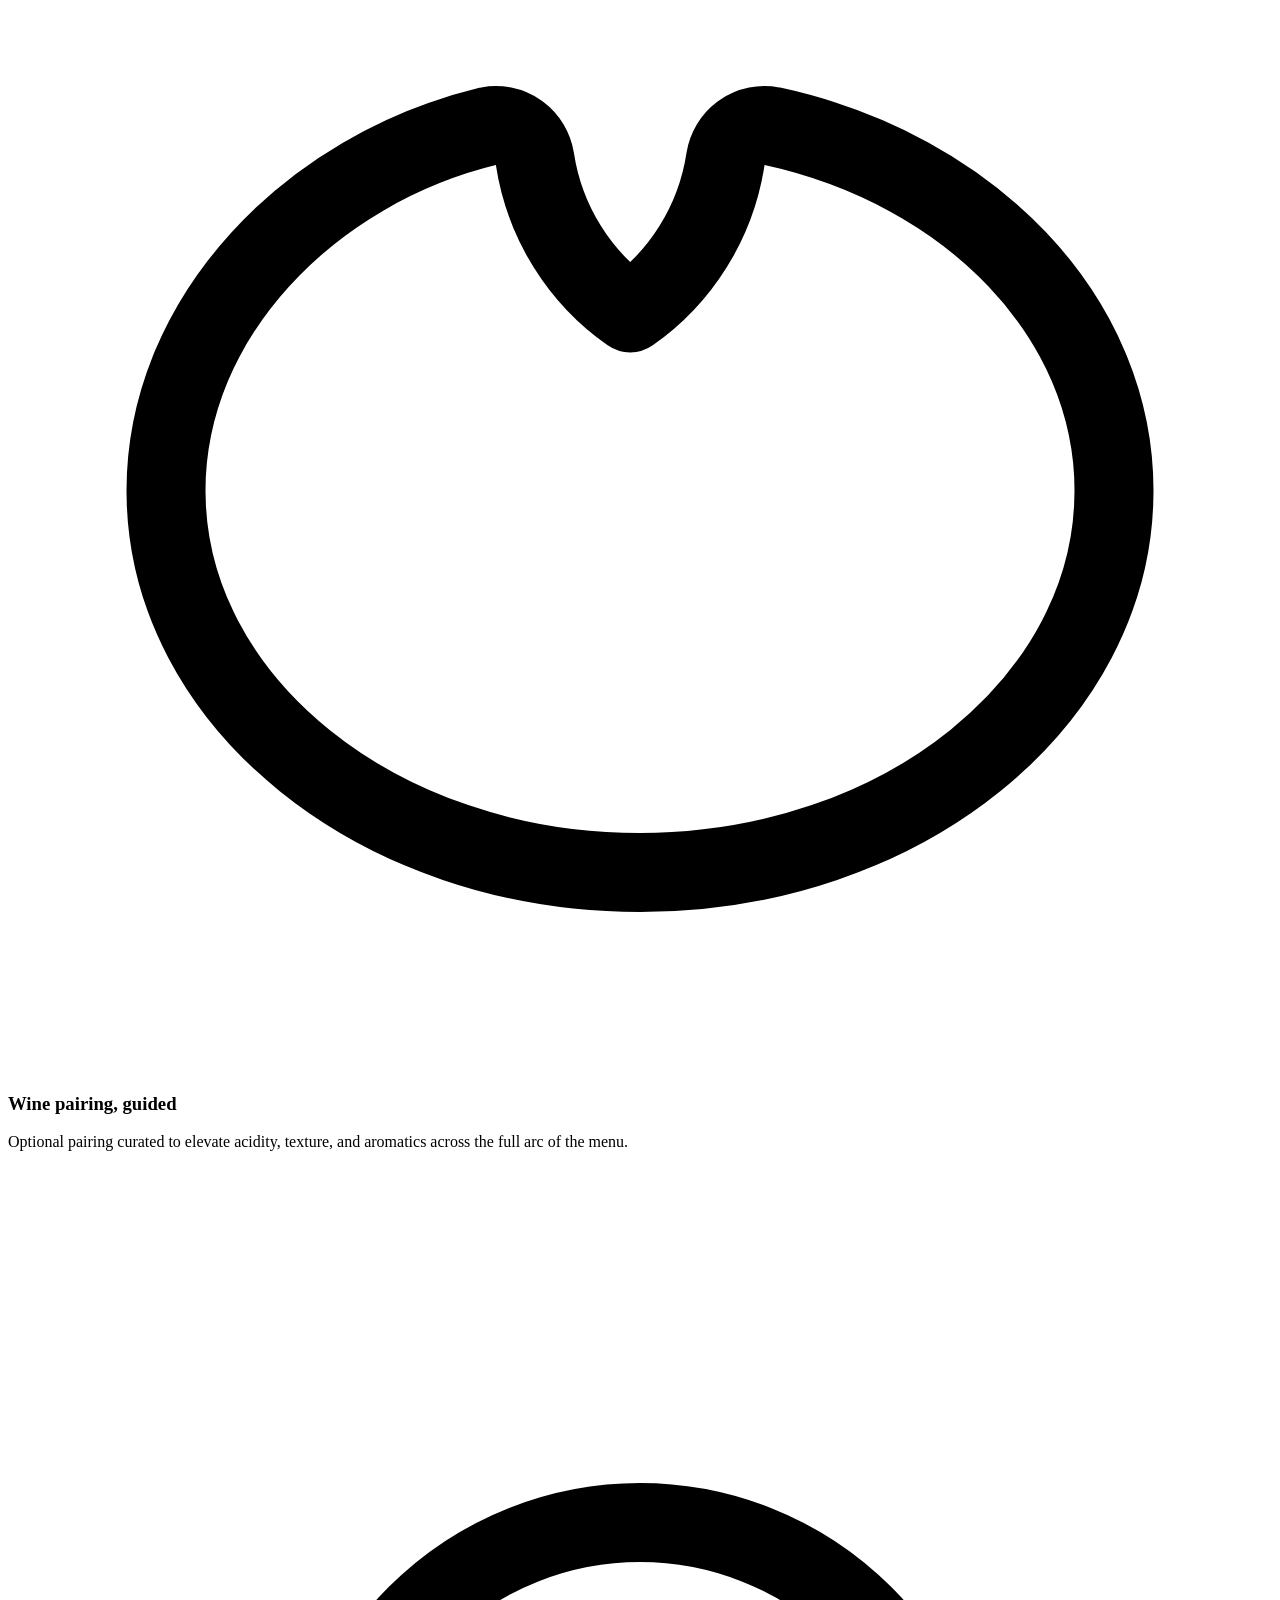
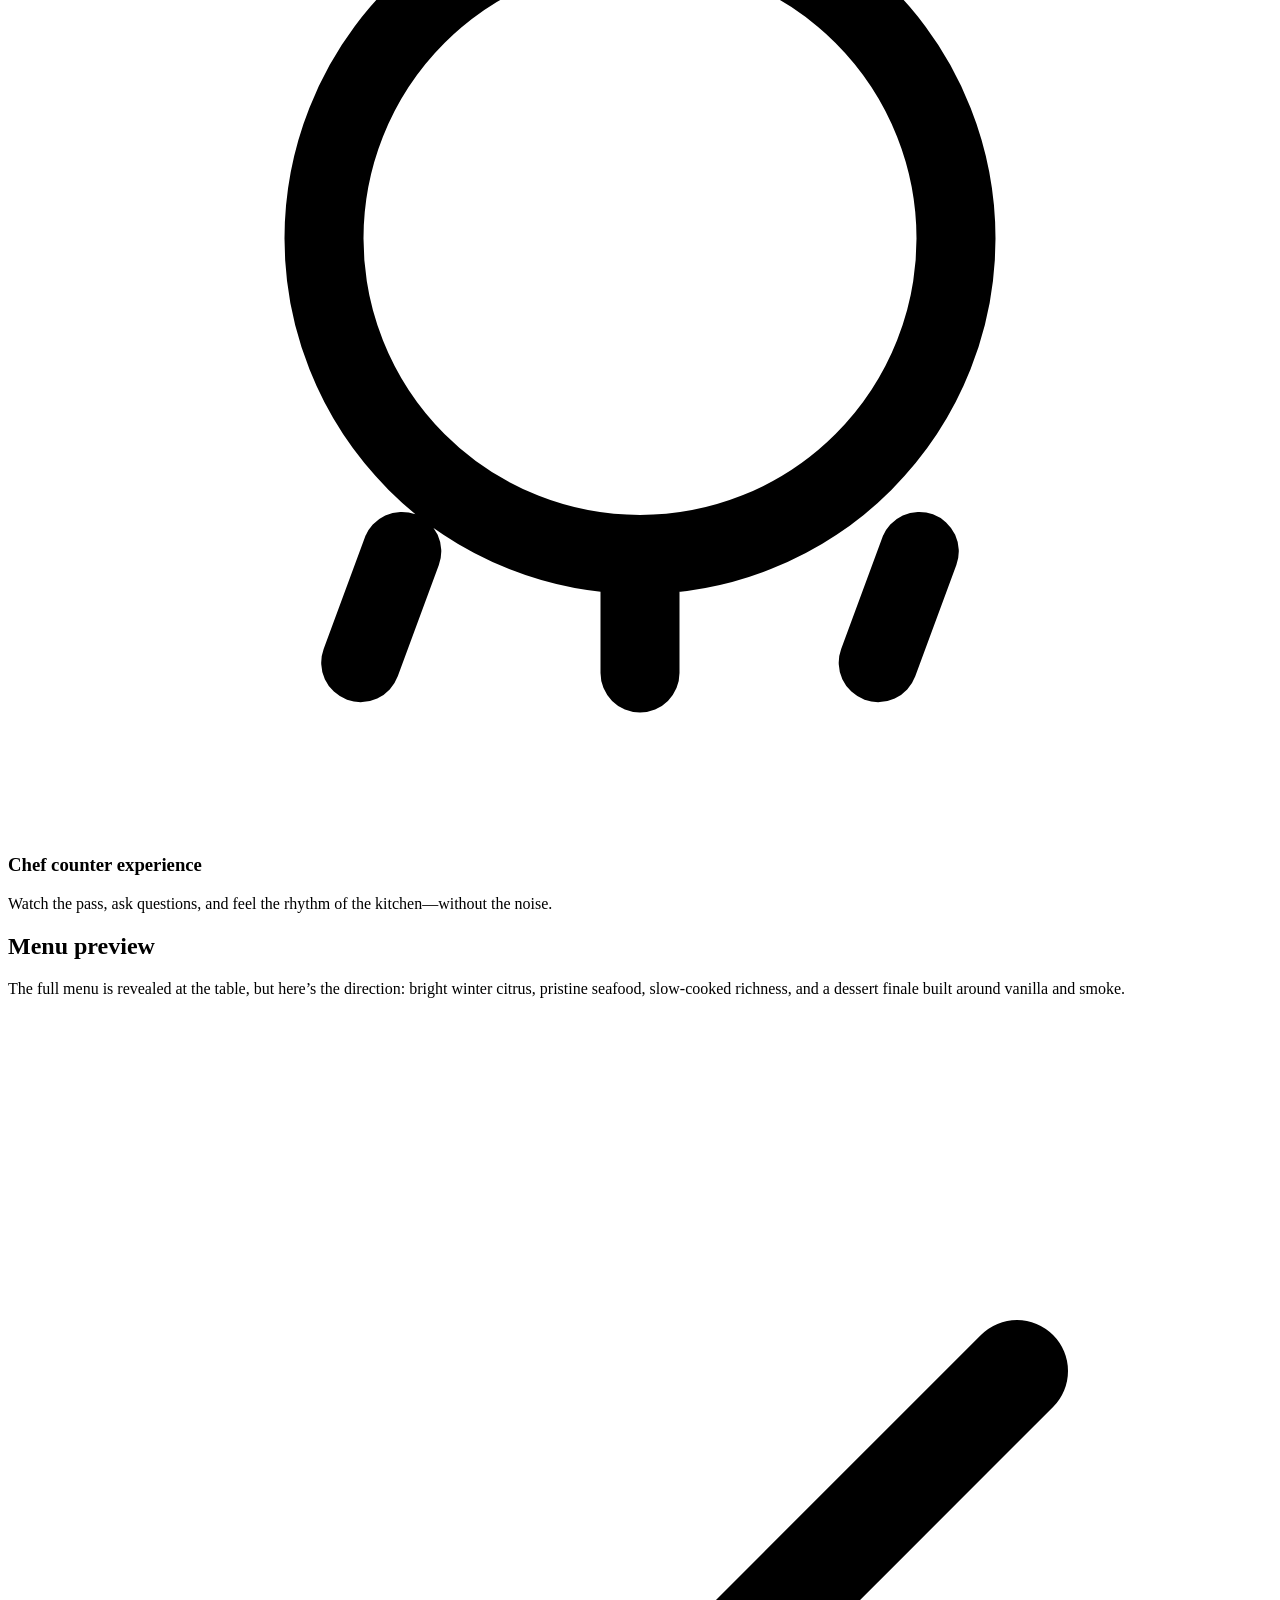
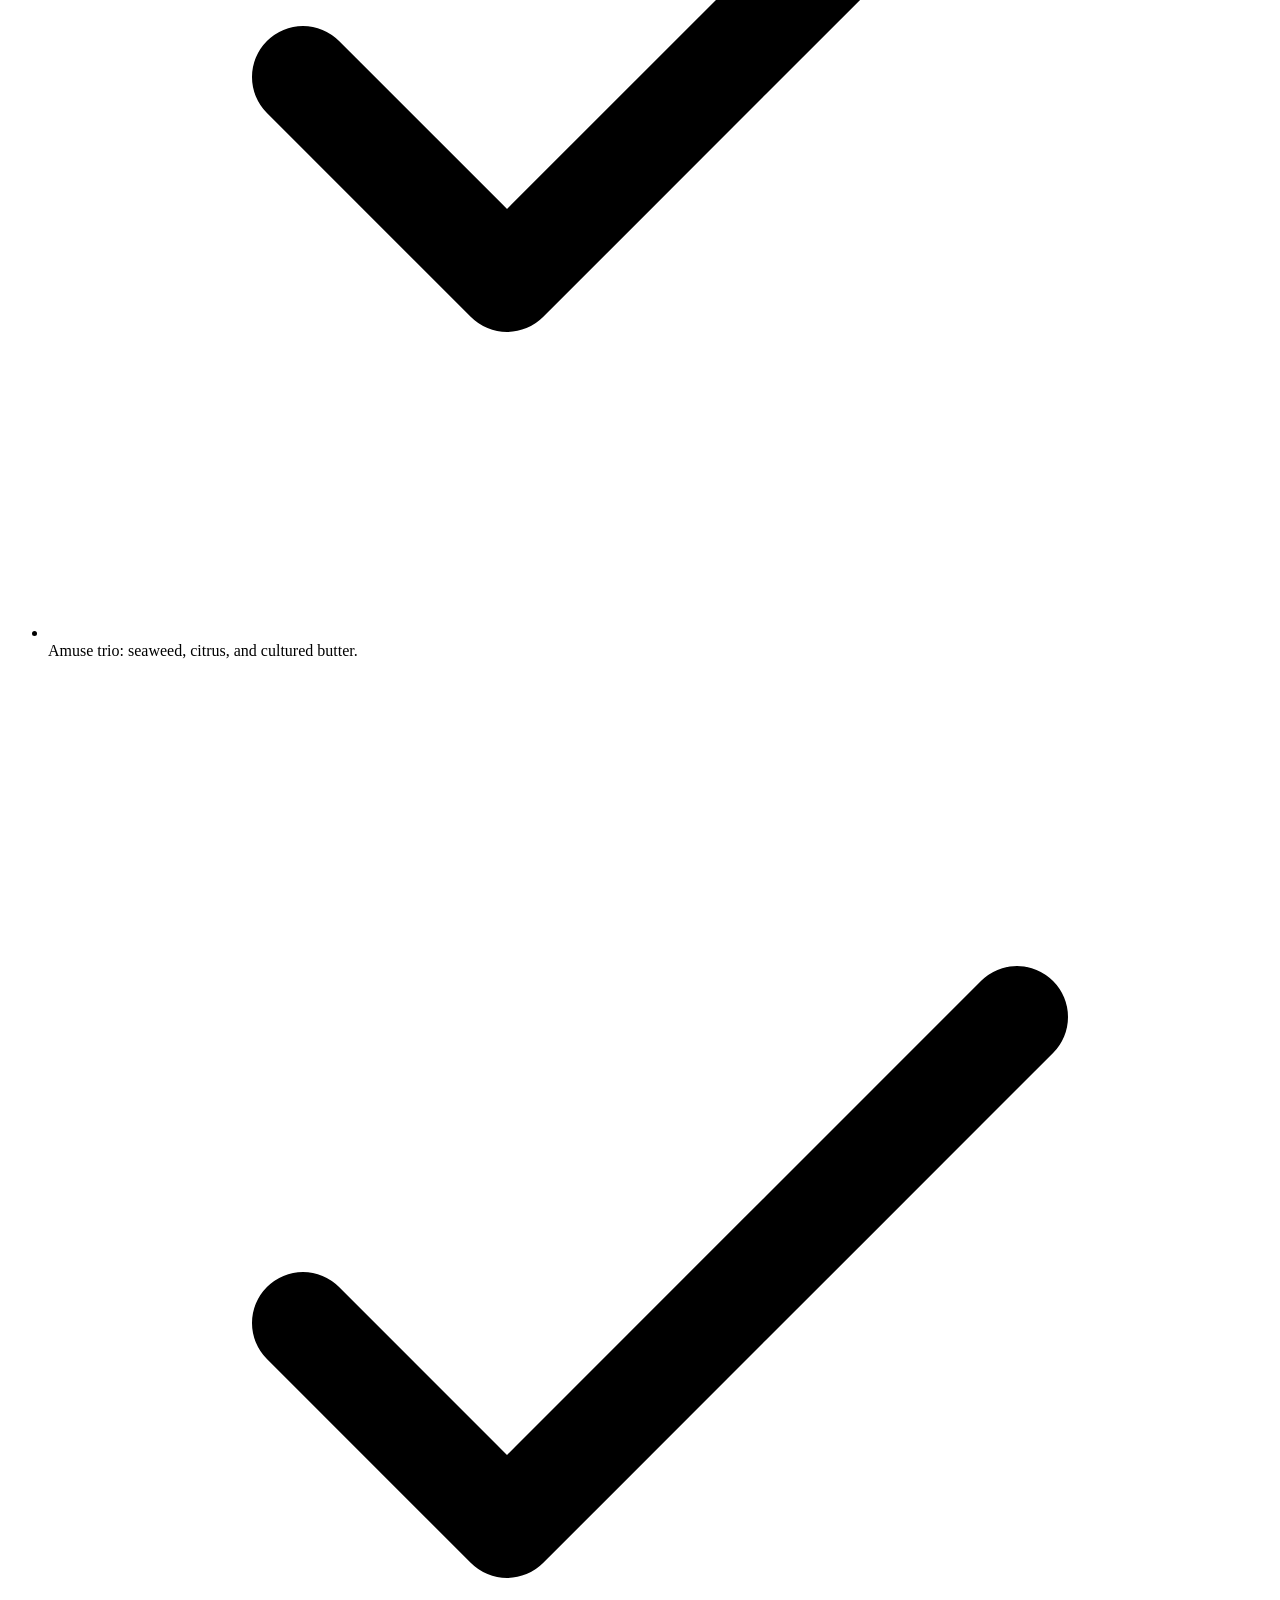
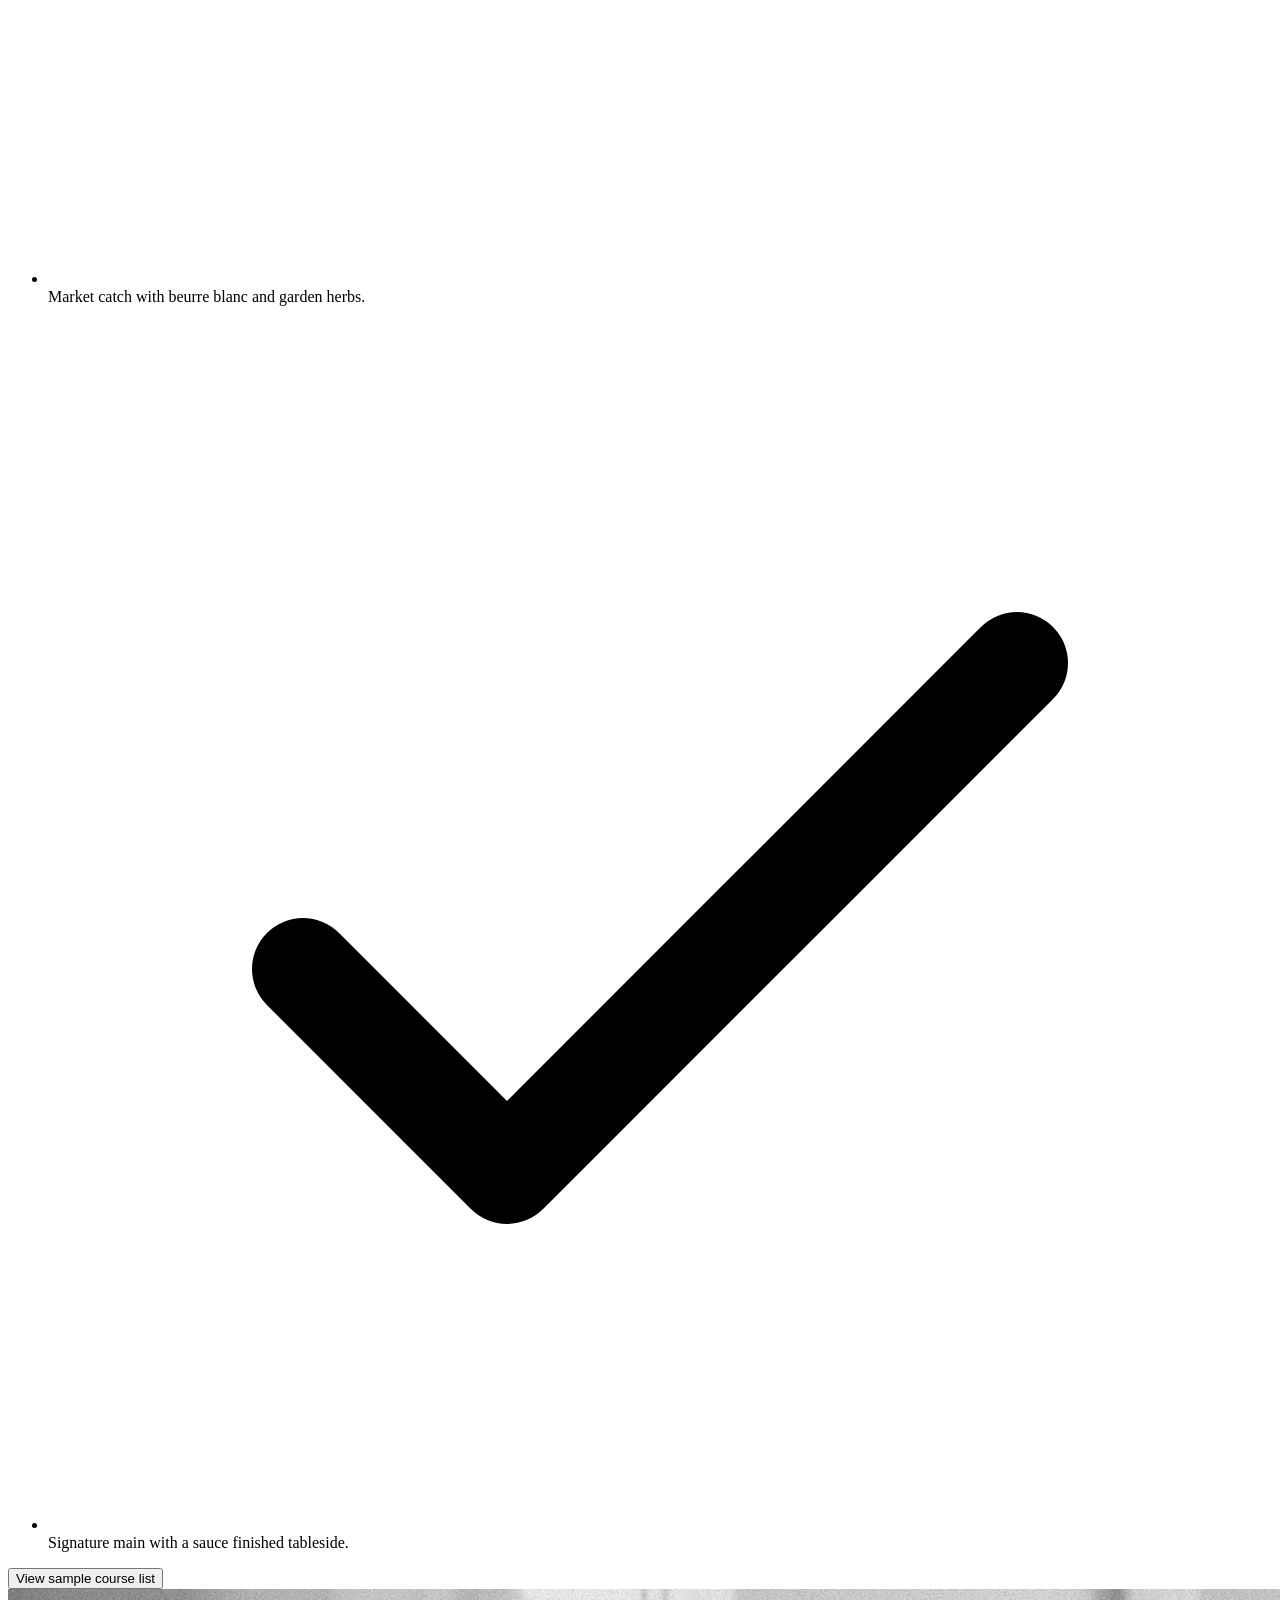
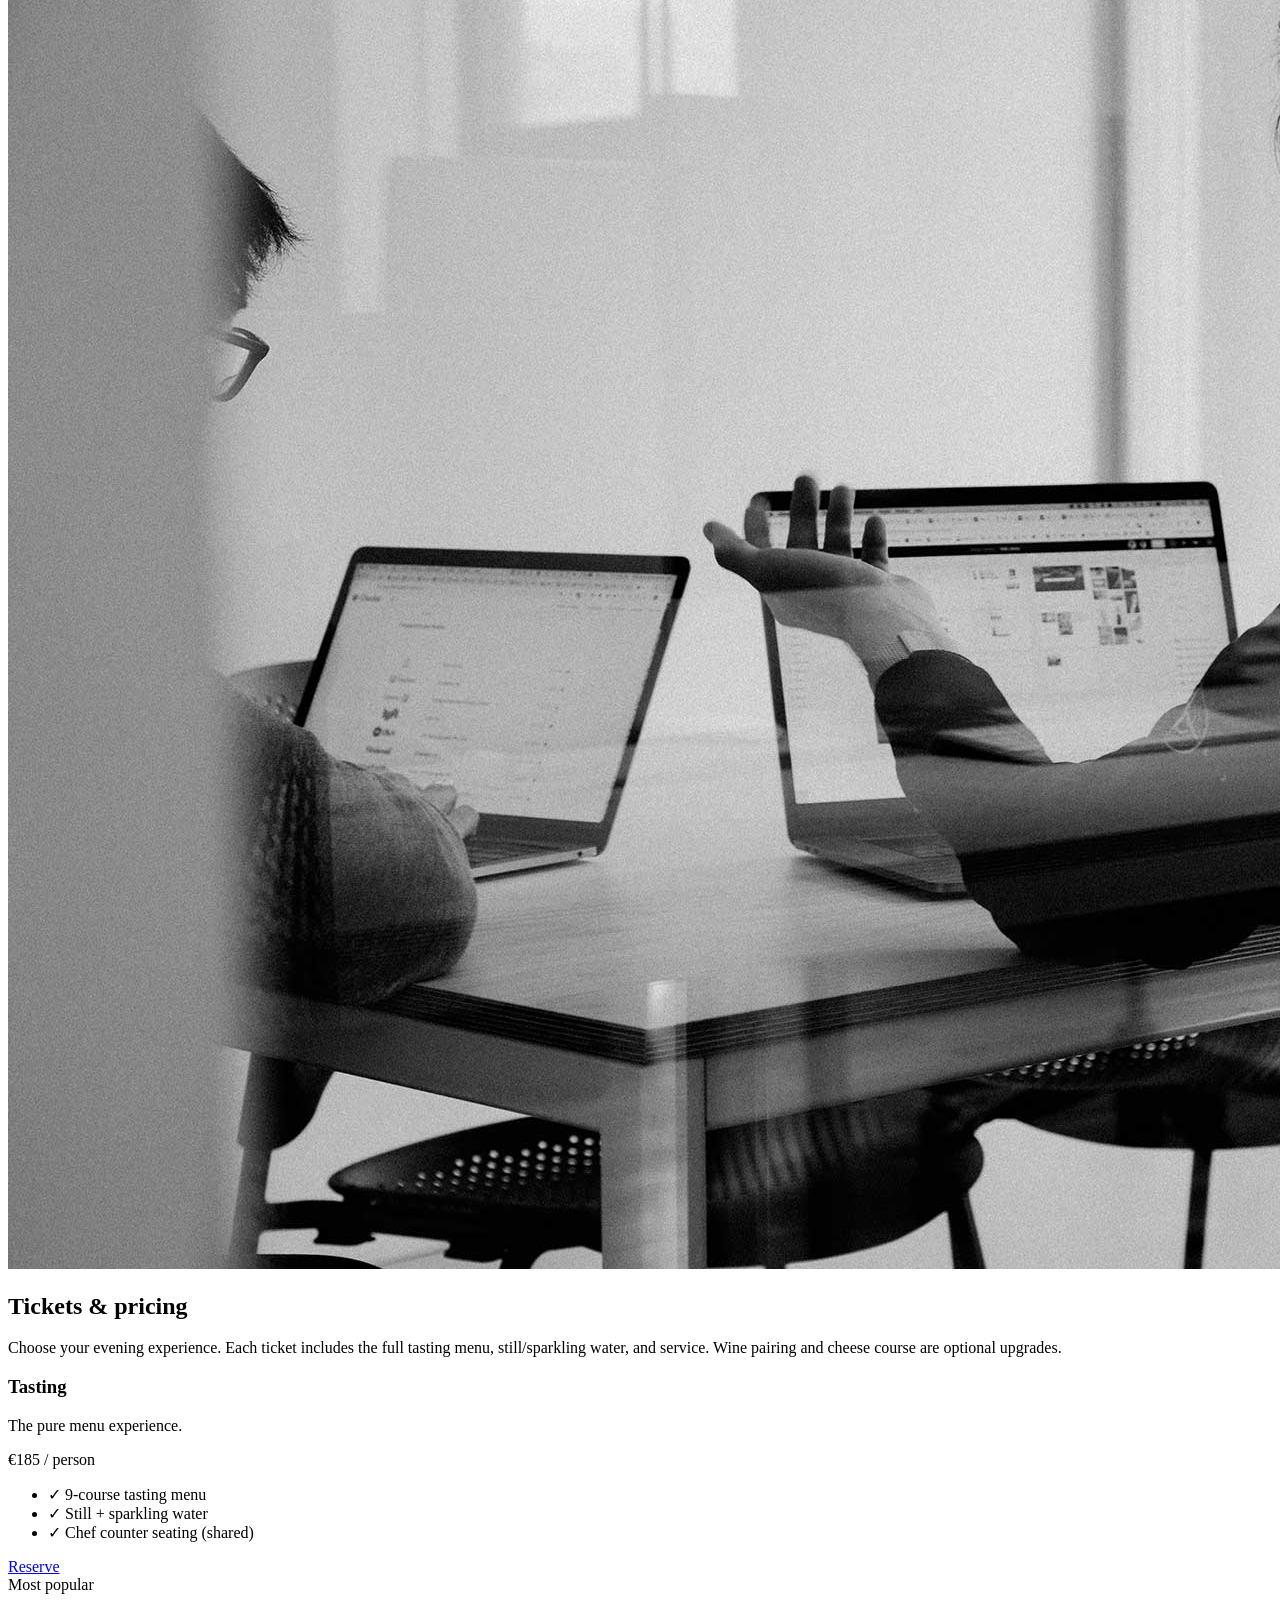
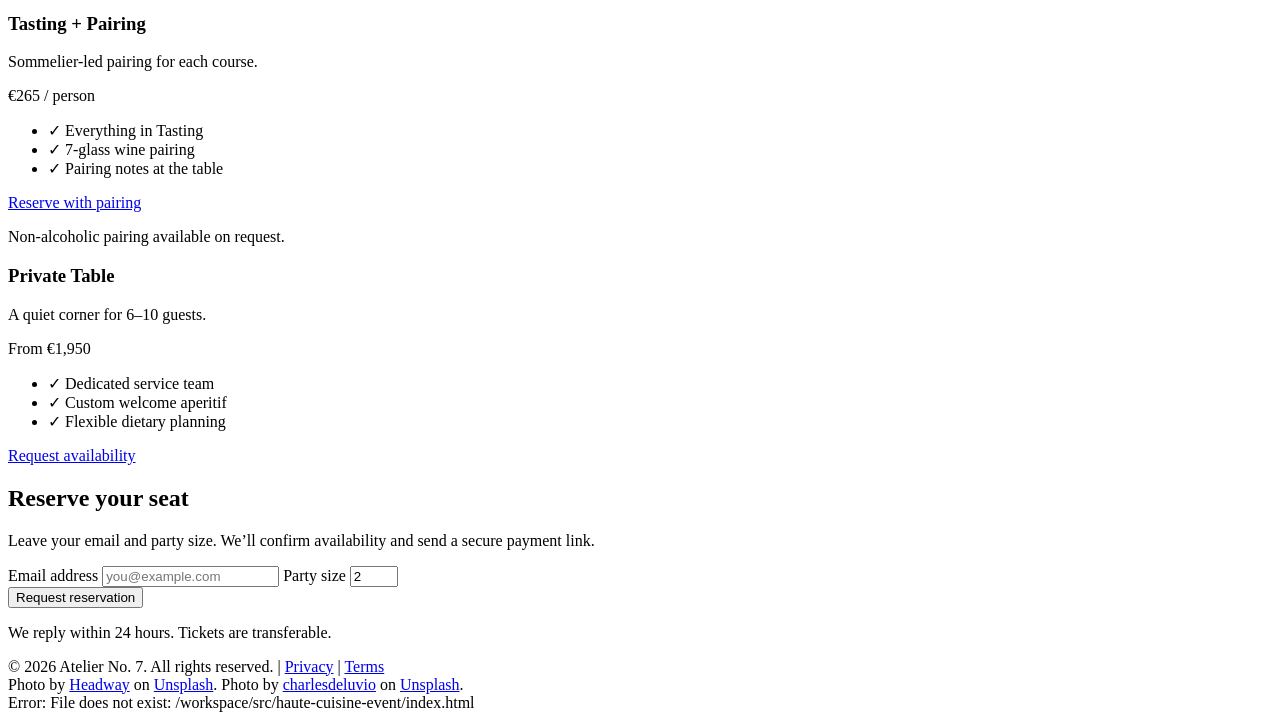
==== commit a89abcb3: "Create haute-cuisine event landing page SiteBuilder user: manuel@kiessling.net Conversation: https:/" ====
--- a/src/haute-cuisine-event/index.html
+++ b/src/haute-cuisine-event/index.html
@@ -1,329 +1,500 @@
-<!DOCTYPE html>
+<!doctype html>
 <html lang="en" class="h-full scroll-smooth">
-    <head>
-        <title>Midnight at Atelier Saffron — Haute-Cuisine Event</title>
-        <meta charset="utf-8" />
-        <meta name="viewport" content="width=device-width, initial-scale=1" />
-        <meta
-            name="description"
-            content="An intimate one-night tasting experience: 7 courses, curated pairings, live plating, and a chef’s counter finale. Limited seats."
+
+  <head>
+    <title>Haute Cuisine Event — The Chef’s Table Soirée</title>
+    <meta charset="utf-8" />
+    <meta name="viewport" content="width=device-width, initial-scale=1" />
+    <meta
+      name="description"
+      content="An intimate haute-cuisine restaurant event: a multi-course tasting menu, wine pairing, and live chef counter experience. Limited seats."
+    />
+
+    <include src="partials/theme-fouc-guard.html"></include>
+
+    <!-- Link to main CSS will be injected here by HtmlWebpackPlugin -->
+  </head>
+
+  <body
+    class="h-full bg-gray-50 dark:bg-gray-900 text-gray-900 dark:text-gray-100 transition-colors duration-200 overflow-x-hidden"
+  >
+    <div class="container mx-auto px-4 py-8 max-w-5xl">
+      <header class="mb-12 flex justify-between items-center">
+        <a
+          href="#top"
+          class="text-xl font-bold text-gray-900 dark:text-white tracking-tight"
+        >
+          Atelier No. 7
+        </a>
+
+        <!-- Theme Toggle Controller -->
+        <div data-controller="theme">
+          <button
+            data-theme-target="toggleButton"
+            data-action="click->theme#toggle"
+            class="px-4 py-2 font-semibold text-sm text-white bg-purple-600 rounded-md shadow-sm
+                       opacity-30 hover:opacity-100
+                       hover:bg-purple-700 focus:outline-none focus:ring-2 focus:ring-offset-2 focus:ring-purple-500
+                       dark:bg-indigo-600 dark:hover:bg-indigo-700 dark:focus:ring-offset-gray-800
+                       cursor-pointer transition-opacity duration-200 ease-in-out"
+          >
+            <!-- Text set by controller -->
+          </button>
+        </div>
+      </header>
+
+      <!-- Hero Section with Effects (adapted from example-page) -->
+      <section
+        id="top"
+        class="relative mb-16 text-center effects-container"
+        data-controller="hero-effects"
+        style="perspective: 1000px"
+      >
+        <div
+          class="relative z-10 py-16 px-6 bg-gradient-to-b from-gray-100 to-gray-200 dark:from-gray-800 dark:to-gray-900 rounded-lg shadow-sm
+                   transition-transform duration-[3000ms] ease-in-out
+                   transform rotate-x-[60deg] origin-top
+                   [.effects-active_&]:[transform:scale(1.03)_rotateX(0deg)]"
+          style="transform-style: preserve-3d"
+        >
+          <p
+            class="inline-flex items-center gap-2 text-sm font-semibold text-gray-700 dark:text-gray-200 mb-6
+                   transition-all duration-[2500ms] ease-in-out [transform:translateZ(120px)] [.effects-active_&]:[transform:translateZ(0px)]"
+          >
+            <span
+              class="px-3 py-1 rounded-full bg-white/70 dark:bg-gray-800/70 ring-1 ring-gray-200 dark:ring-gray-700"
+            >
+              One night only
+            </span>
+            <span class="text-gray-500 dark:text-gray-400">•</span>
+            <span>Friday, 19:30</span>
+            <span class="text-gray-500 dark:text-gray-400">•</span>
+            <span>Limited to 28 seats</span>
+          </p>
+
+          <h2
+            class="text-4xl md:text-5xl font-extrabold mb-2 bg-gradient-to-r from-amber-600 to-rose-700 dark:from-amber-500 dark:to-rose-600 bg-clip-text text-transparent pb-2"
+          >
+            The Chef’s Table Soirée
+          </h2>
+
+          <h1
+            class="text-4xl md:text-5xl font-extrabold mb-6 text-gray-900 dark:text-gray-100 transition-all duration-[2500ms] ease-in-out [transform:translateZ(40px)] [.effects-active_&]:[transform:translateZ(0px)] [.effects-active_&]:[filter:drop-shadow(0_8px_4px_rgb(0_0_0_/_0.2))] dark:[.effects-active_&]:[filter:drop-shadow(0_8px_6px_rgb(0_0_0_/_0.4))]"
+          >
+            A 9-course haute-cuisine tasting — crafted in front of you.
+          </h1>
+
+          <p
+            class="text-lg text-gray-700 dark:text-gray-100 mb-10 max-w-2xl mx-auto leading-relaxed transition-all duration-[2500ms] ease-in-out [transform:translateZ(150px)] [.effects-active_&]:[transform:translateZ(0px)]"
+          >
+            Join us for an intimate evening of precise technique, seasonal produce, and a guided wine pairing.
+            Expect warm service, quiet luxury, and a menu that evolves course by course.
+          </p>
+
+          <div
+            class="flex flex-col sm:flex-row items-center justify-center gap-3 transition-all duration-[2500ms] ease-in-out [transform:translateZ(80px)] [.effects-active_&]:[transform:translateZ(0px)]"
+          >
+            <a
+              href="#reservations"
+              class="inline-block px-8 py-4 font-bold text-lg text-white bg-gradient-to-r from-amber-600 to-rose-700 hover:from-amber-700 hover:to-rose-800 rounded-md shadow-lg focus:outline-none focus:ring-2 focus:ring-offset-2 focus:ring-rose-500 dark:focus:ring-offset-gray-800"
+            >
+              Reserve your seat
+            </a>
+            <a
+              href="#menu"
+              class="inline-block px-8 py-4 font-semibold text-lg text-gray-900 bg-white/70 hover:bg-white rounded-md shadow-sm ring-1 ring-gray-200 focus:outline-none focus:ring-2 focus:ring-offset-2 focus:ring-gray-300 dark:text-gray-100 dark:bg-gray-800/70 dark:hover:bg-gray-800 dark:ring-gray-700 dark:focus:ring-offset-gray-800"
+            >
+              Preview the menu
+            </a>
+          </div>
+
+          <p
+            class="text-sm text-gray-500 dark:text-gray-200 mt-6 drop-shadow transition-all duration-[2500ms] ease-in-out [transform:translateY(100px)] [.effects-active_&]:[transform:translateY(0px)]"
+          >
+            Dress code: elevated casual. Dietary requests welcomed with advance notice.
+          </p>
+        </div>
+      </section>
+
+      <!-- Image Section (reusing existing local images, relative path) -->
+      <section class="mb-16">
+        <img
+          src="../static/images/headway-5QgIuuBxKwM-unsplash_1920x1280.jpg"
+          alt="Hands gesturing over a table — a warm, intimate atmosphere."
+          class="rounded-lg shadow-lg object-cover w-full h-auto max-h-[450px]"
+          loading="lazy"
         />
-
-        <!-- Include FOUC guard script -->
-        <include src="partials/theme-fouc-guard.html"></include>
-
-        <!-- Link to CSS will be injected here by HtmlWebpackPlugin -->
-    </head>
-
-    <body class="h-full bg-gray-50 dark:bg-gray-900 text-gray-900 dark:text-gray-100 transition-colors duration-200">
-        <div class="container mx-auto px-4 py-10 max-w-6xl">
-            <header class="mb-10 flex flex-col gap-6 sm:flex-row sm:justify-between sm:items-center">
-                <div>
-                    <p class="text-sm font-semibold tracking-widest text-gray-600 dark:text-gray-300">ATELIER SAFFRON</p>
-                    <h1 class="text-2xl sm:text-3xl font-extrabold text-gray-900 dark:text-white">Midnight at the Chef’s Table</h1>
+      </section>
+
+      <!-- Highlights / Features -->
+      <section class="mb-16" id="highlights">
+        <h2 class="text-3xl font-bold text-center mb-12 text-gray-800 dark:text-gray-200">
+          What to expect
+        </h2>
+
+        <div class="grid grid-cols-1 md:grid-cols-3 gap-8">
+          <div class="text-center p-6 bg-white dark:bg-gray-800 rounded-lg shadow-sm">
+            <svg
+              class="mx-auto h-12 w-12 text-amber-600 mb-4"
+              xmlns="http://www.w3.org/2000/svg"
+              fill="none"
+              viewBox="0 0 24 24"
+              stroke-width="1.5"
+              stroke="currentColor"
+            >
+              <path
+                stroke-linecap="round"
+                stroke-linejoin="round"
+                d="M14.25 6.087c0-.59.48-1.06 1.07-1.06h.674c.59 0 1.07.47 1.07 1.06v.198c0 .59-.48 1.06-1.07 1.06h-.674c-.59 0-1.07-.47-1.07-1.06v-.198ZM4.5 6.75h8.25m-8.25 4.5h15m-15 4.5h8.25"
+              />
+            </svg>
+            <h3 class="text-xl font-semibold mb-2">A 9-course tasting</h3>
+            <p class="text-gray-600 dark:text-gray-400 text-sm">
+              A carefully paced sequence: amuse-bouche to final petit fours, with a story in every plate.
+            </p>
+          </div>
+
+          <div class="text-center p-6 bg-white dark:bg-gray-800 rounded-lg shadow-sm">
+            <svg
+              class="mx-auto h-12 w-12 text-rose-700 mb-4"
+              xmlns="http://www.w3.org/2000/svg"
+              fill="none"
+              viewBox="0 0 24 24"
+              stroke-width="1.5"
+              stroke="currentColor"
+            >
+              <path
+                stroke-linecap="round"
+                stroke-linejoin="round"
+                d="M12 20.25c4.97 0 9-3.246 9-7.25 0-3.303-2.737-6.105-6.496-6.92a.75.75 0 0 0-.88.62c-.183 1.208-.857 2.262-1.81 2.925-.953-.663-1.627-1.717-1.81-2.925a.75.75 0 0 0-.88-.62C5.737 6.895 3 9.697 3 13c0 4.004 4.03 7.25 9 7.25Z"
+              />
+            </svg>
+            <h3 class="text-xl font-semibold mb-2">Wine pairing, guided</h3>
+            <p class="text-gray-600 dark:text-gray-400 text-sm">
+              Optional pairing curated to elevate acidity, texture, and aromatics across the full arc of the menu.
+            </p>
+          </div>
+
+          <div class="text-center p-6 bg-white dark:bg-gray-800 rounded-lg shadow-sm">
+            <svg
+              class="mx-auto h-12 w-12 text-purple-600 mb-4"
+              xmlns="http://www.w3.org/2000/svg"
+              fill="none"
+              viewBox="0 0 24 24"
+              stroke-width="1.5"
+              stroke="currentColor"
+            >
+              <path
+                stroke-linecap="round"
+                stroke-linejoin="round"
+                d="M12 18.75a6 6 0 1 0 0-12 6 6 0 0 0 0 12Zm0 0v2.25m-5.303-.197.78-2.112m9.046 2.112.78-2.112"
+              />
+            </svg>
+            <h3 class="text-xl font-semibold mb-2">Chef counter experience</h3>
+            <p class="text-gray-600 dark:text-gray-400 text-sm">
+              Watch the pass, ask questions, and feel the rhythm of the kitchen—without the noise.
+            </p>
+          </div>
+        </div>
+      </section>
+
+      <!-- Menu teaser + modal -->
+      <section class="mt-16 mb-16 grid grid-cols-1 md:grid-cols-2 gap-12 items-center" id="menu">
+        <div>
+          <h2 class="text-3xl font-bold mb-4 text-gray-800 dark:text-gray-200">Menu preview</h2>
+          <p class="text-gray-700 dark:text-gray-400 leading-relaxed mb-4">
+            The full menu is revealed at the table, but here’s the direction: bright winter citrus, pristine seafood,
+            slow-cooked richness, and a dessert finale built around vanilla and smoke.
+          </p>
+
+          <ul class="list-none space-y-2 text-gray-700 dark:text-gray-300 mb-6">
+            <li class="flex items-start">
+              <svg
+                class="h-5 w-5 text-green-500 mr-2 shrink-0 mt-1"
+                fill="none"
+                viewBox="0 0 24 24"
+                stroke="currentColor"
+                stroke-width="2"
+              >
+                <path stroke-linecap="round" stroke-linejoin="round" d="M5 13l4 4L19 7" />
+              </svg>
+              <span>Amuse trio: seaweed, citrus, and cultured butter.</span>
+            </li>
+            <li class="flex items-start">
+              <svg
+                class="h-5 w-5 text-green-500 mr-2 shrink-0 mt-1"
+                fill="none"
+                viewBox="0 0 24 24"
+                stroke="currentColor"
+                stroke-width="2"
+              >
+                <path stroke-linecap="round" stroke-linejoin="round" d="M5 13l4 4L19 7" />
+              </svg>
+              <span>Market catch with beurre blanc and garden herbs.</span>
+            </li>
+            <li class="flex items-start">
+              <svg
+                class="h-5 w-5 text-green-500 mr-2 shrink-0 mt-1"
+                fill="none"
+                viewBox="0 0 24 24"
+                stroke="currentColor"
+                stroke-width="2"
+              >
+                <path stroke-linecap="round" stroke-linejoin="round" d="M5 13l4 4L19 7" />
+              </svg>
+              <span>Signature main with a sauce finished tableside.</span>
+            </li>
+          </ul>
+
+          <div data-controller="modal" class="space-y-4 mt-6">
+            <button
+              data-modal-target="button"
+              data-action="click->modal#open"
+              class="inline-block px-6 py-3 font-semibold text-white bg-rose-700 rounded-md shadow-sm hover:bg-rose-800 focus:outline-none focus:ring-2 focus:ring-offset-2 focus:ring-rose-500 dark:focus:ring-offset-gray-800 transition duration-150 ease-in-out cursor-pointer"
+            >
+              View sample course list
+            </button>
+
+            <div
+              data-modal-target="modal"
+              data-action="click->modal#closeBackground"
+              class="fixed inset-0 z-50 grid place-items-center p-4 backdrop-blur-sm backdrop-grayscale-[30%] backdrop-brightness-90 dark:backdrop-brightness-50"
+              style="display: none"
+            >
+              <div
+                class="bg-white dark:bg-gray-800 rounded-lg shadow-xl w-full max-w-md mx-auto overflow-hidden transform transition-all duration-300 ease-in-out"
+              >
+                <div class="p-6">
+                  <h2 class="text-xl font-bold mb-4 text-gray-900 dark:text-gray-100">
+                    Sample course list
+                  </h2>
+                  <p class="mb-4 text-gray-700 dark:text-gray-300 text-sm">
+                    A representative sequence to set expectations. Final ingredients may change based on the day’s best
+                    produce.
+                  </p>
+                  <ol class="list-decimal pl-5 space-y-2 text-sm text-gray-700 dark:text-gray-300 mb-6">
+                    <li>Amuse-bouche trio</li>
+                    <li>Oyster, apple, and fennel</li>
+                    <li>Hand-cut pasta, aged comté, black truffle</li>
+                    <li>Market fish, beurre blanc, herbs</li>
+                    <li>Intermezzo: citrus granité</li>
+                    <li>Duck, caramelized endive, madeira</li>
+                    <li>Cheese course (optional add-on)</li>
+                    <li>Vanilla, smoke, and roasted pear</li>
+                    <li>Petit fours</li>
+                  </ol>
+
+                  <div class="flex justify-end space-x-3">
+                    <button
+                      data-action="click->modal#close"
+                      class="px-4 py-2 text-sm font-medium text-gray-700 bg-white rounded-md border border-gray-300 shadow-sm hover:bg-gray-50 focus:outline-none focus:ring-2 focus:ring-offset-2 focus:ring-indigo-500 dark:bg-gray-700 dark:text-gray-200 dark:border-gray-600 dark:hover:bg-gray-600 dark:focus:ring-offset-gray-800 cursor-pointer"
+                    >
+                      Close
+                    </button>
+                  </div>
                 </div>
-
-                <div class="flex items-center gap-4">
-                    <a
-                        href="#reserve"
-                        class="inline-block px-5 py-2.5 font-semibold text-white bg-gradient-to-r from-indigo-600 to-purple-700 hover:from-indigo-700 hover:to-purple-800 rounded-md shadow-md focus:outline-none focus:ring-2 focus:ring-offset-2 focus:ring-indigo-500 dark:focus:ring-offset-gray-800 transition duration-150 ease-in-out cursor-pointer"
-                    >
-                        Reserve your seat
-                    </a>
-
-                    <!-- Theme Toggle Controller -->
-                    <div data-controller="theme">
-                        <button
-                            data-theme-target="toggleButton"
-                            data-action="click->theme#toggle"
-                            class="px-4 py-2 font-semibold text-sm text-white bg-purple-600 rounded-md shadow-sm hover:bg-purple-700 focus:outline-none focus:ring-2 focus:ring-offset-2 focus:ring-purple-500 dark:bg-indigo-600 dark:hover:bg-indigo-700 dark:focus:ring-offset-gray-800 cursor-pointer"
-                        >
-                            <!-- Text set by controller -->
-                        </button>
-                    </div>
-                </div>
-            </header>
-
-            <main>
-                <!-- Hero Effects (high-end, cinematic) -->
-                <section
-                    class="relative mb-14 text-center effects-container rounded-xl overflow-hidden bg-gradient-to-br from-gray-950 via-indigo-950 to-gray-900"
-                    data-controller="hero-effects"
-                    style="perspective: 1000px;"
-                >
-                    <div class="absolute inset-0 opacity-30">
-                        <div class="absolute -top-24 -left-24 h-72 w-72 rounded-full bg-purple-500 blur-3xl"></div>
-                        <div class="absolute -bottom-24 -right-24 h-72 w-72 rounded-full bg-indigo-500 blur-3xl"></div>
-                    </div>
-
-                    <div class="relative px-6 py-16 sm:py-20 max-w-4xl mx-auto">
-                        <p
-                            class="inline-flex items-center gap-2 px-4 py-2 rounded-full bg-white/10 text-white/90 text-sm font-medium border border-white/15 mb-6 transition-all duration-[1800ms] ease-in-out [transform:translateZ(120px)] [.effects-active_&]:[transform:translateZ(0px)]"
-                        >
-                            <span class="h-2 w-2 rounded-full bg-emerald-400"></span>
-                            One night only • Limited to 32 guests
-                        </p>
-
-                        <h2
-                            class="text-4xl sm:text-5xl font-extrabold text-white leading-tight mb-5 transition-all duration-[2200ms] ease-in-out [transform:translateZ(220px)] [.effects-active_&]:[transform:translateZ(0px)]"
-                        >
-                            A 7-course haute-cuisine journey.
-                            <span class="block bg-gradient-to-r from-indigo-200 via-purple-200 to-amber-200 bg-clip-text text-transparent">
-                                Served at midnight.
-                            </span>
-                        </h2>
-
-                        <p
-                            class="text-lg text-white/85 mb-10 max-w-2xl mx-auto leading-relaxed transition-all duration-[2500ms] ease-in-out [transform:translateZ(150px)] [.effects-active_&]:[transform:translateZ(0px)]"
-                        >
-                            Join Executive Chef Élise Marceau for an intimate chef’s-counter event featuring live plating, signature sauces,
-                            and a finale built in front of you. Pairings curated by our sommelier.
-                        </p>
-
-                        <div
-                            class="flex flex-col sm:flex-row gap-3 justify-center items-center transition-all duration-[2600ms] ease-in-out [transform:translateZ(180px)] [.effects-active_&]:[transform:translateZ(0px)]"
-                        >
-                            <a
-                                href="#reserve"
-                                class="inline-block px-6 py-3 font-bold text-gray-900 bg-gradient-to-r from-amber-200 to-amber-400 hover:from-amber-200 hover:to-amber-500 rounded-md shadow-md focus:outline-none focus:ring-2 focus:ring-offset-2 focus:ring-amber-200 dark:focus:ring-offset-gray-900 transition duration-150 ease-in-out cursor-pointer"
-                            >
-                                Get tickets
-                            </a>
-                            <a
-                                href="#menu"
-                                class="inline-block px-6 py-3 font-semibold text-white bg-white/10 hover:bg-white/15 rounded-md border border-white/15 focus:outline-none focus:ring-2 focus:ring-offset-2 focus:ring-white/40 dark:focus:ring-offset-gray-900 transition duration-150 ease-in-out cursor-pointer"
-                            >
-                                Preview the courses
-                            </a>
-                        </div>
-
-                        <dl class="mt-10 grid grid-cols-1 sm:grid-cols-3 gap-4 text-left">
-                            <div class="rounded-lg border border-white/10 bg-white/5 p-5">
-                                <dt class="text-sm text-white/70">Date</dt>
-                                <dd class="text-lg font-semibold text-white">Sat • 14 Sep • 23:30</dd>
-                            </div>
-                            <div class="rounded-lg border border-white/10 bg-white/5 p-5">
-                                <dt class="text-sm text-white/70">Location</dt>
-                                <dd class="text-lg font-semibold text-white">Atelier Saffron, River District</dd>
-                            </div>
-                            <div class="rounded-lg border border-white/10 bg-white/5 p-5">
-                                <dt class="text-sm text-white/70">Seating</dt>
-                                <dd class="text-lg font-semibold text-white">Chef’s counter + candlelit tables</dd>
-                            </div>
-                        </dl>
-                    </div>
-                </section>
-
-                <!-- Credibility / Highlights -->
-                <section class="mb-16">
-                    <div class="grid grid-cols-1 md:grid-cols-3 gap-6">
-                        <div class="bg-white dark:bg-gray-800 rounded-lg shadow-sm border border-gray-200 dark:border-gray-700 p-6">
-                            <div class="flex items-start gap-4">
-                                <div class="mt-1">
-                                    <svg class="w-6 h-6 text-indigo-600 dark:text-indigo-400" xmlns="http://www.w3.org/2000/svg" fill="none" viewBox="0 0 24 24" stroke-width="1.5" stroke="currentColor">
-                                        <path stroke-linecap="round" stroke-linejoin="round" d="M12 6v6l4 2" />
-                                        <path stroke-linecap="round" stroke-linejoin="round" d="M21 12a9 9 0 1 1-18 0 9 9 0 0 1 18 0Z" />
-                                    </svg>
-                                </div>
-                                <div>
-                                    <h3 class="text-lg font-semibold text-gray-900 dark:text-white">Cinematic timing</h3>
-                                    <p class="mt-1 text-gray-600 dark:text-gray-300 leading-relaxed">
-                                        A late-night service designed for drama: smoke, flame, and finish-at-the-table moments.
-                                    </p>
-                                </div>
-                            </div>
-                        </div>
-
-                        <div class="bg-white dark:bg-gray-800 rounded-lg shadow-sm border border-gray-200 dark:border-gray-700 p-6">
-                            <div class="flex items-start gap-4">
-                                <div class="mt-1">
-                                    <svg class="w-6 h-6 text-purple-600 dark:text-purple-400" xmlns="http://www.w3.org/2000/svg" fill="none" viewBox="0 0 24 24" stroke-width="1.5" stroke="currentColor">
-                                        <path stroke-linecap="round" stroke-linejoin="round" d="M12 21a9 9 0 1 0-9-9c0 2.633 1.13 4.999 2.93 6.63" />
-                                        <path stroke-linecap="round" stroke-linejoin="round" d="M12 8.25c.966 0 1.75.784 1.75 1.75S12.966 11.75 12 11.75 10.25 10.966 10.25 10 11.034 8.25 12 8.25Z" />
-                                        <path stroke-linecap="round" stroke-linejoin="round" d="M12 12.75v3" />
-                                    </svg>
-                                </div>
-                                <div>
-                                    <h3 class="text-lg font-semibold text-gray-900 dark:text-white">Curated pairings</h3>
-                                    <p class="mt-1 text-gray-600 dark:text-gray-300 leading-relaxed">
-                                        Optional wine pairing or zero-proof pairing with house-made ferments and botanicals.
-                                    </p>
-                                </div>
-                            </div>
-                        </div>
-
-                        <div class="bg-white dark:bg-gray-800 rounded-lg shadow-sm border border-gray-200 dark:border-gray-700 p-6">
-                            <div class="flex items-start gap-4">
-                                <div class="mt-1">
-                                    <svg class="w-6 h-6 text-amber-600 dark:text-amber-400" xmlns="http://www.w3.org/2000/svg" fill="none" viewBox="0 0 24 24" stroke-width="1.5" stroke="currentColor">
-                                        <path stroke-linecap="round" stroke-linejoin="round" d="M12 3 4.5 9v12H19.5V9L12 3Z" />
-                                        <path stroke-linecap="round" stroke-linejoin="round" d="M9 21v-8h6v8" />
-                                    </svg>
-                                </div>
-                                <div>
-                                    <h3 class="text-lg font-semibold text-gray-900 dark:text-white">Intimate seats</h3>
-                                    <p class="mt-1 text-gray-600 dark:text-gray-300 leading-relaxed">
-                                        32 seats only. Expect attentive pacing, conversation, and a view of every plate.
-                                    </p>
-                                </div>
-                            </div>
-                        </div>
-                    </div>
-                </section>
-
-                <!-- Menu Preview -->
-                <section class="mb-16" id="menu">
-                    <div class="flex flex-col gap-4 md:flex-row md:justify-between md:items-end mb-6">
-                        <div>
-                            <h2 class="text-3xl font-bold text-gray-900 dark:text-white">Menu preview</h2>
-                            <p class="mt-2 text-gray-600 dark:text-gray-300 max-w-2xl">
-                                Ingredients are seasonal and local; courses may shift slightly based on the market. Dietary accommodations are
-                                available with 72 hours’ notice.
-                            </p>
-                        </div>
-                        <a href="#reserve" class="text-indigo-700 dark:text-indigo-300 font-semibold hover:underline">Reserve now →</a>
-                    </div>
-
-                    <div class="grid grid-cols-1 lg:grid-cols-2 gap-6">
-                        <ol class="space-y-4">
-                            <li class="bg-white dark:bg-gray-800 rounded-lg shadow-sm border border-gray-200 dark:border-gray-700 p-6">
-                                <div class="flex items-baseline justify-between gap-4">
-                                    <h3 class="text-lg font-semibold">1. Amuse • Oyster & yuzu kosho</h3>
-                                    <span class="text-sm text-gray-500 dark:text-gray-400">cold</span>
-                                </div>
-                                <p class="mt-1 text-gray-600 dark:text-gray-300">Citrus-laced brine, cucumber ribbon, sea lettuce.</p>
-                            </li>
-                            <li class="bg-white dark:bg-gray-800 rounded-lg shadow-sm border border-gray-200 dark:border-gray-700 p-6">
-                                <div class="flex items-baseline justify-between gap-4">
-                                    <h3 class="text-lg font-semibold">2. Scallop • browned butter dashi</h3>
-                                    <span class="text-sm text-gray-500 dark:text-gray-400">warm</span>
-                                </div>
-                                <p class="mt-1 text-gray-600 dark:text-gray-300">Seared diver scallop, smoked kombu, trout roe.</p>
-                            </li>
-                            <li class="bg-white dark:bg-gray-800 rounded-lg shadow-sm border border-gray-200 dark:border-gray-700 p-6">
-                                <div class="flex items-baseline justify-between gap-4">
-                                    <h3 class="text-lg font-semibold">3. Garden • charred leek & saffron</h3>
-                                    <span class="text-sm text-gray-500 dark:text-gray-400">vegetable</span>
-                                </div>
-                                <p class="mt-1 text-gray-600 dark:text-gray-300">Coal-roasted leek, lemon confit, saffron sabayon.</p>
-                            </li>
-                            <li class="bg-white dark:bg-gray-800 rounded-lg shadow-sm border border-gray-200 dark:border-gray-700 p-6">
-                                <div class="flex items-baseline justify-between gap-4">
-                                    <h3 class="text-lg font-semibold">4. Fish • turbot, sauce vin jaune</h3>
-                                    <span class="text-sm text-gray-500 dark:text-gray-400">classic</span>
-                                </div>
-                                <p class="mt-1 text-gray-600 dark:text-gray-300">Slow-poached turbot, forest mushrooms, hazelnut.</p>
-                            </li>
-                        </ol>
-
-                        <ol class="space-y-4" start="5">
-                            <li class="bg-white dark:bg-gray-800 rounded-lg shadow-sm border border-gray-200 dark:border-gray-700 p-6">
-                                <div class="flex items-baseline justify-between gap-4">
-                                    <h3 class="text-lg font-semibold">5. Main • duck, black cherry & cocoa</h3>
-                                    <span class="text-sm text-gray-500 dark:text-gray-400">signature</span>
-                                </div>
-                                <p class="mt-1 text-gray-600 dark:text-gray-300">Dry-aged duck, cherry lacquer, cocoa nib jus.</p>
-                            </li>
-                            <li class="bg-white dark:bg-gray-800 rounded-lg shadow-sm border border-gray-200 dark:border-gray-700 p-6">
-                                <div class="flex items-baseline justify-between gap-4">
-                                    <h3 class="text-lg font-semibold">6. Pre-dessert • mezcal grapefruit granite</h3>
-                                    <span class="text-sm text-gray-500 dark:text-gray-400">palate reset</span>
-                                </div>
-                                <p class="mt-1 text-gray-600 dark:text-gray-300">Salted grapefruit, smoked citrus, herbs.</p>
-                            </li>
-                            <li class="bg-white dark:bg-gray-800 rounded-lg shadow-sm border border-gray-200 dark:border-gray-700 p-6">
-                                <div class="flex items-baseline justify-between gap-4">
-                                    <h3 class="text-lg font-semibold">7. Finale • chocolate, olive oil & sea salt</h3>
-                                    <span class="text-sm text-gray-500 dark:text-gray-400">built live</span>
-                                </div>
-                                <p class="mt-1 text-gray-600 dark:text-gray-300">Table-side ganache pour, olive oil gelato, flaky salt.</p>
-                            </li>
-                            <li class="bg-white dark:bg-gray-800 rounded-lg shadow-sm border border-gray-200 dark:border-gray-700 p-6">
-                                <h3 class="text-lg font-semibold">Pairings</h3>
-                                <p class="mt-1 text-gray-600 dark:text-gray-300">
-                                    Add a curated pairing at checkout: <span class="font-semibold">Wine</span> or <span class="font-semibold">Zero-proof</span>.
-                                    Both include a welcome aperitif.
-                                </p>
-                            </li>
-                        </ol>
-                    </div>
-                </section>
-
-                <!-- Reserve / Email capture -->
-                <section class="mb-16 py-12 bg-indigo-600 dark:bg-indigo-800 rounded-lg text-center text-white" id="reserve">
-                    <div class="container mx-auto px-6 max-w-2xl">
-                        <h2 class="text-3xl font-bold mb-4">Reserve your seat</h2>
-                        <p class="mb-6 text-indigo-100 dark:text-indigo-200">
-                            Tickets are released in small batches. Leave your email and we’ll send the booking link and seating options.
-                        </p>
-                        <form class="flex flex-col sm:flex-row gap-3 max-w-xl mx-auto">
-                            <label for="reserve-email" class="sr-only">Email address</label>
-                            <input
-                                type="email"
-                                name="reserve-email"
-                                id="reserve-email"
-                                class="flex-grow px-4 py-3 border border-indigo-400 dark:border-indigo-600 rounded-md shadow-sm focus:ring-white focus:border-white sm:text-sm text-gray-900"
-                                placeholder="you@example.com"
-                                autocomplete="email"
-                            />
-                            <button
-                                type="submit"
-                                class="px-6 py-3 font-semibold text-indigo-700 bg-white rounded-md shadow-md hover:bg-indigo-50 focus:outline-none focus:ring-2 focus:ring-offset-2 focus:ring-white focus:ring-offset-indigo-700 dark:bg-indigo-100 dark:text-indigo-900 dark:hover:bg-indigo-200 transition duration-150 ease-in-out cursor-pointer"
-                            >
-                                Notify me
-                            </button>
-                        </form>
-
-                        <p class="mt-5 text-sm text-indigo-100/90">
-                            By submitting, you agree to receive event updates. No spam. Unsubscribe anytime.
-                        </p>
-                    </div>
-                </section>
-
-                <!-- FAQ -->
-                <section class="mb-10">
-                    <h2 class="text-3xl font-bold text-gray-900 dark:text-white mb-6">Questions</h2>
-                    <div class="grid grid-cols-1 md:grid-cols-2 gap-6">
-                        <div class="bg-white dark:bg-gray-800 rounded-lg shadow-sm border border-gray-200 dark:border-gray-700 p-6">
-                            <h3 class="font-semibold">Dress code?</h3>
-                            <p class="mt-2 text-gray-600 dark:text-gray-300">Smart casual. Bring a layer—our wine room runs cool.</p>
-                        </div>
-                        <div class="bg-white dark:bg-gray-800 rounded-lg shadow-sm border border-gray-200 dark:border-gray-700 p-6">
-                            <h3 class="font-semibold">Dietary restrictions?</h3>
-                            <p class="mt-2 text-gray-600 dark:text-gray-300">
-                                Yes. We can accommodate vegetarian and gluten-free requests with 72 hours’ notice.
-                            </p>
-                        </div>
-                        <div class="bg-white dark:bg-gray-800 rounded-lg shadow-sm border border-gray-200 dark:border-gray-700 p-6">
-                            <h3 class="font-semibold">How long is the experience?</h3>
-                            <p class="mt-2 text-gray-600 dark:text-gray-300">Approx. 2 hours 30 minutes, including pairings.</p>
-                        </div>
-                        <div class="bg-white dark:bg-gray-800 rounded-lg shadow-sm border border-gray-200 dark:border-gray-700 p-6">
-                            <h3 class="font-semibold">Is this an actual ticket purchase?</h3>
-                            <p class="mt-2 text-gray-600 dark:text-gray-300">
-                                This page collects interest. We’ll email a secure booking link when your batch opens.
-                            </p>
-                        </div>
-                    </div>
-                </section>
-            </main>
-
-            <footer class="pt-8 border-t border-gray-200 dark:border-gray-800 text-sm text-gray-600 dark:text-gray-400">
-                <div class="flex flex-col gap-2 sm:flex-row sm:justify-between sm:items-center">
-                    <p>© <span id="year">2026</span> Atelier Saffron. All rights reserved.</p>
-                    <p>
-                        Contact:
-                        <a class="text-indigo-700 dark:text-indigo-300 hover:underline" href="mailto:reservations@ateliersaffron.example">
-                            reservations@ateliersaffron.example
-                        </a>
-                    </p>
-                </div>
-            </footer>
-        </div>
-
-        <script>
-            document.getElementById("year")?.replaceChildren(String(new Date().getFullYear()));
-        </script>
-    </body>
+              </div>
+            </div>
+          </div>
+        </div>
+
+        <div>
+          <img
+            src="../static/images/charlesdeluvio-Lks7vei-eAg-unsplash_1920x1280.jpg"
+            alt="A refined dining setting with guests in conversation."
+            class="rounded-lg shadow-lg object-cover w-full h-auto max-h-[450px]"
+            loading="lazy"
+          />
+        </div>
+      </section>
+
+      <!-- Pricing / Reservations -->
+      <section class="mb-16" id="pricing">
+        <div class="text-center mb-10">
+          <h2 class="text-3xl font-bold text-gray-800 dark:text-gray-200">Tickets & pricing</h2>
+          <p class="mt-3 text-gray-700 dark:text-gray-400 max-w-2xl mx-auto">
+            Choose your evening experience. Each ticket includes the full tasting menu, still/sparkling water, and
+            service. Wine pairing and cheese course are optional upgrades.
+          </p>
+        </div>
+
+        <div class="grid grid-cols-1 md:grid-cols-3 gap-6 items-stretch">
+          <!-- Tier 1 -->
+          <div class="p-6 bg-white dark:bg-gray-800 rounded-lg shadow-sm ring-1 ring-gray-200 dark:ring-gray-700">
+            <h3 class="text-xl font-semibold">Tasting</h3>
+            <p class="mt-1 text-sm text-gray-600 dark:text-gray-400">The pure menu experience.</p>
+
+            <p class="mt-6">
+              <span class="text-4xl font-extrabold">€185</span>
+              <span class="text-gray-600 dark:text-gray-400">/ person</span>
+            </p>
+
+            <ul class="mt-6 space-y-2 text-sm text-gray-700 dark:text-gray-300">
+              <li class="flex items-start">
+                <span class="mr-2 text-green-600">✓</span>
+                9-course tasting menu
+              </li>
+              <li class="flex items-start">
+                <span class="mr-2 text-green-600">✓</span>
+                Still + sparkling water
+              </li>
+              <li class="flex items-start">
+                <span class="mr-2 text-green-600">✓</span>
+                Chef counter seating (shared)
+              </li>
+            </ul>
+
+            <a
+              href="#reservations"
+              class="mt-8 inline-block w-full text-center px-5 py-3 font-semibold text-white bg-gray-900 rounded-md shadow-sm hover:bg-black focus:outline-none focus:ring-2 focus:ring-offset-2 focus:ring-gray-400 dark:bg-gray-100 dark:text-gray-900 dark:hover:bg-white dark:focus:ring-offset-gray-800"
+            >
+              Reserve
+            </a>
+          </div>
+
+          <!-- Tier 2 (featured) -->
+          <div
+            class="p-6 bg-white dark:bg-gray-800 rounded-lg shadow-lg ring-2 ring-rose-600 dark:ring-rose-500 relative"
+          >
+            <div
+              class="absolute -top-3 left-1/2 -translate-x-1/2 px-3 py-1 rounded-full bg-rose-700 text-white text-xs font-bold"
+            >
+              Most popular
+            </div>
+
+            <h3 class="text-xl font-semibold">Tasting + Pairing</h3>
+            <p class="mt-1 text-sm text-gray-600 dark:text-gray-400">Sommelier-led pairing for each course.</p>
+
+            <p class="mt-6">
+              <span class="text-4xl font-extrabold">€265</span>
+              <span class="text-gray-600 dark:text-gray-400">/ person</span>
+            </p>
+
+            <ul class="mt-6 space-y-2 text-sm text-gray-700 dark:text-gray-300">
+              <li class="flex items-start">
+                <span class="mr-2 text-green-600">✓</span>
+                Everything in Tasting
+              </li>
+              <li class="flex items-start">
+                <span class="mr-2 text-green-600">✓</span>
+                7-glass wine pairing
+              </li>
+              <li class="flex items-start">
+                <span class="mr-2 text-green-600">✓</span>
+                Pairing notes at the table
+              </li>
+            </ul>
+
+            <a
+              href="#reservations"
+              class="mt-8 inline-block w-full text-center px-5 py-3 font-semibold text-white bg-rose-700 rounded-md shadow-sm hover:bg-rose-800 focus:outline-none focus:ring-2 focus:ring-offset-2 focus:ring-rose-500 dark:focus:ring-offset-gray-800"
+            >
+              Reserve with pairing
+            </a>
+
+            <p class="mt-3 text-xs text-gray-500 dark:text-gray-400 text-center">
+              Non-alcoholic pairing available on request.
+            </p>
+          </div>
+
+          <!-- Tier 3 -->
+          <div class="p-6 bg-white dark:bg-gray-800 rounded-lg shadow-sm ring-1 ring-gray-200 dark:ring-gray-700">
+            <h3 class="text-xl font-semibold">Private Table</h3>
+            <p class="mt-1 text-sm text-gray-600 dark:text-gray-400">A quiet corner for 6–10 guests.</p>
+
+            <p class="mt-6">
+              <span class="text-4xl font-extrabold">From €1,950</span>
+            </p>
+
+            <ul class="mt-6 space-y-2 text-sm text-gray-700 dark:text-gray-300">
+              <li class="flex items-start">
+                <span class="mr-2 text-green-600">✓</span>
+                Dedicated service team
+              </li>
+              <li class="flex items-start">
+                <span class="mr-2 text-green-600">✓</span>
+                Custom welcome aperitif
+              </li>
+              <li class="flex items-start">
+                <span class="mr-2 text-green-600">✓</span>
+                Flexible dietary planning
+              </li>
+            </ul>
+
+            <a
+              href="#reservations"
+              class="mt-8 inline-block w-full text-center px-5 py-3 font-semibold text-gray-900 bg-white rounded-md shadow-sm ring-1 ring-gray-200 hover:bg-gray-50 focus:outline-none focus:ring-2 focus:ring-offset-2 focus:ring-gray-300 dark:bg-gray-900 dark:text-gray-100 dark:ring-gray-700 dark:hover:bg-gray-950 dark:focus:ring-offset-gray-800"
+            >
+              Request availability
+            </a>
+          </div>
+        </div>
+      </section>
+
+      <!-- Reservations CTA -->
+      <section
+        class="mb-16 py-12 bg-indigo-600 dark:bg-indigo-800 rounded-lg text-center text-white"
+        id="reservations"
+      >
+        <div class="container mx-auto px-6 max-w-xl">
+          <h2 class="text-3xl font-bold mb-4">Reserve your seat</h2>
+          <p class="mb-6 text-indigo-100 dark:text-indigo-200">
+            Leave your email and party size. We’ll confirm availability and send a secure payment link.
+          </p>
+          <form class="flex flex-col gap-3 max-w-md mx-auto">
+            <div class="flex flex-col sm:flex-row gap-3">
+              <label for="reservation-email" class="sr-only">Email address</label>
+              <input
+                type="email"
+                name="reservation-email"
+                id="reservation-email"
+                class="flex-grow px-4 py-3 border border-indigo-400 dark:border-indigo-600 rounded-md shadow-sm focus:ring-white focus:border-white sm:text-sm placeholder-gray-300 dark:placeholder-gray-400 text-gray-900 bg-white dark:bg-gray-700 dark:text-white"
+                placeholder="you@example.com"
+                required
+              />
+
+              <label for="reservation-party" class="sr-only">Party size</label>
+              <input
+                type="number"
+                name="reservation-party"
+                id="reservation-party"
+                class="w-full sm:w-32 px-4 py-3 border border-indigo-400 dark:border-indigo-600 rounded-md shadow-sm focus:ring-white focus:border-white sm:text-sm placeholder-gray-300 dark:placeholder-gray-400 text-gray-900 bg-white dark:bg-gray-700 dark:text-white"
+                min="1"
+                max="10"
+                value="2"
+                required
+              />
+            </div>
+
+            <button
+              type="submit"
+              class="px-6 py-3 font-semibold text-indigo-700 bg-white rounded-md shadow-md hover:bg-indigo-50 focus:outline-none focus:ring-2 focus:ring-offset-2 focus:ring-white focus:ring-offset-indigo-700 dark:bg-indigo-100 dark:text-indigo-900 dark:hover:bg-indigo-200 transition duration-150 ease-in-out cursor-pointer"
+            >
+              Request reservation
+            </button>
+          </form>
+          <p class="text-xs text-indigo-200 dark:text-indigo-300 mt-4">
+            We reply within 24 hours. Tickets are transferable.
+          </p>
+        </div>
+      </section>
+    </div>
+
+    <footer class="bg-gray-100 dark:bg-gray-800 border-t border-gray-200 dark:border-gray-700 mt-16 py-8">
+      <div class="container mx-auto px-4 text-center text-sm text-gray-600 dark:text-gray-400">
+        &copy; 2026 Atelier No. 7. All rights reserved. | <a href="#" class="hover:underline">Privacy</a> |
+        <a href="#" class="hover:underline">Terms</a>
+      </div>
+
+      <div class="container mt-6 mx-auto px-4 text-center text-xs text-gray-500 dark:text-gray-600">
+        Photo by <a href="https://unsplash.com/@headwayio">Headway</a> on
+        <a href="https://unsplash.com/photos/black-smartphone-near-person-5QgIuuBxKwM">Unsplash</a>. Photo by
+        <a href="https://unsplash.com/@charlesdeluvio">charlesdeluvio</a> on
+        <a href="https://unsplash.com/photos/man-using-macbook-Lks7vei-eAg">Unsplash</a>.
+      </div>
+    </footer>
+
+    <!-- Main JS bundle will be injected by HtmlWebpackPlugin -->
+  </body>
 </html>
 Error: File does not exist: /workspace/src/haute-cuisine-event/index.html
